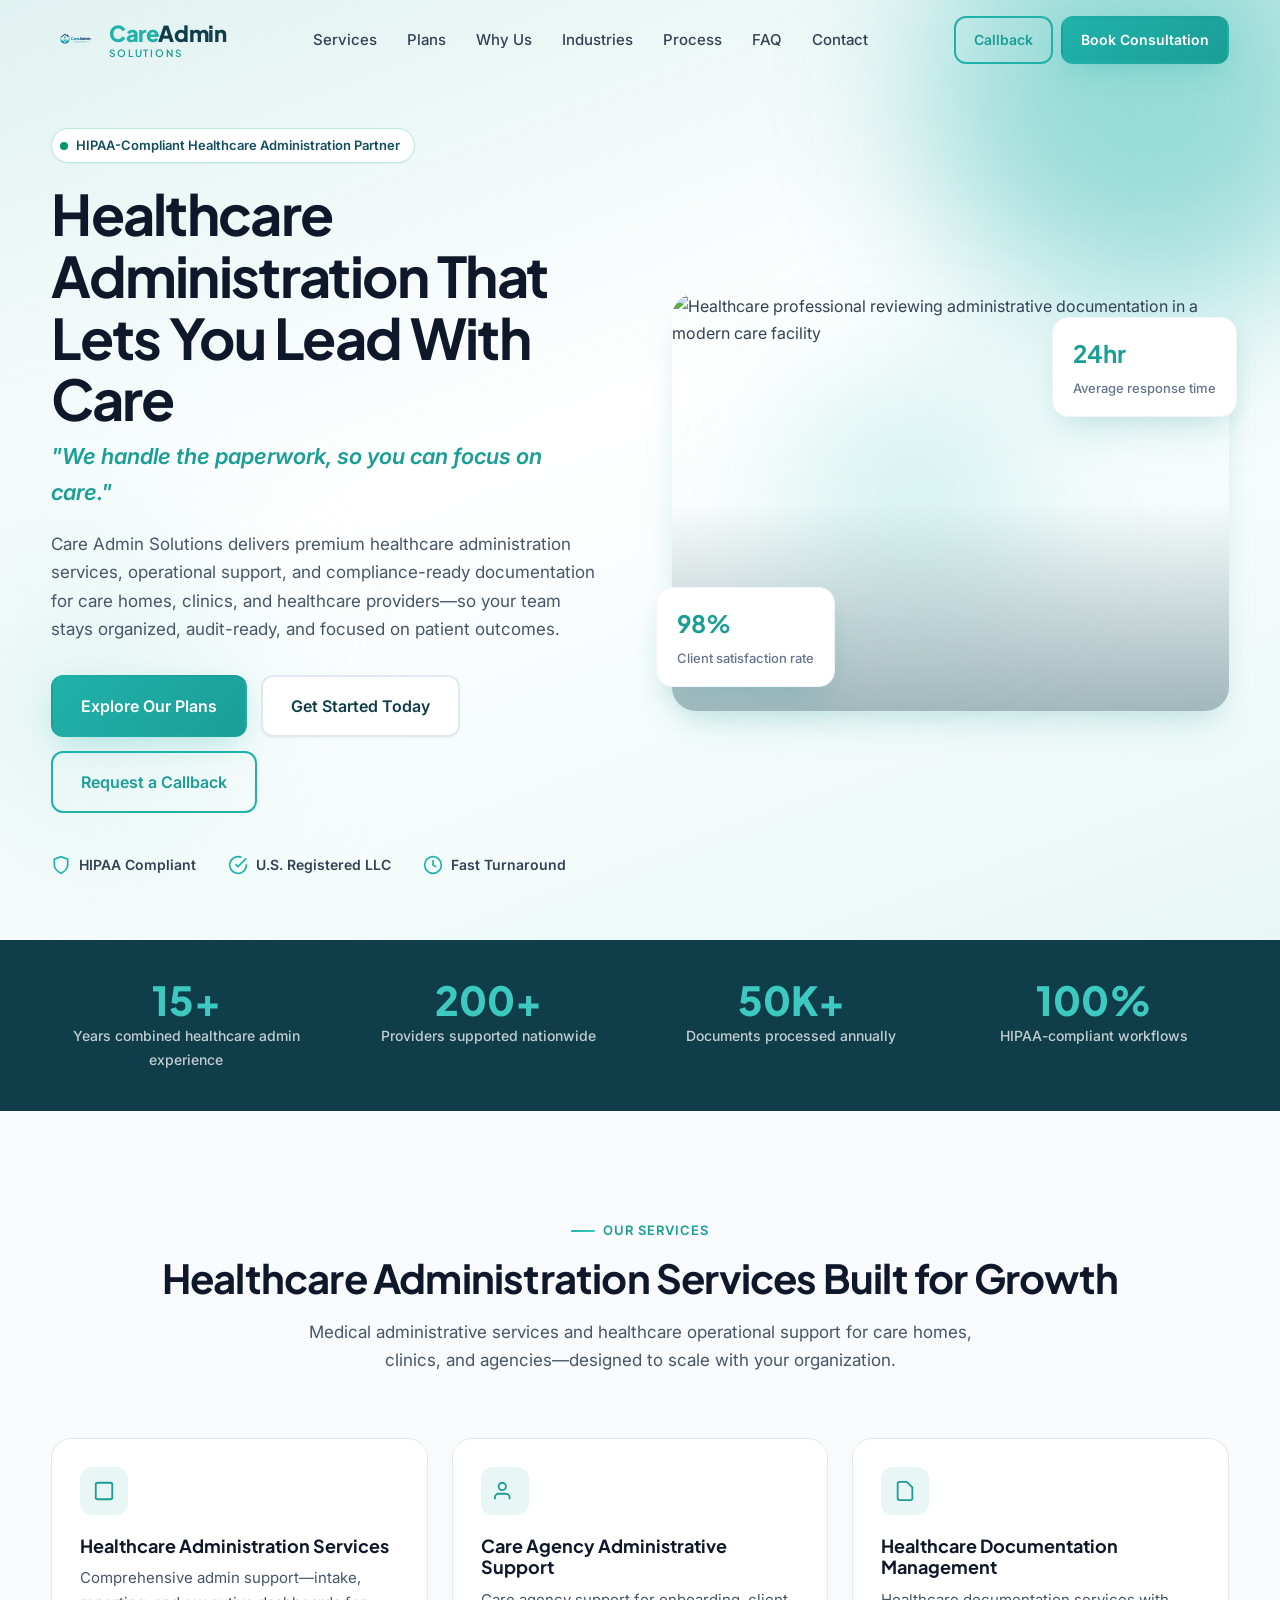
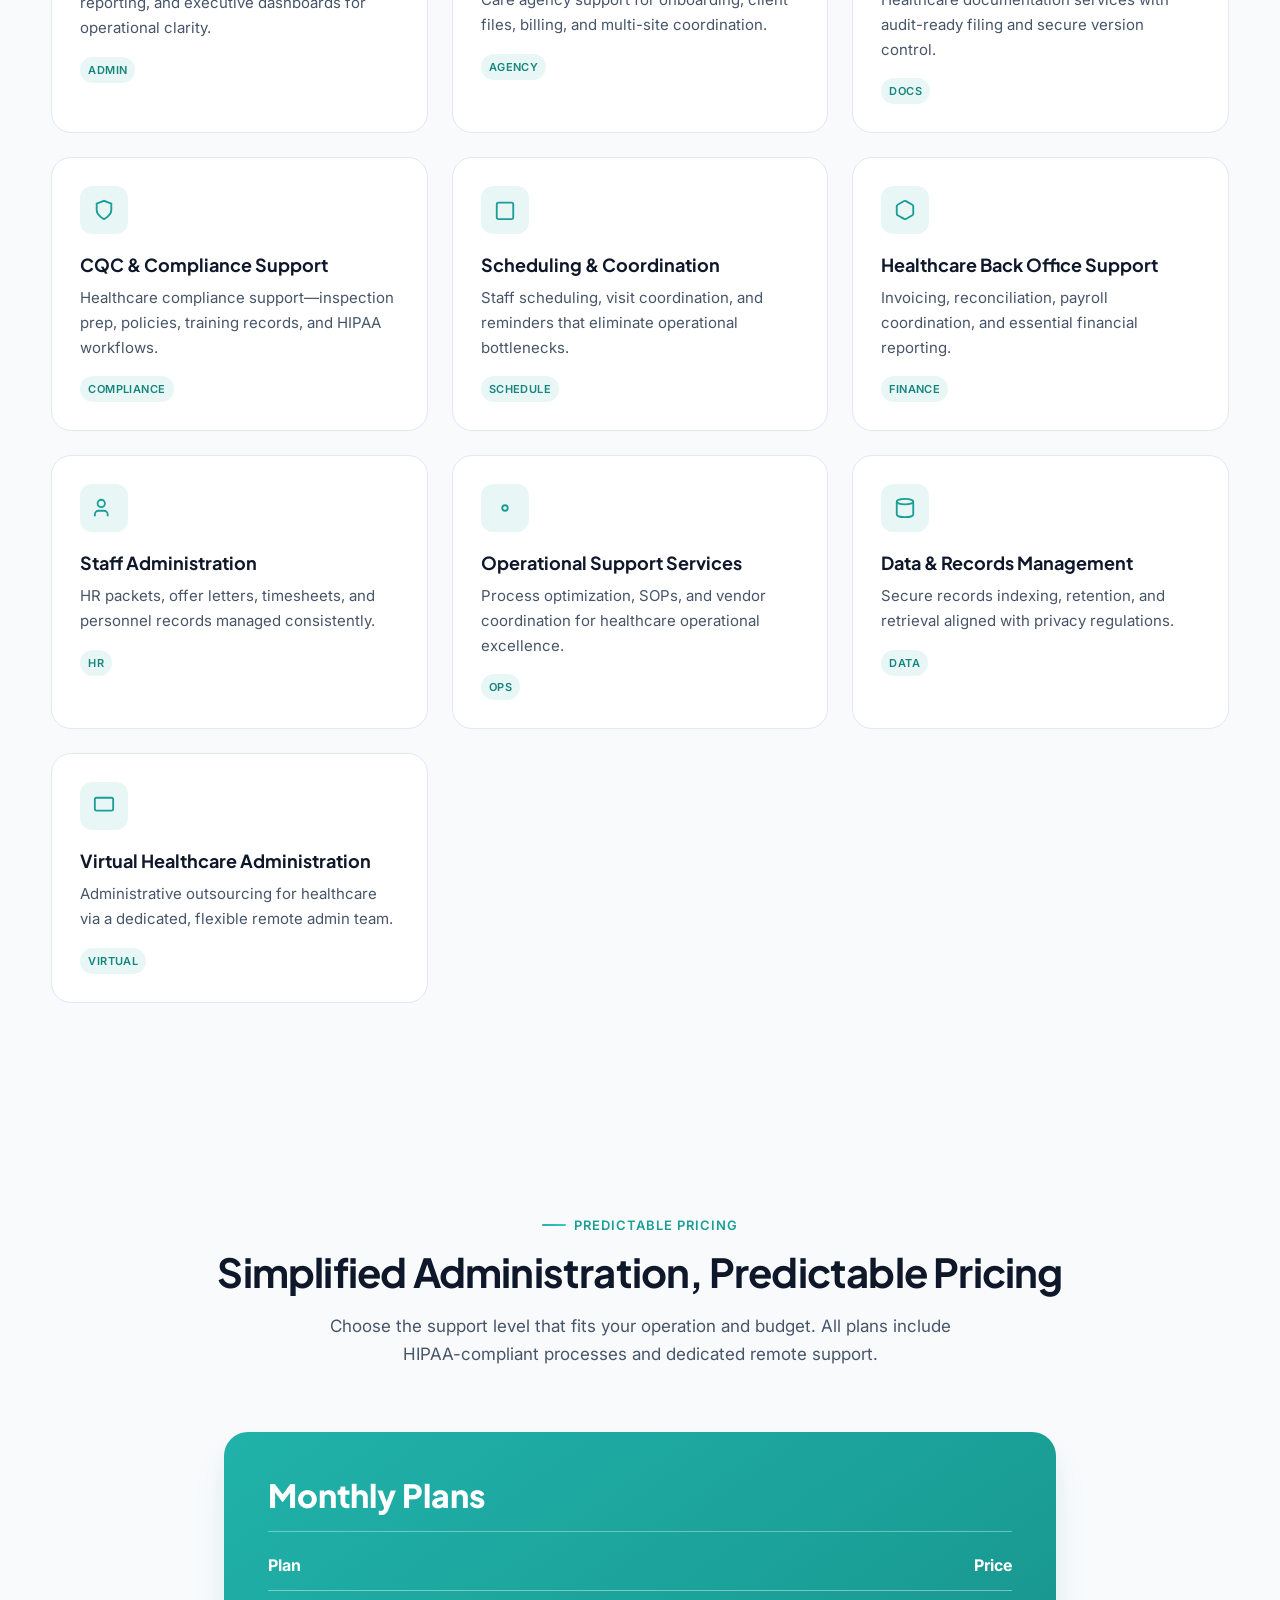
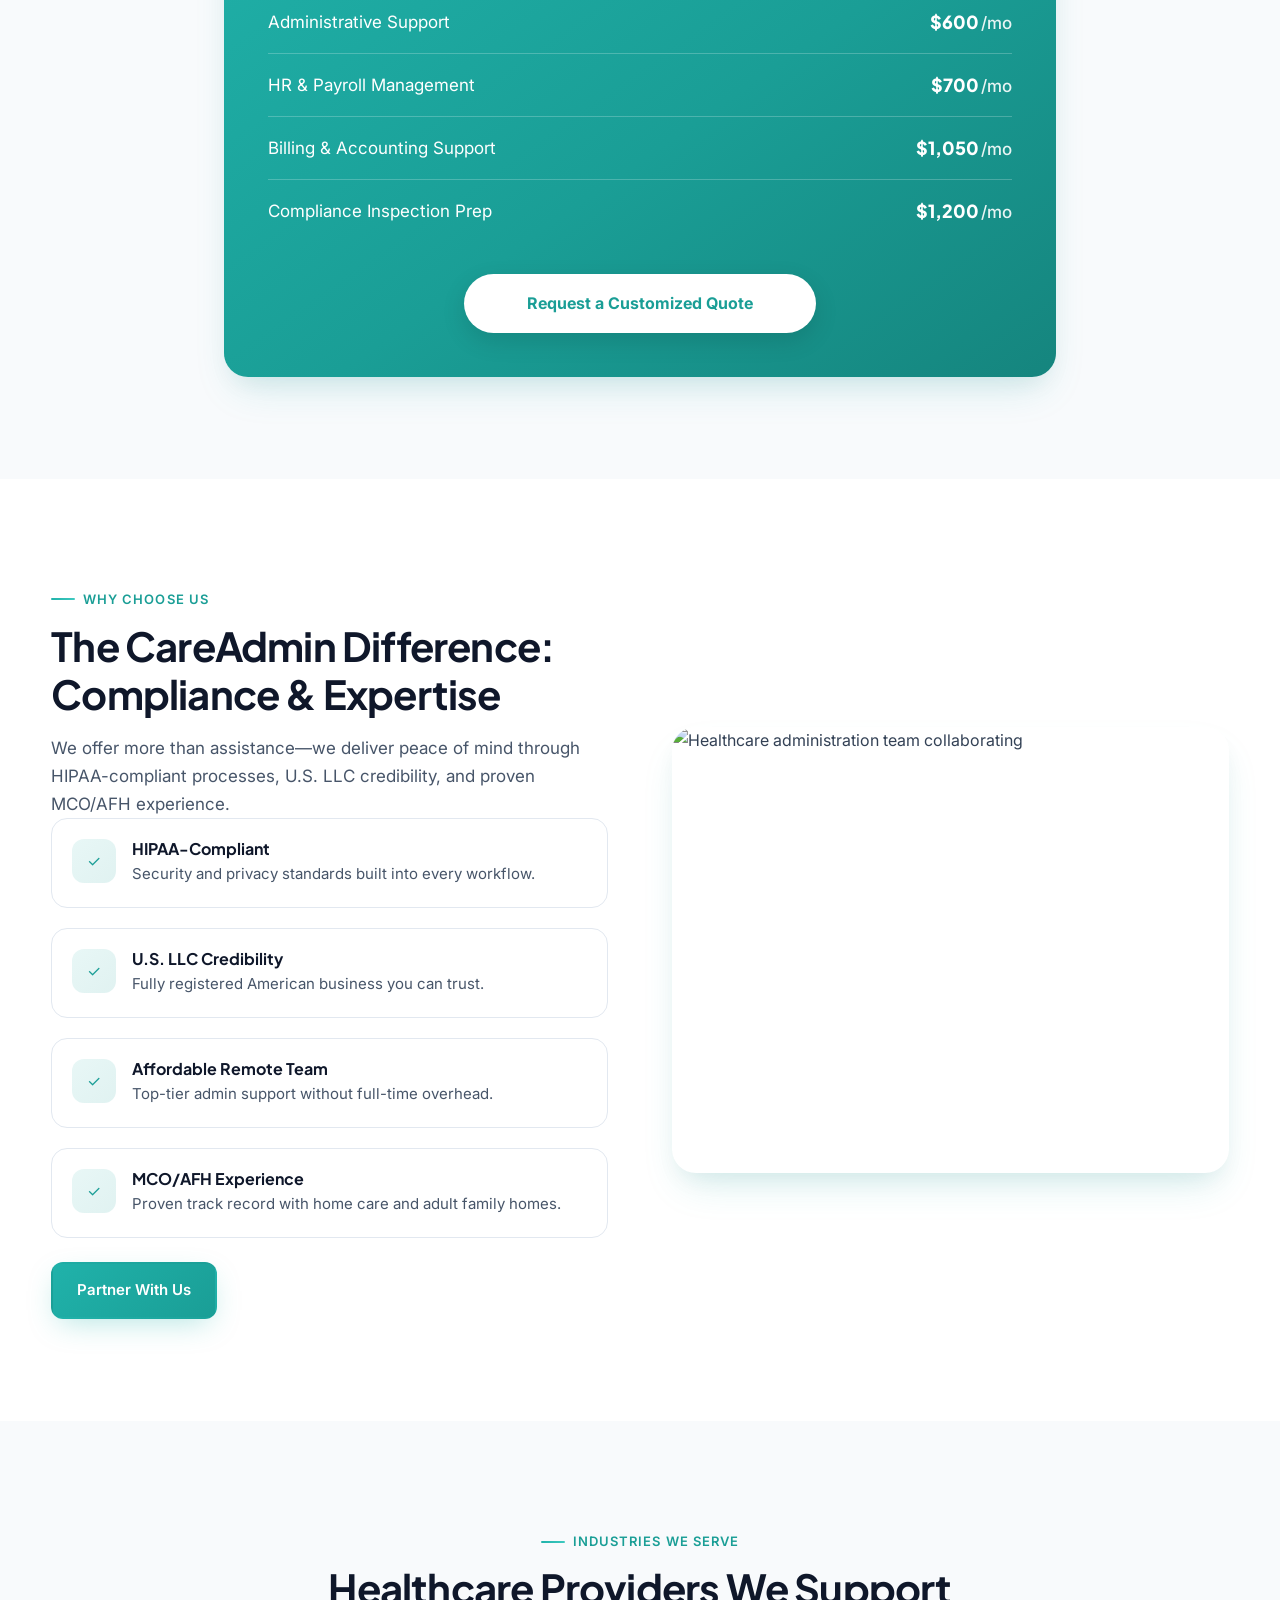
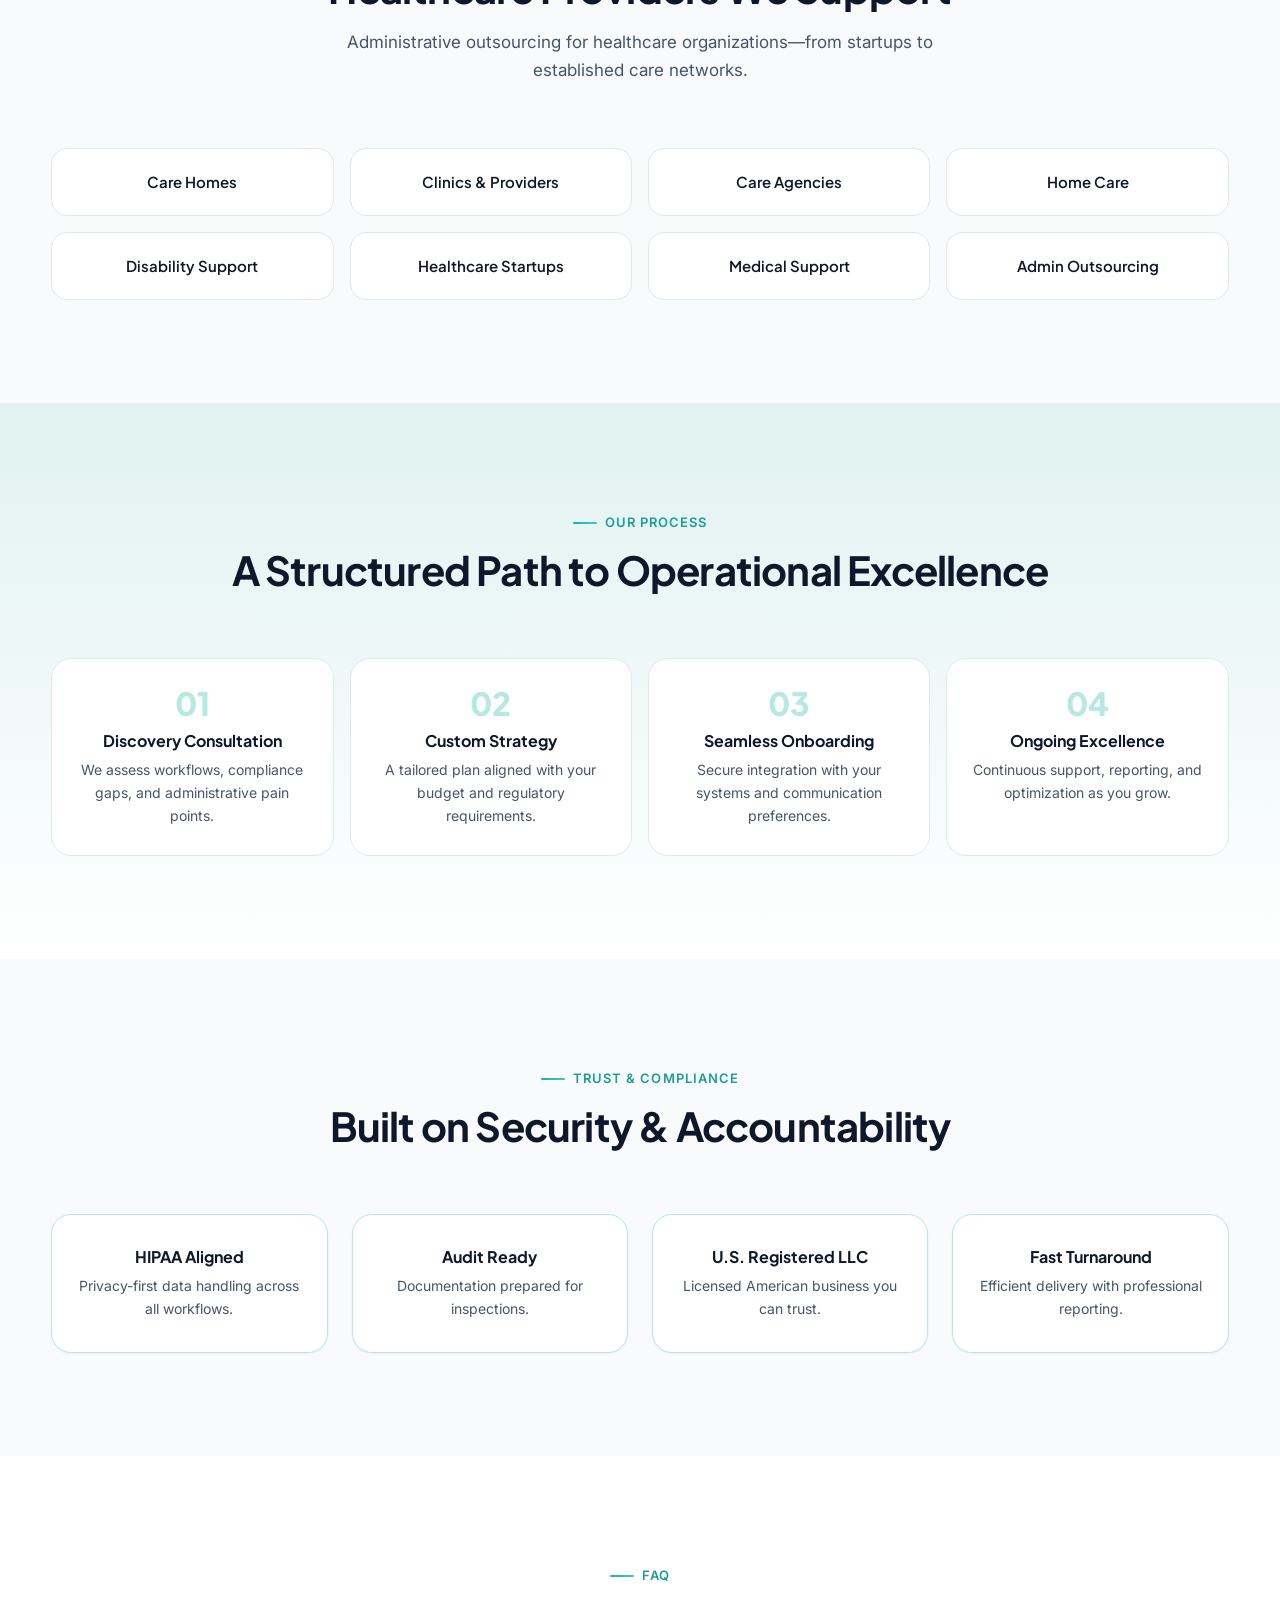
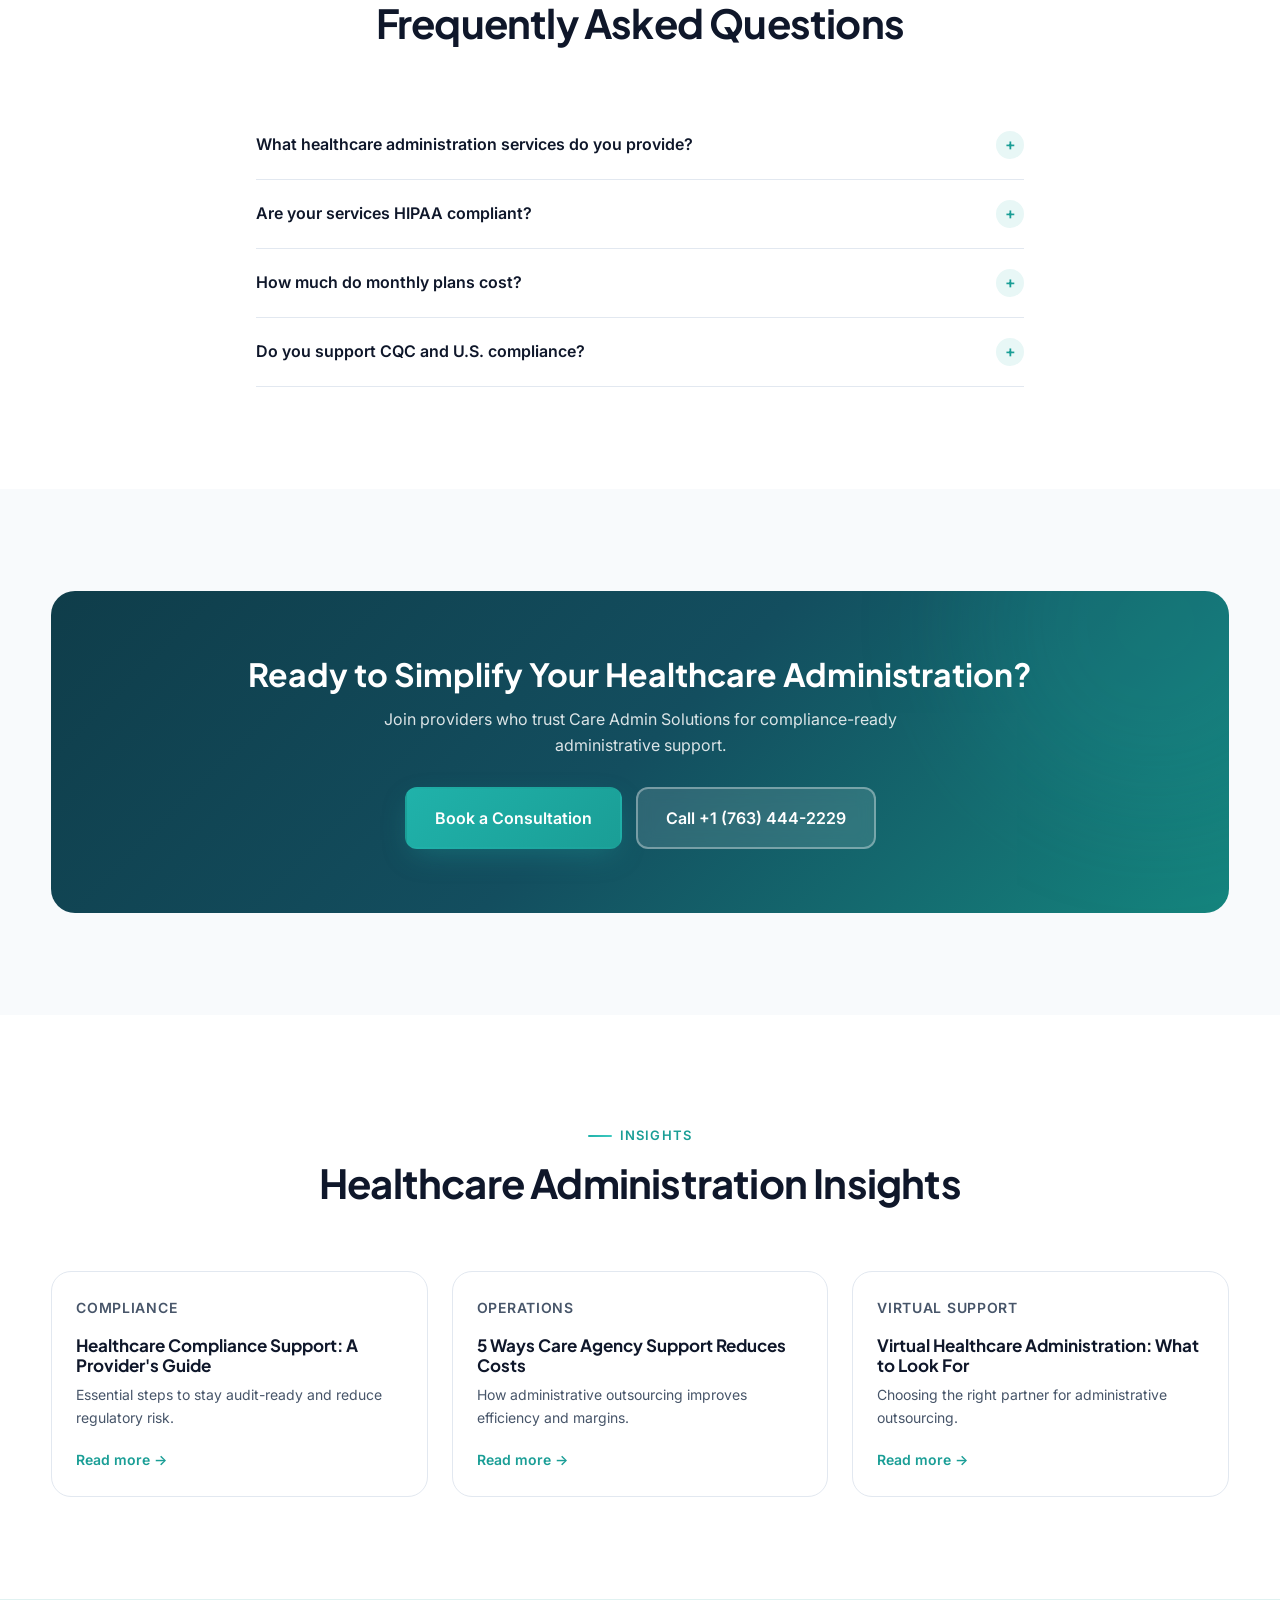
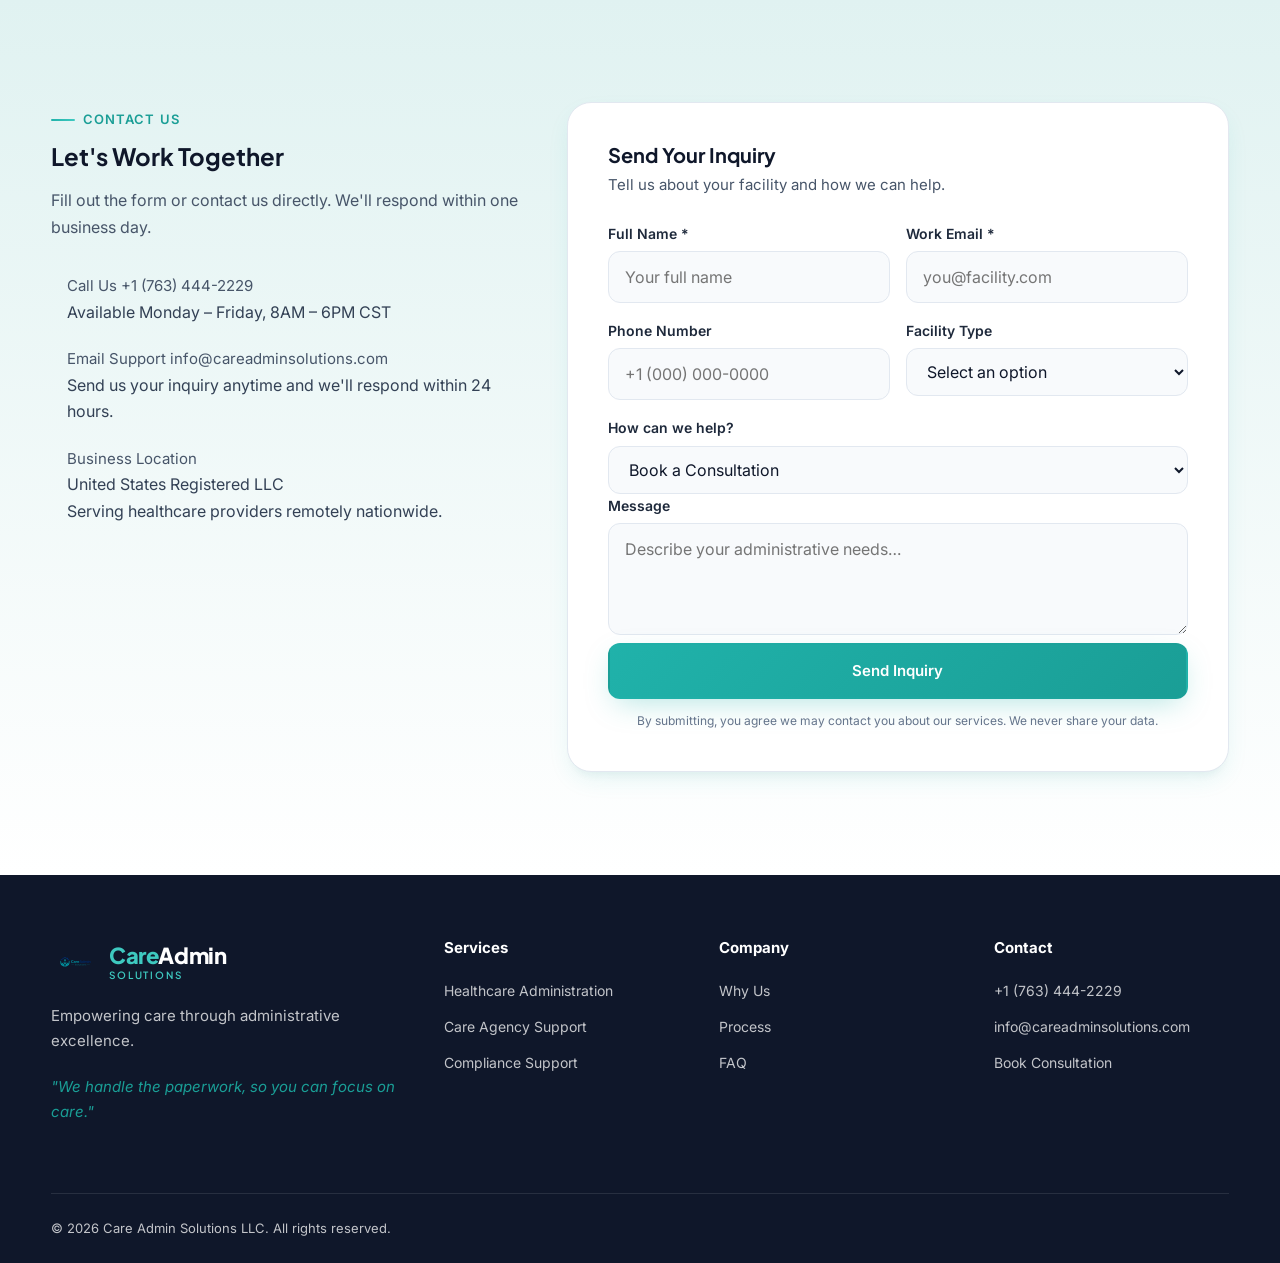
==== index.htm @ 6d2063ce "Updated Care Admin Solutions website" ====
<!doctype html>
<html lang="en">
  <head>
    <meta charset="UTF-8" />
    <meta name="viewport" content="width=device-width, initial-scale=1.0" />
    <title>
      Care Admin Solutions | Healthcare Administration & Operational Support
    </title>
    <meta
      name="description"
      content="Premium healthcare administration services for care homes, clinics, and providers. HIPAA-compliant support, compliance, documentation, and back office solutions. We handle the paperwork, so you can focus on care."
    />
    <meta
      name="keywords"
      content="healthcare administration services, care agency support, healthcare compliance support, healthcare operational support, medical administrative services, healthcare documentation services, healthcare back office support, care home administration, administrative outsourcing for healthcare, virtual healthcare administration support"
    />
    <meta name="robots" content="index, follow" />
    <link rel="canonical" href="https://careadminsolutions.com/" />
    <meta property="og:type" content="website" />
    <meta property="og:url" content="https://careadminsolutions.com/" />
    <meta
      property="og:title"
      content="Care Admin Solutions | Healthcare Administration Services"
    />
    <meta
      property="og:description"
      content="Trusted healthcare administration and operational support. HIPAA-compliant, professional, and conversion-focused partner for care providers."
    />
    <meta property="og:locale" content="en_US" />
    <meta name="twitter:card" content="summary_large_image" />
    <meta
      name="twitter:title"
      content="Care Admin Solutions | Healthcare Administration Services"
    />
    <meta
      name="twitter:description"
      content="We handle the paperwork, so you can focus on care. Premium healthcare admin support for care homes and providers."
    />
    <link rel="preconnect" href="https://fonts.googleapis.com" />
    <link rel="preconnect" href="https://fonts.gstatic.com" crossorigin />
    <link
      href="https://fonts.googleapis.com/css2?family=Inter:wght@400;500;600;700&family=Plus+Jakarta+Sans:wght@600;700;800&display=swap"
      rel="stylesheet"
    />
    <link rel="stylesheet" href="style.css" />
    <script type="application/ld+json">
      {
        "@context": "https://schema.org",
        "@type": "ProfessionalService",
        "name": "Care Admin Solutions LLC",
        "description": "Healthcare administration services, care agency support, compliance, documentation, and virtual healthcare administration for care providers.",
        "url": "https://careadminsolutions.com",
        "telephone": "+1-763-444-2229",
        "areaServed": "US",
        "serviceType": [
          "Healthcare Administration Services",
          "Healthcare Back Office Support",
          "Healthcare Compliance Support"
        ],
        "slogan": "We handle the paperwork, so you can focus on care.",
        "priceRange": "$$",
        "hasOfferCatalog": {
          "@type": "OfferCatalog",
          "name": "Monthly Plans",
          "itemListElement": [
            {
              "@type": "Offer",
              "name": "Administrative Support",
              "price": "600",
              "priceCurrency": "USD"
            },
            {
              "@type": "Offer",
              "name": "HR & Payroll Management",
              "price": "700",
              "priceCurrency": "USD"
            },
            {
              "@type": "Offer",
              "name": "Billing & Accounting Support",
              "price": "1050",
              "priceCurrency": "USD"
            },
            {
              "@type": "Offer",
              "name": "Compliance Inspection Prep",
              "price": "1200",
              "priceCurrency": "USD"
            }
          ]
        }
      }
    </script>
  </head>
  <body>
    <a href="#main" class="sr-only">Skip to main content</a>

    <header class="site-header" id="site-header">
      <div class="container header-inner">
        <a href="#" class="logo" aria-label="CareAdmin Solutions home">
          <span class="logo-graphic">
            <img
              src="assets/logo-icon.png"
              alt=""
              class="logo-img"
              width="48"
              height="50"
            />
          </span>
          <span class="logo-text">
            <span class="logo-name"
              ><span class="logo-care">Care</span
              ><span class="logo-admin">Admin</span></span
            >
            <span class="logo-tagline">Solutions</span>
          </span>
        </a>
        <nav class="nav-desktop" aria-label="Primary navigation">
          <a href="#services">Services</a>
          <a href="#pricing">Plans</a>
          <a href="#why-us">Why Us</a>
          <a href="#industries">Industries</a>
          <a href="#process">Process</a>
          <a href="#faq">FAQ</a>
          <a href="#contact">Contact</a>
        </nav>
        <div class="header-end">
          <div class="header-cta">
            <a href="#contact" class="btn btn-outline btn-sm" data-callback
              >Callback</a
            >
            <a href="#contact" class="btn btn-primary btn-sm"
              >Book Consultation</a
            >
          </div>
          <button
            class="menu-toggle"
            id="menu-toggle"
            aria-label="Open menu"
            aria-expanded="false"
            aria-controls="mobile-nav"
          >
            <span></span><span></span><span></span>
          </button>
        </div>
      </div>
    </header>

    <nav class="mobile-nav" id="mobile-nav" aria-label="Mobile navigation">
      <a href="#services">Services</a>
      <a href="#pricing">Plans</a>
      <a href="#why-us">Why Us</a>
      <a href="#industries">Industries</a>
      <a href="#process">Process</a>
      <a href="#faq">FAQ</a>
      <a href="#blog">Insights</a>
      <a href="#contact">Contact</a>
      <a href="#contact" class="btn btn-primary">Book a Consultation</a>
    </nav>

    <main id="main">
      <!-- Hero -->
      <section class="hero" id="hero" aria-labelledby="hero-heading">
        <div class="hero-bg-shapes" aria-hidden="true">
          <div class="hero-shape hero-shape-1"></div>
          <div class="hero-shape hero-shape-2"></div>
          <div class="hero-shape hero-shape-3"></div>
        </div>
        <div class="container hero-grid">
          <div class="hero-content reveal">
            <div class="hero-badge">
              <span class="hero-badge-dot" aria-hidden="true"></span>
              HIPAA-Compliant Healthcare Administration Partner
            </div>
            <h1 id="hero-heading">
              Healthcare Administration That Lets You Lead With Care
            </h1>
            <p class="hero-slogan">
              "We handle the paperwork, so you can focus on care."
            </p>
            <p class="hero-desc">
              Care Admin Solutions delivers premium healthcare administration
              services, operational support, and compliance-ready documentation
              for care homes, clinics, and healthcare providers—so your team
              stays organized, audit-ready, and focused on patient outcomes.
            </p>
            <div class="hero-ctas">
              <a href="#pricing" class="btn btn-primary btn-lg btn-icon"
                >Explore Our Plans</a
              >
              <a href="#contact" class="btn btn-secondary btn-lg"
                >Get Started Today</a
              >
              <button
                type="button"
                class="btn btn-outline btn-lg"
                data-callback
              >
                Request a Callback
              </button>
            </div>
            <div class="hero-trust">
              <div class="trust-item">
                <svg
                  xmlns="http://www.w3.org/2000/svg"
                  viewBox="0 0 24 24"
                  fill="none"
                  stroke="currentColor"
                  stroke-width="2"
                  aria-hidden="true"
                >
                  <path d="M12 22s8-4 8-10V5l-8-3-8 3v7c0 6 8 10 8 10z" />
                </svg>
                HIPAA Compliant
              </div>
              <div class="trust-item">
                <svg
                  xmlns="http://www.w3.org/2000/svg"
                  viewBox="0 0 24 24"
                  fill="none"
                  stroke="currentColor"
                  stroke-width="2"
                  aria-hidden="true"
                >
                  <path d="M22 11.08V12a10 10 0 1 1-5.93-9.14" />
                  <polyline points="22 4 12 14.01 9 11.01" />
                </svg>
                U.S. Registered LLC
              </div>
              <div class="trust-item">
                <svg
                  xmlns="http://www.w3.org/2000/svg"
                  viewBox="0 0 24 24"
                  fill="none"
                  stroke="currentColor"
                  stroke-width="2"
                  aria-hidden="true"
                >
                  <circle cx="12" cy="12" r="10" />
                  <polyline points="12 6 12 12 16 14" />
                </svg>
                Fast Turnaround
              </div>
            </div>
          </div>
          <div class="hero-visual reveal reveal-delay-1">
            <div class="hero-image-wrap">
              <img
                src="https://images.unsplash.com/photo-1576091160399-112ba8d25d1d?w=800&q=80"
                alt="Healthcare professional reviewing administrative documentation in a modern care facility"
                width="800"
                height="600"
                loading="eager"
              />
            </div>
            <div class="hero-stat-card hero-stat-card-1">
              <strong>98%</strong>
              <span>Client satisfaction rate</span>
            </div>
            <div class="hero-stat-card hero-stat-card-2">
              <strong>24hr</strong>
              <span>Average response time</span>
            </div>
          </div>
        </div>
      </section>

      <!-- Stats -->
      <section class="stats-bar" aria-label="Company highlights">
        <div class="container stats-grid">
          <div class="reveal">
            <p class="stat-number" data-count="15" data-suffix="+">0</p>
            <p class="stat-label">Years combined healthcare admin experience</p>
          </div>
          <div class="reveal reveal-delay-1">
            <p class="stat-number" data-count="200" data-suffix="+">0</p>
            <p class="stat-label">Providers supported nationwide</p>
          </div>
          <div class="reveal reveal-delay-2">
            <p class="stat-number" data-count="50" data-suffix="K+">0</p>
            <p class="stat-label">Documents processed annually</p>
          </div>
          <div class="reveal reveal-delay-3">
            <p class="stat-number" data-count="100" data-suffix="%">0</p>
            <p class="stat-label">HIPAA-compliant workflows</p>
          </div>
        </div>
      </section>

      <section
        id="services"
        class="section-alt"
        aria-labelledby="services-heading"
      >
        <div class="container">
          <header class="section-header reveal">
            <span class="section-label">Our Services</span>
            <h2 id="services-heading" class="section-title">
              Healthcare Administration Services Built for Growth
            </h2>
            <p class="section-desc">
              Medical administrative services and healthcare operational support
              for care homes, clinics, and agencies—designed to scale with your
              organization.
            </p>
          </header>
          <div class="services-grid">
            <article class="service-card reveal">
              <div class="service-icon" aria-hidden="true">
                <svg
                  viewBox="0 0 24 24"
                  fill="none"
                  stroke="currentColor"
                  stroke-width="2"
                >
                  <rect x="3" y="3" width="18" height="18" rx="2" />
                </svg>
              </div>
              <h3>Healthcare Administration Services</h3>
              <p>
                Comprehensive admin support—intake, reporting, and executive
                dashboards for operational clarity.
              </p>
              <div class="service-tags">
                <span class="service-tag">Admin</span>
              </div>
            </article>
            <article class="service-card reveal">
              <div class="service-icon" aria-hidden="true">
                <svg
                  viewBox="0 0 24 24"
                  fill="none"
                  stroke="currentColor"
                  stroke-width="2"
                >
                  <path d="M17 21v-2a4 4 0 0 0-4-4H5a4 4 0 0 0-4 4v2" />
                  <circle cx="9" cy="7" r="4" />
                </svg>
              </div>
              <h3>Care Agency Administrative Support</h3>
              <p>
                Care agency support for onboarding, client files, billing, and
                multi-site coordination.
              </p>
              <div class="service-tags">
                <span class="service-tag">Agency</span>
              </div>
            </article>
            <article class="service-card reveal">
              <div class="service-icon" aria-hidden="true">
                <svg
                  viewBox="0 0 24 24"
                  fill="none"
                  stroke="currentColor"
                  stroke-width="2"
                >
                  <path
                    d="M14 2H6a2 2 0 0 0-2 2v16a2 2 0 0 0 2 2h12a2 2 0 0 0 2-2V8z"
                  />
                </svg>
              </div>
              <h3>Healthcare Documentation Management</h3>
              <p>
                Healthcare documentation services with audit-ready filing and
                secure version control.
              </p>
              <div class="service-tags">
                <span class="service-tag">Docs</span>
              </div>
            </article>
            <article class="service-card reveal">
              <div class="service-icon" aria-hidden="true">
                <svg
                  viewBox="0 0 24 24"
                  fill="none"
                  stroke="currentColor"
                  stroke-width="2"
                >
                  <path d="M12 22s8-4 8-10V5l-8-3-8 3v7c0 6 8 10 8 10z" />
                </svg>
              </div>
              <h3>CQC &amp; Compliance Support</h3>
              <p>
                Healthcare compliance support—inspection prep, policies,
                training records, and HIPAA workflows.
              </p>
              <div class="service-tags">
                <span class="service-tag">Compliance</span>
              </div>
            </article>
            <article class="service-card reveal">
              <div class="service-icon" aria-hidden="true">
                <svg
                  viewBox="0 0 24 24"
                  fill="none"
                  stroke="currentColor"
                  stroke-width="2"
                >
                  <rect x="3" y="4" width="18" height="18" rx="2" />
                </svg>
              </div>
              <h3>Scheduling &amp; Coordination</h3>
              <p>
                Staff scheduling, visit coordination, and reminders that
                eliminate operational bottlenecks.
              </p>
              <div class="service-tags">
                <span class="service-tag">Schedule</span>
              </div>
            </article>
            <article class="service-card reveal">
              <div class="service-icon" aria-hidden="true">
                <svg
                  viewBox="0 0 24 24"
                  fill="none"
                  stroke="currentColor"
                  stroke-width="2"
                >
                  <path
                    d="M21 16V8a2 2 0 0 0-1-1.73l-7-4a2 2 0 0 0-2 0l-7 4A2 2 0 0 0 3 8v8a2 2 0 0 0 1 1.73l7 4a2 2 0 0 0 2 0l7-4A2 2 0 0 0 21 16z"
                  />
                </svg>
              </div>
              <h3>Healthcare Back Office Support</h3>
              <p>
                Invoicing, reconciliation, payroll coordination, and essential
                financial reporting.
              </p>
              <div class="service-tags">
                <span class="service-tag">Finance</span>
              </div>
            </article>
            <article class="service-card reveal">
              <div class="service-icon" aria-hidden="true">
                <svg
                  viewBox="0 0 24 24"
                  fill="none"
                  stroke="currentColor"
                  stroke-width="2"
                >
                  <path d="M16 21v-2a4 4 0 0 0-4-4H6a4 4 0 0 0-4 4v2" />
                  <circle cx="9" cy="7" r="4" />
                </svg>
              </div>
              <h3>Staff Administration</h3>
              <p>
                HR packets, offer letters, timesheets, and personnel records
                managed consistently.
              </p>
              <div class="service-tags">
                <span class="service-tag">HR</span>
              </div>
            </article>
            <article class="service-card reveal">
              <div class="service-icon" aria-hidden="true">
                <svg
                  viewBox="0 0 24 24"
                  fill="none"
                  stroke="currentColor"
                  stroke-width="2"
                >
                  <circle cx="12" cy="12" r="3" />
                </svg>
              </div>
              <h3>Operational Support Services</h3>
              <p>
                Process optimization, SOPs, and vendor coordination for
                healthcare operational excellence.
              </p>
              <div class="service-tags">
                <span class="service-tag">Ops</span>
              </div>
            </article>
            <article class="service-card reveal">
              <div class="service-icon" aria-hidden="true">
                <svg
                  viewBox="0 0 24 24"
                  fill="none"
                  stroke="currentColor"
                  stroke-width="2"
                >
                  <ellipse cx="12" cy="5" rx="9" ry="3" />
                  <path d="M3 5v14c0 1.66 4 3 9 3s9-1.34 9-3V5" />
                </svg>
              </div>
              <h3>Data &amp; Records Management</h3>
              <p>
                Secure records indexing, retention, and retrieval aligned with
                privacy regulations.
              </p>
              <div class="service-tags">
                <span class="service-tag">Data</span>
              </div>
            </article>
            <article class="service-card reveal">
              <div class="service-icon" aria-hidden="true">
                <svg
                  viewBox="0 0 24 24"
                  fill="none"
                  stroke="currentColor"
                  stroke-width="2"
                >
                  <rect x="2" y="3" width="20" height="14" rx="2" />
                </svg>
              </div>
              <h3>Virtual Healthcare Administration</h3>
              <p>
                Administrative outsourcing for healthcare via a dedicated,
                flexible remote admin team.
              </p>
              <div class="service-tags">
                <span class="service-tag">Virtual</span>
              </div>
            </article>
          </div>
        </div>
      </section>

      <section
        id="pricing"
        class="pricing-section section-alt"
        aria-labelledby="pricing-heading"
      >
        <div class="container">
          <header class="section-header reveal">
            <span class="section-label">Predictable Pricing</span>
            <h2 id="pricing-heading" class="section-title">
              Simplified Administration, Predictable Pricing
            </h2>
            <p class="section-desc">
              Choose the support level that fits your operation and budget. All
              plans include HIPAA-compliant processes and dedicated remote
              support.
            </p>
          </header>
          <div class="pricing-panel reveal">
            <h3 class="pricing-panel-title">Monthly Plans</h3>
            <div
              class="pricing-table"
              role="table"
              aria-label="Monthly service plans and prices"
            >
              <div class="pricing-row pricing-row-head" role="row">
                <span class="pricing-col-plan" role="columnheader">Plan</span>
                <span class="pricing-col-price" role="columnheader">Price</span>
              </div>
              <div class="pricing-row" role="row">
                <span class="pricing-col-plan" role="cell"
                  >Administrative Support</span
                >
                <span class="pricing-col-price" role="cell"
                  ><strong>$600</strong
                  ><span class="pricing-period">/mo</span></span
                >
              </div>
              <div class="pricing-row" role="row">
                <span class="pricing-col-plan" role="cell"
                  >HR &amp; Payroll Management</span
                >
                <span class="pricing-col-price" role="cell"
                  ><strong>$700</strong
                  ><span class="pricing-period">/mo</span></span
                >
              </div>
              <div class="pricing-row" role="row">
                <span class="pricing-col-plan" role="cell"
                  >Billing &amp; Accounting Support</span
                >
                <span class="pricing-col-price" role="cell"
                  ><strong>$1,050</strong
                  ><span class="pricing-period">/mo</span></span
                >
              </div>
              <div class="pricing-row" role="row">
                <span class="pricing-col-plan" role="cell"
                  >Compliance Inspection Prep</span
                >
                <span class="pricing-col-price" role="cell"
                  ><strong>$1,200</strong
                  ><span class="pricing-period">/mo</span></span
                >
              </div>
            </div>
            <a href="#contact" class="btn btn-pricing-cta"
              >Request a Customized Quote</a
            >
          </div>
          <div class="pricing-cards reveal">
            <article class="pricing-card">
              <h3>Administrative Support</h3>
              <p class="pricing-card-price"><strong>$600</strong>/mo</p>
              <p class="pricing-card-desc">
                NCO &amp; EHA document preparation, emails, and scheduling.
              </p>
            </article>
            <article class="pricing-card">
              <h3>HR &amp; Payroll Management</h3>
              <p class="pricing-card-price"><strong>$700</strong>/mo</p>
              <p class="pricing-card-desc">
                Offer letters, time sheets, payroll integration, and billing
                support.
              </p>
            </article>
            <article class="pricing-card">
              <h3>Billing &amp; Accounting Support</h3>
              <p class="pricing-card-price"><strong>$1,050</strong>/mo</p>
              <p class="pricing-card-desc">
                Invoices, account reconciliation, and essential reporting.
              </p>
            </article>
            <article class="pricing-card pricing-card-featured">
              <span class="pricing-card-badge">Most comprehensive</span>
              <h3>Compliance Inspection Prep</h3>
              <p class="pricing-card-price"><strong>$1,200</strong>/mo</p>
              <p class="pricing-card-desc">
                Training lines, audit files, and policy checklists for peace of
                mind.
              </p>
            </article>
          </div>
        </div>
      </section>

      <section id="why-us" aria-labelledby="why-heading">
        <div class="container">
          <div class="why-grid">
            <div class="reveal">
              <span class="section-label">Why Choose Us</span>
              <h2 id="why-heading" class="section-title">
                The CareAdmin Difference: Compliance &amp; Expertise
              </h2>
              <p class="section-desc">
                We offer more than assistance—we deliver peace of mind through
                HIPAA-compliant processes, U.S. LLC credibility, and proven
                MCO/AFH experience.
              </p>
              <div class="why-features">
                <div class="why-feature">
                  <div class="why-feature-icon" aria-hidden="true">
                    &#10003;
                  </div>
                  <div>
                    <h3>HIPAA-Compliant</h3>
                    <p>
                      Security and privacy standards built into every workflow.
                    </p>
                  </div>
                </div>
                <div class="why-feature">
                  <div class="why-feature-icon" aria-hidden="true">
                    &#10003;
                  </div>
                  <div>
                    <h3>U.S. LLC Credibility</h3>
                    <p>Fully registered American business you can trust.</p>
                  </div>
                </div>
                <div class="why-feature">
                  <div class="why-feature-icon" aria-hidden="true">
                    &#10003;
                  </div>
                  <div>
                    <h3>Affordable Remote Team</h3>
                    <p>Top-tier admin support without full-time overhead.</p>
                  </div>
                </div>
                <div class="why-feature">
                  <div class="why-feature-icon" aria-hidden="true">
                    &#10003;
                  </div>
                  <div>
                    <h3>MCO/AFH Experience</h3>
                    <p>
                      Proven track record with home care and adult family homes.
                    </p>
                  </div>
                </div>
              </div>
              <a
                href="#contact"
                class="btn btn-primary"
                style="margin-top: 1.5rem"
                >Partner With Us</a
              >
            </div>
            <div class="why-image reveal reveal-delay-1">
              <img
                src="https://images.unsplash.com/photo-1559839734-2b71ea197ec2?w=700&amp;q=80"
                alt="Healthcare administration team collaborating"
                width="700"
                height="560"
                loading="lazy"
              />
            </div>
          </div>
        </div>
      </section>

      <section
        id="industries"
        class="section-alt"
        aria-labelledby="industries-heading"
      >
        <div class="container">
          <header class="section-header reveal">
            <span class="section-label">Industries We Serve</span>
            <h2 id="industries-heading" class="section-title">
              Healthcare Providers We Support
            </h2>
            <p class="section-desc">
              Administrative outsourcing for healthcare organizations—from
              startups to established care networks.
            </p>
          </header>
          <div class="industries-grid reveal">
            <div class="industry-card"><h3>Care Homes</h3></div>
            <div class="industry-card"><h3>Clinics &amp; Providers</h3></div>
            <div class="industry-card"><h3>Care Agencies</h3></div>
            <div class="industry-card"><h3>Home Care</h3></div>
            <div class="industry-card"><h3>Disability Support</h3></div>
            <div class="industry-card"><h3>Healthcare Startups</h3></div>
            <div class="industry-card"><h3>Medical Support</h3></div>
            <div class="industry-card"><h3>Admin Outsourcing</h3></div>
          </div>
        </div>
      </section>

      <section
        id="process"
        class="section-mint"
        aria-labelledby="process-heading"
      >
        <div class="container">
          <header class="section-header reveal">
            <span class="section-label">Our Process</span>
            <h2 id="process-heading" class="section-title">
              A Structured Path to Operational Excellence
            </h2>
          </header>
          <div class="process-steps">
            <div class="process-step reveal">
              <h3>Discovery Consultation</h3>
              <p>
                We assess workflows, compliance gaps, and administrative pain
                points.
              </p>
            </div>
            <div class="process-step reveal reveal-delay-1">
              <h3>Custom Strategy</h3>
              <p>
                A tailored plan aligned with your budget and regulatory
                requirements.
              </p>
            </div>
            <div class="process-step reveal reveal-delay-2">
              <h3>Seamless Onboarding</h3>
              <p>
                Secure integration with your systems and communication
                preferences.
              </p>
            </div>
            <div class="process-step reveal reveal-delay-3">
              <h3>Ongoing Excellence</h3>
              <p>
                Continuous support, reporting, and optimization as you grow.
              </p>
            </div>
          </div>
        </div>
      </section>

      <section id="testimonials" hidden style="display:none !important" aria-hidden="true">
        <div class="container">
          <header class="section-header reveal">
            <span class="section-label">Client Success</span>
            <h2 id="testimonials-heading" class="section-title">
              Trusted by Healthcare Leaders
            </h2>
          </header>
          <div class="testimonials-slider">
            <blockquote class="testimonial-card reveal">
              <p class="testimonial-quote">
                "Care Admin Solutions transformed our back office. We're
                audit-ready and our team has time for residents."
              </p>
              <footer class="testimonial-author">
                <div class="testimonial-avatar">JM</div>
                <div><strong>James M.</strong><span>AFH Director</span></div>
              </footer>
            </blockquote>
            <blockquote class="testimonial-card reveal reveal-delay-1">
              <p class="testimonial-quote">
                "HIPAA-compliant, responsive, and professional. Our
                documentation processing time was cut in half."
              </p>
              <footer class="testimonial-author">
                <div class="testimonial-avatar">SR</div>
                <div><strong>Sarah R.</strong><span>Home Care Owner</span></div>
              </footer>
            </blockquote>
            <blockquote class="testimonial-card reveal reveal-delay-2">
              <p class="testimonial-quote">
                "Predictable pricing, clear reporting, and true healthcare
                operational support."
              </p>
              <footer class="testimonial-author">
                <div class="testimonial-avatar">DK</div>
                <div>
                  <strong>David K.</strong><span>Operations Manager</span>
                </div>
              </footer>
            </blockquote>
          </div>
        </div>
      </section>

      <section
        id="compliance"
        class="section-alt"
        aria-labelledby="compliance-heading"
      >
        <div class="container">
          <header class="section-header reveal">
            <span class="section-label">Trust &amp; Compliance</span>
            <h2 id="compliance-heading" class="section-title">
              Built on Security &amp; Accountability
            </h2>
          </header>
          <div class="compliance-grid reveal">
            <div class="compliance-card">
              <h3>HIPAA Aligned</h3>
              <p>Privacy-first data handling across all workflows.</p>
            </div>
            <div class="compliance-card">
              <h3>Audit Ready</h3>
              <p>Documentation prepared for inspections.</p>
            </div>
            <div class="compliance-card">
              <h3>U.S. Registered LLC</h3>
              <p>Licensed American business you can trust.</p>
            </div>
            <div class="compliance-card">
              <h3>Fast Turnaround</h3>
              <p>Efficient delivery with professional reporting.</p>
            </div>
          </div>
        </div>
      </section>

      <section id="faq" aria-labelledby="faq-heading">
        <div class="container">
          <header class="section-header reveal">
            <span class="section-label">FAQ</span>
            <h2 id="faq-heading" class="section-title">
              Frequently Asked Questions
            </h2>
          </header>
          <div class="faq-list reveal">
            <div class="faq-item">
              <button class="faq-question" aria-expanded="false">
                What healthcare administration services do you provide?<span
                  class="faq-icon"
                  aria-hidden="true"
                  >+</span
                >
              </button>
              <div class="faq-answer">
                <p>
                  Medical administrative services including documentation,
                  compliance prep, scheduling, HR, back office finance, and
                  virtual healthcare administration.
                </p>
              </div>
            </div>
            <div class="faq-item">
              <button class="faq-question" aria-expanded="false">
                Are your services HIPAA compliant?<span
                  class="faq-icon"
                  aria-hidden="true"
                  >+</span
                >
              </button>
              <div class="faq-answer">
                <p>
                  Yes. All workflows follow HIPAA security and privacy standards
                  with secure document handling.
                </p>
              </div>
            </div>
            <div class="faq-item">
              <button class="faq-question" aria-expanded="false">
                How much do monthly plans cost?<span
                  class="faq-icon"
                  aria-hidden="true"
                  >+</span
                >
              </button>
              <div class="faq-answer">
                <p>
                  Plans start at $600/mo for administrative support. Contact us
                  for a customized quote.
                </p>
              </div>
            </div>
            <div class="faq-item">
              <button class="faq-question" aria-expanded="false">
                Do you support CQC and U.S. compliance?<span
                  class="faq-icon"
                  aria-hidden="true"
                  >+</span
                >
              </button>
              <div class="faq-answer">
                <p>
                  Yes. We provide healthcare compliance support including CQC
                  inspection prep and U.S. regulatory documentation.
                </p>
              </div>
            </div>
          </div>
        </div>
      </section>

      <section class="section-alt" aria-label="Consultation call to action">
        <div class="container reveal">
          <div class="cta-banner">
            <h2>Ready to Simplify Your Healthcare Administration?</h2>
            <p>
              Join providers who trust Care Admin Solutions for compliance-ready
              administrative support.
            </p>
            <div class="btn-group">
              <a href="#contact" class="btn btn-primary btn-lg"
                >Book a Consultation</a
              >
              <a href="tel:+17634442229" class="btn btn-ghost btn-lg"
                >Call +1 (763) 444-2229</a
              >
            </div>
          </div>
        </div>
      </section>

      <section id="blog" aria-labelledby="blog-heading">
        <div class="container">
          <header class="section-header reveal">
            <span class="section-label">Insights</span>
            <h2 id="blog-heading" class="section-title">
              Healthcare Administration Insights
            </h2>
          </header>
          <div class="blog-grid">
            <article class="blog-card reveal">
              <div class="blog-content">
                <p class="blog-meta">Compliance</p>
                <h3>
                  <a href="#contact"
                    >Healthcare Compliance Support: A Provider's Guide</a
                  >
                </h3>
                <p>
                  Essential steps to stay audit-ready and reduce regulatory
                  risk.
                </p>
                <a href="#contact" class="blog-link">Read more &rarr;</a>
              </div>
            </article>
            <article class="blog-card reveal reveal-delay-1">
              <div class="blog-content">
                <p class="blog-meta">Operations</p>
                <h3>
                  <a href="#contact"
                    >5 Ways Care Agency Support Reduces Costs</a
                  >
                </h3>
                <p>
                  How administrative outsourcing improves efficiency and
                  margins.
                </p>
                <a href="#contact" class="blog-link">Read more &rarr;</a>
              </div>
            </article>
            <article class="blog-card reveal reveal-delay-2">
              <div class="blog-content">
                <p class="blog-meta">Virtual Support</p>
                <h3>
                  <a href="#contact"
                    >Virtual Healthcare Administration: What to Look For</a
                  >
                </h3>
                <p>
                  Choosing the right partner for administrative outsourcing.
                </p>
                <a href="#contact" class="blog-link">Read more &rarr;</a>
              </div>
            </article>
          </div>
        </div>
      </section>

      <section
        id="contact"
        class="section-mint"
        aria-labelledby="contact-heading"
      >
        <div class="container">
          <div class="contact-grid">
            <div class="contact-info reveal">
              <span class="section-label">Contact Us</span>
              <h2 id="contact-heading">Let's Work Together</h2>
              <p>
                Fill out the form or contact us directly. We'll respond within
                one business day.
              </p>
            <div class="contact-details">
  <div class="contact-detail">
    <div class="contact-icon">
      <svg
        xmlns="http://www.w3.org/2000/svg"
        viewBox="0 0 24 24"
        fill="none"
        stroke="currentColor"
        stroke-width="2"
      >
        <path
          d="M22 16.92v3a2 2 0 0 1-2.18 2
          19.79 19.79 0 0 1-8.63-3.07
          19.5 19.5 0 0 1-6-6
          19.79 19.79 0 0 1-3.07-8.67A2
          2 0 0 1 4.11 2h3a2 2 0 0 1
          2 1.72c.12.89.33 1.76.63 2.6a2
          2 0 0 1-.45 2.11L8.09 9.91a16
          16 0 0 0 6 6l1.48-1.2a2 2 0 0
          1 2.11-.45c.84.3 1.71.51 2.6.63A2
          2 0 0 1 22 16.92z"
        />
      </svg>
    </div>

    <div class="contact-detail-content">
      <span class="contact-label">Call Us</span>
      <a href="tel:+17634442229" class="contact-link">
        +1 (763) 444-2229
      </a>
      <p>Available Monday – Friday, 8AM – 6PM CST</p>
    </div>
  </div>

  <div class="contact-detail">
    <div class="contact-icon">
      <svg
        xmlns="http://www.w3.org/2000/svg"
        viewBox="0 0 24 24"
        fill="none"
        stroke="currentColor"
        stroke-width="2"
      >
        <path
          d="M4 4h16c1.1 0 2 .9 2 2v12c0
          1.1-.9 2-2 2H4c-1.1 0-2-.9-2-2V6c0-1.1.9-2
          2-2z"
        />
        <polyline points="22,6 12,13 2,6" />
      </svg>
    </div>

    <div class="contact-detail-content">
      <span class="contact-label">Email Support</span>
      <a
        href="mailto:info@careadminsolutions.com"
        class="contact-link"
      >
        info@careadminsolutions.com
      </a>
      <p>Send us your inquiry anytime and we'll respond within 24 hours.</p>
    </div>
  </div>

  <div class="contact-detail">
    <div class="contact-icon">
      <svg
        xmlns="http://www.w3.org/2000/svg"
        viewBox="0 0 24 24"
        fill="none"
        stroke="currentColor"
        stroke-width="2"
      >
        <path d="M21 10c0 7-9 13-9 13s-9-6-9-13a9 9 0 0 1 18 0z" />
        <circle cx="12" cy="10" r="3" />
      </svg>
    </div>

    <div class="contact-detail-content">
      <span class="contact-label">Business Location</span>
      <p class="contact-link">United States Registered LLC</p>
      <p>Serving healthcare providers remotely nationwide.</p>
    </div>
  </div>
</div>
            </div>
            <div class="contact-form-wrap reveal reveal-delay-1">
              <h3>Send Your Inquiry</h3>
              <p>Tell us about your facility and how we can help.</p>
              <form id="contact-form" action="#" method="post" novalidate>
                <div class="form-row two-col">
                  <div class="form-group">
                    <label for="name">Full Name *</label
                    ><input
                      type="text"
                      id="name"
                      name="name"
                      required
                      autocomplete="name"
                      placeholder="Your full name"
                    />
                  </div>
                  <div class="form-group">
                    <label for="email">Work Email *</label
                    ><input
                      type="email"
                      id="email"
                      name="email"
                      required
                      autocomplete="email"
                      placeholder="you@facility.com"
                    />
                  </div>
                </div>
                <div class="form-row two-col">
                  <div class="form-group">
                    <label for="phone">Phone Number</label
                    ><input
                      type="tel"
                      id="phone"
                      name="phone"
                      autocomplete="tel"
                      placeholder="+1 (000) 000-0000"
                    />
                  </div>
                  <div class="form-group">
                    <label for="facility">Facility Type</label>
                    <select id="facility" name="facility">
                      <option value="">Select an option</option>
                      <option value="home-care">Home Care Provider</option>
                      <option value="afh">Adult Family Home (AFH)</option>
                      <option value="care-home">Care Home</option>
                      <option value="other">Other Healthcare</option>
                    </select>
                  </div>
                </div>
                <div class="form-group">
                  <label for="inquiry-type">How can we help?</label>
                  <select id="inquiry-type" name="inquiry_type">
                    <option value="consultation">Book a Consultation</option>
                    <option value="callback">Request a Callback</option>
                    <option value="quote">Request a Quote</option>
                  </select>
                </div>
                <div class="form-group">
                  <label for="message">Message</label
                  ><textarea
                    id="message"
                    name="message"
                    placeholder="Describe your administrative needs…"
                  ></textarea>
                </div>
                <button type="submit" class="btn btn-primary form-submit">
                  Send Inquiry
                </button>
                <p class="form-note">
                  By submitting, you agree we may contact you about our
                  services. We never share your data.
                </p>
              </form>
              <div id="form-success" class="form-success" role="status">
                <h4>Thank you!</h4>
                <p>
                  We've received your inquiry and will be in touch within one
                  business day.
                </p>
              </div>
            </div>
          </div>
        </div>
      </section>
    </main>

    <footer class="site-footer">
      <div class="container">
        <div class="footer-grid">
          <div class="footer-brand">
            <a href="#" class="logo logo-footer">
              <span class="logo-graphic">
                <picture>
                  <source srcset="assets/logo-icon.png" type="image/png" />
                  <img
                    src="assets/logo-icon.png"
                    alt=""
                    class="logo-img"
                    width="48"
                    height="50"
                    loading="lazy"
                  />
                </picture>
              </span>
              <span class="logo-text">
                <span class="logo-name"
                  ><span class="logo-care">Care</span
                  ><span class="logo-admin">Admin</span></span
                >
                <span class="logo-tagline">Solutions</span>
              </span>
            </a>
            <p>Empowering care through administrative excellence.</p>
            <p
              style="
                font-style: italic;
                color: var(--primary-dark);
                margin-top: 0.5rem;
              "
            >
              "We handle the paperwork, so you can focus on care."
            </p>
          </div>
          <div class="footer-col">
            <h4>Services</h4>
            <ul>
              <li><a href="#services">Healthcare Administration</a></li>
              <li><a href="#services">Care Agency Support</a></li>
              <li><a href="#services">Compliance Support</a></li>
            </ul>
          </div>
          <div class="footer-col">
            <h4>Company</h4>
            <ul>
              <li><a href="#why-us">Why Us</a></li>
              <li><a href="#process">Process</a></li>
              <li><a href="#faq">FAQ</a></li>
            </ul>
          </div>
          <div class="footer-col">
            <h4>Contact</h4>
            <ul>
              <li><a href="tel:+17634442229">+1 (763) 444-2229</a></li>
              <li>
                <a href="mailto:info@careadminsolutions.com"
                  >info@careadminsolutions.com</a
                >
              </li>
              <li><a href="#contact">Book Consultation</a></li>
            </ul>
          </div>
        </div>
        <div class="footer-bottom">
          <p>
            &copy; <span id="current-year"></span> Care Admin Solutions LLC. All
            rights reserved.
          </p>
        </div>
      </div>
    </footer>

    <div class="sticky-cta" id="sticky-cta" aria-label="Quick actions">
      <a href="tel:+17634442229" class="sticky-cta-phone">Call Now</a>
      <button type="button" class="sticky-cta-main" data-scroll-contact>
        Book Consultation
      </button>
    </div>

    <script src="main.js" defer></script>
  </body>
</html>
---- style.css ----
/* ==========================================================================
   Care Admin Solutions — Premium Healthcare Admin Brand System
   Brand primary: #20b2aa (maintained from existing identity)
   ========================================================================== */

:root {
  --primary: #20b2aa;
  --primary-dark: #1a9e96;
  --primary-darker: #15857e;
  --primary-light: #3ec9c0;
  --primary-50: #e8f7f6;
  --primary-100: #d4f0ee;
  --primary-200: #b8e8e4;
  --mint: #e0f2f1;
  --mint-deep: #c8ebe8;
  --navy: #0f3d4a;
  --navy-soft: #134e5f;
  --slate-900: #0f172a;
  --slate-800: #1e293b;
  --slate-700: #334155;
  --slate-600: #475569;
  --slate-500: #64748b;
  --slate-400: #94a3b8;
  --slate-200: #e2e8f0;
  --slate-100: #f1f5f9;
  --slate-50: #f8fafc;
  --white: #ffffff;
  --success: #059669;
  --warning: #d97706;
  --radius-sm: 0.5rem;
  --radius: 0.75rem;
  --radius-lg: 1rem;
  --radius-xl: 1.25rem;
  --radius-2xl: 1.5rem;
  --shadow-sm: 0 1px 2px rgba(15, 61, 74, 0.05);
  --shadow: 0 4px 6px -1px rgba(15, 61, 74, 0.08), 0 2px 4px -2px rgba(15, 61, 74, 0.06);
  --shadow-md: 0 10px 25px -5px rgba(32, 178, 170, 0.12), 0 8px 10px -6px rgba(15, 61, 74, 0.06);
  --shadow-lg: 0 20px 40px -12px rgba(32, 178, 170, 0.18), 0 12px 24px -8px rgba(15, 61, 74, 0.08);
  --shadow-primary: 0 10px 30px -8px rgba(32, 178, 170, 0.35);
  --font: "Inter", system-ui, -apple-system, BlinkMacSystemFont, "Segoe UI", sans-serif;
  --font-display: "Plus Jakarta Sans", var(--font);
  --header-h: 5rem;
  --container: min(1200px, 92vw);
  --transition: 0.25s cubic-bezier(0.4, 0, 0.2, 1);
  --transition-slow: 0.5s cubic-bezier(0.4, 0, 0.2, 1);
}

*, *::before, *::after { box-sizing: border-box; margin: 0; padding: 0; }

html {
  scroll-behavior: smooth;
  font-size: 100%;
  -webkit-font-smoothing: antialiased;
}

body {
  font-family: var(--font);
  color: var(--slate-700);
  background: var(--white);
  line-height: 1.65;
  overflow-x: hidden;
}

img { max-width: 100%; height: auto; display: block; }
a { color: inherit; text-decoration: none; }
ul { list-style: none; }
button, input, select, textarea { font: inherit; }

.container { width: var(--container); margin-inline: auto; }

.sr-only {
  position: absolute;
  width: 1px; height: 1px;
  padding: 0; margin: -1px;
  overflow: hidden;
  clip: rect(0,0,0,0);
  white-space: nowrap;
  border: 0;
}

/* Typography */
h1, h2, h3, h4, h5 {
  font-family: var(--font-display);
  color: var(--slate-900);
  line-height: 1.2;
  font-weight: 700;
}

.text-primary { color: var(--primary); }
.text-navy { color: var(--navy); }

.section-label {
  display: inline-flex;
  align-items: center;
  gap: 0.5rem;
  font-size: 0.8125rem;
  font-weight: 600;
  letter-spacing: 0.08em;
  text-transform: uppercase;
  color: var(--primary-dark);
  margin-bottom: 0.75rem;
}

.section-label::before {
  content: "";
  width: 1.5rem;
  height: 2px;
  background: linear-gradient(90deg, var(--primary), var(--primary-light));
  border-radius: 2px;
}

.section-title {
  font-size: clamp(1.75rem, 4vw, 2.5rem);
  margin-bottom: 1rem;
  letter-spacing: -0.02em;
}

.section-desc {
  font-size: 1.0625rem;
  color: var(--slate-600);
  max-width: 42rem;
}

.section-header {
  text-align: center;
  margin-bottom: clamp(2.5rem, 5vw, 4rem);
}

.section-header .section-desc { margin-inline: auto; }

/* Buttons */
.btn {
  display: inline-flex;
  align-items: center;
  justify-content: center;
  gap: 0.5rem;
  padding: 0.875rem 1.5rem;
  font-weight: 600;
  font-size: 0.9375rem;
  border-radius: var(--radius);
  border: 2px solid transparent;
  cursor: pointer;
  transition: transform var(--transition), box-shadow var(--transition), background var(--transition), color var(--transition), border-color var(--transition);
  white-space: nowrap;
}

.btn:focus-visible {
  outline: 2px solid var(--primary);
  outline-offset: 3px;
}

.btn-primary {
  background: linear-gradient(135deg, var(--primary) 0%, var(--primary-dark) 100%);
  color: var(--white);
  box-shadow: var(--shadow-primary);
}

.btn-primary:hover {
  transform: translateY(-2px);
  box-shadow: 0 14px 36px -8px rgba(32, 178, 170, 0.45);
  background: linear-gradient(135deg, var(--primary-light) 0%, var(--primary) 100%);
}

.btn-secondary {
  background: var(--white);
  color: var(--navy);
  border-color: var(--slate-200);
  box-shadow: var(--shadow-sm);
}

.btn-secondary:hover {
  border-color: var(--primary);
  color: var(--primary-dark);
  transform: translateY(-2px);
  box-shadow: var(--shadow);
}

.btn-outline {
  background: transparent;
  color: var(--primary-dark);
  border-color: var(--primary);
}

.btn-outline:hover {
  background: var(--primary-50);
  transform: translateY(-2px);
}

.btn-ghost {
  background: rgba(255,255,255,0.12);
  color: var(--white);
  border-color: rgba(255,255,255,0.35);
  backdrop-filter: blur(8px);
}

.btn-ghost:hover {
  background: rgba(255,255,255,0.22);
  transform: translateY(-2px);
}

.btn-sm { padding: 0.625rem 1.125rem; font-size: 0.875rem; }
.btn-lg { padding: 1rem 1.75rem; font-size: 1rem; }

.btn-icon svg { width: 1.125rem; height: 1.125rem; flex-shrink: 0; }

/* Header */
.site-header {
  position: fixed;
  top: 0; left: 0; right: 0;
  z-index: 1000;
  height: var(--header-h);
  transition: background var(--transition), box-shadow var(--transition), backdrop-filter var(--transition);
}

.site-header.scrolled {
  background: rgba(255, 255, 255, 0.92);
  backdrop-filter: blur(16px);
  box-shadow: 0 1px 0 rgba(15, 61, 74, 0.06), var(--shadow-sm);
}

.header-inner {
  display: grid;
  grid-template-columns: auto minmax(0, 1fr) auto;
  align-items: center;
  height: 100%;
  gap: 0.75rem 1.25rem;
}

.header-end {
  display: flex;
  align-items: center;
  gap: 0.5rem;
  flex-shrink: 0;
}

.logo {
  display: flex;
  align-items: center;
  gap: 0.625rem;
  flex: 0 0 auto;
  max-width: 11.5rem;
  text-decoration: none;
  z-index: 1;
}

.logo-graphic {
  flex-shrink: 0;
  display: block;
  line-height: 0;
}

.logo-graphic .logo-img {
  width: auto;
  height: 2.75rem;
  max-width: 2.75rem;
  object-fit: contain;
  display: block;
}

.logo-text {
  display: flex;
  flex-direction: column;
  justify-content: center;
  gap: 0.125rem;
  min-width: 0;
  line-height: 1.15;
}

.logo-name {
  font-family: var(--font-display);
  font-size: 1.125rem;
  font-weight: 800;
  letter-spacing: -0.02em;
  white-space: nowrap;
}

.logo-care {
  color: var(--primary);
}

.logo-admin {
  color: var(--navy);
}

.logo-tagline {
  font-family: var(--font-display);
  font-size: 0.625rem;
  font-weight: 600;
  letter-spacing: 0.18em;
  text-transform: uppercase;
  color: var(--primary-dark);
}

.logo-tagline::before,
.logo-tagline::after {
  display: none;
}

.logo-footer {
  max-width: 100%;
  margin-bottom: 1rem;
}

.logo-footer .logo-care,
.logo-footer .logo-tagline {
  color: var(--primary-light);
}

.logo-footer .logo-admin {
  color: var(--white);
}

.logo-footer .logo-tagline::before,
.logo-footer .logo-tagline::after {
  background: var(--primary-light);
}

.nav-desktop {
  display: none;
  align-items: center;
  justify-content: center;
  flex-wrap: nowrap;
  gap: 0.125rem;
  min-width: 0;
  overflow: hidden;
}

.nav-desktop a {
  padding: 0.4rem 0.55rem;
  font-size: 0.8125rem;
  font-weight: 500;
  color: var(--slate-700);
  border-radius: var(--radius-sm);
  white-space: nowrap;
  transition: color var(--transition), background var(--transition);
}

.nav-desktop a:hover {
  color: var(--primary-dark);
  background: var(--primary-50);
}

.header-cta {
  display: none;
  align-items: center;
  gap: 0.5rem;
  flex-shrink: 0;
}

.header-cta .btn-sm {
  padding: 0.5rem 0.875rem;
  font-size: 0.8125rem;
}

.menu-toggle {
  display: flex;
  flex-direction: column;
  justify-content: center;
  gap: 5px;
  width: 2.5rem;
  height: 2.5rem;
  background: var(--primary-50);
  border: none;
  border-radius: var(--radius-sm);
  cursor: pointer;
  padding: 0.5rem;
}

.menu-toggle span {
  display: block;
  height: 2px;
  background: var(--navy);
  border-radius: 2px;
  transition: transform var(--transition), opacity var(--transition);
}

.menu-toggle.active span:nth-child(1) { transform: translateY(7px) rotate(45deg); }
.menu-toggle.active span:nth-child(2) { opacity: 0; }
.menu-toggle.active span:nth-child(3) { transform: translateY(-7px) rotate(-45deg); }

.mobile-nav {
  position: fixed;
  inset: var(--header-h) 0 0 0;
  background: var(--white);
  padding: 1.5rem;
  transform: translateX(100%);
  transition: transform var(--transition-slow);
  z-index: 999;
  overflow-y: auto;
}

.mobile-nav.open { transform: translateX(0); }

.mobile-nav a {
  display: block;
  padding: 1rem 0;
  font-size: 1.0625rem;
  font-weight: 600;
  color: var(--slate-800);
  border-bottom: 1px solid var(--slate-100);
}

.mobile-nav .btn { width: 100%; margin-top: 1rem; }

@media (min-width: 1100px) {
  .nav-desktop {
    display: flex;
  }

  .nav-desktop a {
    padding: 0.45rem 0.65rem;
    font-size: 0.875rem;
  }
}

@media (min-width: 1200px) {
  .header-cta {
    display: flex;
  }

  .menu-toggle,
  .mobile-nav {
    display: none;
  }

  .logo {
    max-width: 13rem;
  }

  .logo-name {
    font-size: 1.25rem;
  }

  .logo-graphic .logo-img {
    height: 3rem;
    max-width: 3rem;
  }

  .nav-desktop a {
    padding: 0.5rem 0.75rem;
  }
}

@media (min-width: 1280px) {
  .header-inner {
    gap: 1rem 2rem;
  }

  .logo {
    max-width: 15rem;
  }

  .logo-name {
    font-size: 1.375rem;
  }

  .nav-desktop a {
    font-size: 0.9375rem;
    padding: 0.5rem 0.875rem;
  }

  .header-cta .btn-sm {
    font-size: 0.875rem;
    padding: 0.625rem 1.125rem;
  }
}

/* Hero */
.hero {
  position: relative;
  min-height: 100vh;
  min-height: 100dvh;
  padding-top: calc(var(--header-h) + 2rem);
  padding-bottom: 4rem;
  background: linear-gradient(160deg, var(--mint) 0%, var(--white) 45%, var(--primary-50) 100%);
  overflow: hidden;
}

.hero-bg-shapes {
  position: absolute;
  inset: 0;
  pointer-events: none;
  overflow: hidden;
}

.hero-shape {
  position: absolute;
  border-radius: 50%;
  filter: blur(80px);
  opacity: 0.45;
  animation: float 12s ease-in-out infinite;
}

.hero-shape-1 {
  width: 28rem; height: 28rem;
  background: var(--primary);
  top: -8rem; right: -6rem;
}

.hero-shape-2 {
  width: 20rem; height: 20rem;
  background: var(--mint-deep);
  bottom: 10%; left: -5rem;
  animation-delay: -4s;
}

.hero-shape-3 {
  width: 14rem; height: 14rem;
  background: var(--primary-light);
  top: 40%; right: 20%;
  opacity: 0.25;
  animation-delay: -8s;
}

@keyframes float {
  0%, 100% { transform: translate(0, 0) scale(1); }
  50% { transform: translate(20px, -20px) scale(1.05); }
}

.hero-grid {
  display: grid;
  gap: 3rem;
  align-items: center;
  position: relative;
  z-index: 1;
}

.hero-badge {
  display: inline-flex;
  align-items: center;
  gap: 0.5rem;
  padding: 0.375rem 0.875rem 0.375rem 0.5rem;
  background: var(--white);
  border: 1px solid var(--primary-200);
  border-radius: 999px;
  font-size: 0.8125rem;
  font-weight: 600;
  color: var(--navy-soft);
  box-shadow: var(--shadow-sm);
  margin-bottom: 1.25rem;
}

.hero-badge-dot {
  width: 0.5rem; height: 0.5rem;
  background: var(--success);
  border-radius: 50%;
  animation: pulse 2s infinite;
}

@keyframes pulse {
  0%, 100% { opacity: 1; }
  50% { opacity: 0.5; }
}

.hero h1 {
  font-size: clamp(2.25rem, 5.5vw, 3.5rem);
  letter-spacing: -0.03em;
  margin-bottom: 0.5rem;
  line-height: 1.1;
}

.hero-slogan {
  font-size: clamp(1.125rem, 2.5vw, 1.375rem);
  font-weight: 600;
  color: var(--primary-dark);
  margin-bottom: 1.25rem;
  font-style: italic;
}

.hero-desc {
  font-size: 1.0625rem;
  color: var(--slate-600);
  max-width: 34rem;
  margin-bottom: 2rem;
}

.hero-ctas {
  display: flex;
  flex-wrap: wrap;
  gap: 0.875rem;
  margin-bottom: 2.5rem;
}

.hero-trust {
  display: flex;
  flex-wrap: wrap;
  gap: 1.5rem 2rem;
}

.trust-item {
  display: flex;
  align-items: center;
  gap: 0.5rem;
  font-size: 0.875rem;
  font-weight: 600;
  color: var(--slate-700);
}

.trust-item svg {
  width: 1.25rem;
  height: 1.25rem;
  color: var(--primary);
  flex-shrink: 0;
}

.hero-visual {
  position: relative;
}

.hero-image-wrap {
  position: relative;
  border-radius: var(--radius-2xl);
  overflow: hidden;
  box-shadow: var(--shadow-lg);
  aspect-ratio: 4/3;
}

.hero-image-wrap img {
  width: 100%;
  height: 100%;
  object-fit: cover;
}

.hero-image-wrap::after {
  content: "";
  position: absolute;
  inset: 0;
  background: linear-gradient(180deg, transparent 50%, rgba(15, 61, 74, 0.35) 100%);
}

.hero-stat-card {
  position: absolute;
  background: var(--white);
  border-radius: var(--radius-lg);
  padding: 1rem 1.25rem;
  box-shadow: var(--shadow-lg);
  border: 1px solid var(--slate-100);
  animation: float 8s ease-in-out infinite;
}

.hero-stat-card-1 { bottom: 1.5rem; left: -1rem; animation-delay: -2s; }
.hero-stat-card-2 { top: 1.5rem; right: -0.5rem; animation-delay: -5s; }

.hero-stat-card strong {
  display: block;
  font-size: 1.5rem;
  color: var(--primary-dark);
  font-family: var(--font-display);
}

.hero-stat-card span {
  font-size: 0.8125rem;
  color: var(--slate-500);
  font-weight: 500;
}

@media (min-width: 1024px) {
  .hero-grid { grid-template-columns: 1fr 1fr; gap: 4rem; }
  .hero { padding-top: calc(var(--header-h) + 3rem); }
}

/* Stats bar */
.stats-bar {
  background: var(--navy);
  color: var(--white);
  padding: 2.5rem 0;
}

.stats-grid {
  display: grid;
  grid-template-columns: repeat(2, 1fr);
  gap: 2rem;
  text-align: center;
}

.stat-number {
  font-family: var(--font-display);
  font-size: clamp(1.75rem, 4vw, 2.5rem);
  font-weight: 800;
  color: var(--primary-light);
  line-height: 1;
  margin-bottom: 0.25rem;
}

.stat-label {
  font-size: 0.875rem;
  color: rgba(255,255,255,0.75);
  font-weight: 500;
}

@media (min-width: 768px) {
  .stats-grid { grid-template-columns: repeat(4, 1fr); }
}

/* Sections */
section { padding: clamp(4rem, 8vw, 6.5rem) 0; }

.section-alt { background: var(--slate-50); }
.section-mint { background: linear-gradient(180deg, var(--mint) 0%, var(--white) 100%); }

/* Services */
.services-grid {
  display: grid;
  gap: 1.5rem;
  grid-template-columns: 1fr;
}

@media (min-width: 640px) { .services-grid { grid-template-columns: repeat(2, 1fr); } }
@media (min-width: 1024px) { .services-grid { grid-template-columns: repeat(3, 1fr); } }

.service-card {
  background: var(--white);
  border: 1px solid var(--slate-200);
  border-radius: var(--radius-xl);
  padding: 1.75rem;
  transition: transform var(--transition), box-shadow var(--transition), border-color var(--transition);
  position: relative;
  overflow: hidden;
}

.service-card::before {
  content: "";
  position: absolute;
  top: 0; left: 0; right: 0;
  height: 3px;
  background: linear-gradient(90deg, var(--primary), var(--primary-light));
  transform: scaleX(0);
  transform-origin: left;
  transition: transform var(--transition);
}

.service-card:hover {
  transform: translateY(-6px);
  box-shadow: var(--shadow-md);
  border-color: var(--primary-200);
}

.service-card:hover::before { transform: scaleX(1); }

.service-icon {
  width: 3rem;
  height: 3rem;
  border-radius: var(--radius);
  background: var(--primary-50);
  display: grid;
  place-items: center;
  margin-bottom: 1.25rem;
  color: var(--primary-dark);
  transition: background var(--transition), color var(--transition);
}

.service-card:hover .service-icon {
  background: var(--primary);
  color: var(--white);
}

.service-icon svg { width: 1.375rem; height: 1.375rem; }

.service-card h3 {
  font-size: 1.125rem;
  margin-bottom: 0.625rem;
}

.service-card p {
  font-size: 0.9375rem;
  color: var(--slate-600);
  margin-bottom: 1rem;
}

.service-tags {
  display: flex;
  flex-wrap: wrap;
  gap: 0.375rem;
}

.service-tag {
  font-size: 0.6875rem;
  font-weight: 600;
  text-transform: uppercase;
  letter-spacing: 0.04em;
  padding: 0.25rem 0.5rem;
  background: var(--primary-50);
  color: var(--primary-darker);
  border-radius: 999px;
}

/* Why us */
.why-grid {
  display: grid;
  gap: 2rem;
  align-items: center;
}

.why-features {
  display: grid;
  gap: 1.25rem;
}

.why-feature {
  display: flex;
  gap: 1rem;
  padding: 1.25rem;
  background: var(--white);
  border-radius: var(--radius-lg);
  border: 1px solid var(--slate-200);
  transition: box-shadow var(--transition), border-color var(--transition);
}

.why-feature:hover {
  box-shadow: var(--shadow);
  border-color: var(--primary-200);
}

.why-feature-icon {
  flex-shrink: 0;
  width: 2.75rem;
  height: 2.75rem;
  border-radius: var(--radius);
  background: linear-gradient(135deg, var(--primary-50), var(--mint));
  display: grid;
  place-items: center;
  color: var(--primary-dark);
}

.why-feature-icon svg { width: 1.25rem; height: 1.25rem; }

.why-feature h3 { font-size: 1rem; margin-bottom: 0.25rem; }
.why-feature p { font-size: 0.9375rem; color: var(--slate-600); }

.why-image {
  border-radius: var(--radius-2xl);
  overflow: hidden;
  box-shadow: var(--shadow-lg);
  aspect-ratio: 5/4;
}

.why-image img { width: 100%; height: 100%; object-fit: cover; }

@media (min-width: 1024px) {
  .why-grid { grid-template-columns: 1fr 1fr; gap: 4rem; }
}

/* Industries */
.industries-grid {
  display: grid;
  grid-template-columns: repeat(2, 1fr);
  gap: 1rem;
}

@media (min-width: 768px) { .industries-grid { grid-template-columns: repeat(4, 1fr); } }

.industry-card {
  text-align: center;
  padding: 1.5rem 1rem;
  background: var(--white);
  border: 1px solid var(--slate-200);
  border-radius: var(--radius-lg);
  transition: transform var(--transition), box-shadow var(--transition), border-color var(--transition);
}

.industry-card:hover {
  transform: translateY(-4px);
  box-shadow: var(--shadow-md);
  border-color: var(--primary);
}

.industry-icon {
  width: 3rem;
  height: 3rem;
  margin: 0 auto 0.875rem;
  border-radius: 50%;
  background: var(--primary-50);
  display: grid;
  place-items: center;
  color: var(--primary-dark);
}

.industry-icon svg { width: 1.25rem; height: 1.25rem; }

.industry-card h3 { font-size: 0.9375rem; font-weight: 600; }

/* Process */
.process-steps {
  display: grid;
  gap: 1.5rem;
  counter-reset: step;
}

@media (min-width: 768px) {
  .process-steps { grid-template-columns: repeat(4, 1fr); gap: 1rem; }
}

.process-step {
  position: relative;
  padding: 1.75rem 1.5rem;
  background: var(--white);
  border-radius: var(--radius-xl);
  border: 1px solid var(--slate-200);
  text-align: center;
  counter-increment: step;
}

.process-step::before {
  content: counter(step, decimal-leading-zero);
  display: block;
  font-family: var(--font-display);
  font-size: 2rem;
  font-weight: 800;
  color: var(--primary-200);
  margin-bottom: 0.75rem;
  line-height: 1;
}

.process-step h3 { font-size: 1rem; margin-bottom: 0.5rem; }
.process-step p { font-size: 0.875rem; color: var(--slate-600); }

#testimonials {
  display: none !important;
}

/* Testimonials */
.testimonials-slider {
  display: grid;
  gap: 1.5rem;
}

@media (min-width: 768px) {
  .testimonials-slider { grid-template-columns: repeat(3, 1fr); }
}

.testimonial-card {
  background: var(--white);
  border: 1px solid var(--slate-200);
  border-radius: var(--radius-xl);
  padding: 1.75rem;
  display: flex;
  flex-direction: column;
  transition: box-shadow var(--transition);
}

.testimonial-card:hover { box-shadow: var(--shadow-md); }

.testimonial-stars {
  display: flex;
  gap: 0.125rem;
  color: #f59e0b;
  margin-bottom: 1rem;
}

.testimonial-stars svg { width: 1rem; height: 1rem; fill: currentColor; }

.testimonial-quote {
  font-size: 0.9375rem;
  color: var(--slate-700);
  flex: 1;
  margin-bottom: 1.5rem;
  font-style: italic;
}

.testimonial-author {
  display: flex;
  align-items: center;
  gap: 0.875rem;
  padding-top: 1rem;
  border-top: 1px solid var(--slate-100);
}

.testimonial-avatar {
  width: 2.75rem;
  height: 2.75rem;
  border-radius: 50%;
  background: linear-gradient(135deg, var(--primary), var(--primary-dark));
  display: grid;
  place-items: center;
  color: var(--white);
  font-weight: 700;
  font-size: 0.875rem;
}

.testimonial-author strong { display: block; font-size: 0.9375rem; color: var(--slate-900); }
.testimonial-author span { font-size: 0.8125rem; color: var(--slate-500); }

/* Compliance */
.compliance-grid {
  display: grid;
  gap: 1.5rem;
}

@media (min-width: 768px) { .compliance-grid { grid-template-columns: repeat(2, 1fr); } }
@media (min-width: 1024px) { .compliance-grid { grid-template-columns: repeat(4, 1fr); } }

.compliance-card {
  text-align: center;
  padding: 2rem 1.5rem;
  background: var(--white);
  border-radius: var(--radius-xl);
  border: 1px solid var(--primary-200);
  box-shadow: var(--shadow-sm);
}

.compliance-card svg {
  width: 2.5rem;
  height: 2.5rem;
  color: var(--primary);
  margin: 0 auto 1rem;
}

.compliance-card h3 { font-size: 1rem; margin-bottom: 0.5rem; }
.compliance-card p { font-size: 0.875rem; color: var(--slate-600); }

/* FAQ */
.faq-list { max-width: 48rem; margin-inline: auto; }

.faq-item {
  border-bottom: 1px solid var(--slate-200);
}

.faq-question {
  width: 100%;
  display: flex;
  align-items: center;
  justify-content: space-between;
  gap: 1rem;
  padding: 1.25rem 0;
  background: none;
  border: none;
  text-align: left;
  font-weight: 600;
  font-size: 1rem;
  color: var(--slate-900);
  cursor: pointer;
  transition: color var(--transition);
}

.faq-question:hover { color: var(--primary-dark); }

.faq-icon {
  flex-shrink: 0;
  width: 1.75rem;
  height: 1.75rem;
  border-radius: 50%;
  background: var(--primary-50);
  display: grid;
  place-items: center;
  color: var(--primary-dark);
  transition: transform var(--transition), background var(--transition);
}

.faq-item.active .faq-icon {
  transform: rotate(45deg);
  background: var(--primary);
  color: var(--white);
}

.faq-icon svg { width: 0.875rem; height: 0.875rem; }

.faq-answer {
  max-height: 0;
  overflow: hidden;
  transition: max-height var(--transition-slow), padding var(--transition);
}

.faq-item.active .faq-answer {
  max-height: 20rem;
  padding-bottom: 1.25rem;
}

.faq-answer p {
  font-size: 0.9375rem;
  color: var(--slate-600);
  padding-right: 2.5rem;
}

/* CTA Banner */
.cta-banner {
  background: linear-gradient(135deg, var(--navy) 0%, var(--navy-soft) 50%, var(--primary-darker) 100%);
  color: var(--white);
  border-radius: var(--radius-2xl);
  padding: clamp(2.5rem, 5vw, 4rem);
  text-align: center;
  position: relative;
  overflow: hidden;
}

.cta-banner::before {
  content: "";
  position: absolute;
  width: 24rem; height: 24rem;
  background: var(--primary);
  opacity: 0.15;
  border-radius: 50%;
  top: -50%; right: -10%;
  filter: blur(60px);
}

.cta-banner h2 {
  color: var(--white);
  font-size: clamp(1.5rem, 3vw, 2rem);
  margin-bottom: 0.75rem;
  position: relative;
}

.cta-banner p {
  color: rgba(255,255,255,0.85);
  max-width: 36rem;
  margin: 0 auto 1.75rem;
  position: relative;
}

.cta-banner .btn-group {
  display: flex;
  flex-wrap: wrap;
  gap: 0.875rem;
  justify-content: center;
  position: relative;
}

/* Blog */
.blog-grid {
  display: grid;
  gap: 1.5rem;
}

@media (min-width: 768px) { .blog-grid { grid-template-columns: repeat(3, 1fr); } }

.blog-card {
  background: var(--white);
  border: 1px solid var(--slate-200);
  border-radius: var(--radius-xl);
  overflow: hidden;
  transition: transform var(--transition), box-shadow var(--transition);
}

.blog-card:hover {
  transform: translateY(-4px);
  box-shadow: var(--shadow-md);
}

.blog-image {
  aspect-ratio: 16/10;
  overflow: hidden;
}

.blog-image img {
  width: 100%;
  height: 100%;
  object-fit: cover;
  transition: transform var(--transition-slow);
}

.blog-card:hover .blog-image img { transform: scale(1.05); }

.blog-content { padding: 1.5rem; }

.blog-meta {
  font-size: 0.75rem;
  font-weight: 600;
  color: var(--primary-dark);
  text-transform: uppercase;
  letter-spacing: 0.05em;
  margin-bottom: 0.5rem;
}

.blog-card h3 {
  font-size: 1.0625rem;
  margin-bottom: 0.5rem;
  transition: color var(--transition);
}

.blog-card:hover h3 { color: var(--primary-dark); }

.blog-card p {
  font-size: 0.875rem;
  color: var(--slate-600);
  margin-bottom: 1rem;
}

.blog-link {
  font-size: 0.875rem;
  font-weight: 600;
  color: var(--primary-dark);
  display: inline-flex;
  align-items: center;
  gap: 0.375rem;
}

.blog-link svg { width: 1rem; height: 1rem; transition: transform var(--transition); }
.blog-card:hover .blog-link svg { transform: translateX(4px); }

/* Contact */
.contact-grid {
  display: grid;
  gap: 3rem;
}

@media (min-width: 1024px) {
  .contact-grid { grid-template-columns: 1fr 1.1fr; align-items: start; }
}

.contact-info h2 { margin-bottom: 1rem; }
.contact-info > p { margin-bottom: 2rem; color: var(--slate-600); }

.contact-details { display: grid; gap: 1.25rem; margin-bottom: 2rem; }

.contact-detail {
  display: flex;
  gap: 1rem;
  align-items: flex-start;
}

.contact-detail-icon {
  width: 2.75rem;
  height: 2.75rem;
  border-radius: var(--radius);
  background: var(--primary-50);
  display: grid;
  place-items: center;
  color: var(--primary-dark);
  flex-shrink: 0;
}

.contact-detail-icon svg { width: 1.125rem; height: 1.125rem; }

.contact-detail strong { display: block; font-size: 0.9375rem; color: var(--slate-900); margin-bottom: 0.125rem; }
.contact-detail a, .contact-detail span { font-size: 0.9375rem; color: var(--slate-600); }
.contact-detail a:hover { color: var(--primary-dark); }

.contact-form-wrap {
  background: var(--white);
  border: 1px solid var(--slate-200);
  border-radius: var(--radius-2xl);
  padding: clamp(1.5rem, 4vw, 2.5rem);
  box-shadow: var(--shadow-md);
}

.contact-form-wrap h3 {
  font-size: 1.25rem;
  margin-bottom: 0.375rem;
}

.contact-form-wrap > p {
  font-size: 0.9375rem;
  color: var(--slate-600);
  margin-bottom: 1.5rem;
}

.form-row {
  display: grid;
  gap: 1rem;
  margin-bottom: 1rem;
}

@media (min-width: 640px) { .form-row.two-col { grid-template-columns: 1fr 1fr; } }

.form-group { display: flex; flex-direction: column; gap: 0.375rem; }

.form-group label {
  font-size: 0.875rem;
  font-weight: 600;
  color: var(--slate-800);
}

.form-group input,
.form-group select,
.form-group textarea {
  padding: 0.75rem 1rem;
  border: 1px solid var(--slate-200);
  border-radius: var(--radius);
  background: var(--slate-50);
  color: var(--slate-900);
  transition: border-color var(--transition), box-shadow var(--transition), background var(--transition);
}

.form-group input:focus,
.form-group select:focus,
.form-group textarea:focus {
  outline: none;
  border-color: var(--primary);
  background: var(--white);
  box-shadow: 0 0 0 3px rgba(32, 178, 170, 0.15);
}

.form-group textarea { min-height: 7rem; resize: vertical; }

.form-submit { width: 100%; margin-top: 0.5rem; }

.form-note {
  font-size: 0.75rem;
  color: var(--slate-500);
  margin-top: 0.75rem;
  text-align: center;
}

.form-success {
  display: none;
  text-align: center;
  padding: 2rem;
}

.form-success.show { display: block; }
.form-success svg { width: 3rem; height: 3rem; color: var(--success); margin: 0 auto 1rem; }
.form-success h4 { margin-bottom: 0.5rem; }

/* Footer */
.site-footer {
  background: var(--slate-900);
  color: rgba(255,255,255,0.75);
  padding-top: 4rem;
}

.footer-grid {
  display: grid;
  gap: 2.5rem;
  padding-bottom: 3rem;
  border-bottom: 1px solid rgba(255,255,255,0.1);
}

@media (min-width: 768px) {
  .footer-grid { grid-template-columns: 1.5fr repeat(3, 1fr); }
}

.footer-brand .logo { margin-bottom: 1rem; }
.footer-brand p { font-size: 0.9375rem; line-height: 1.7; margin-bottom: 1.25rem; }

.footer-social { display: flex; gap: 0.75rem; }

.footer-social a {
  width: 2.25rem;
  height: 2.25rem;
  border-radius: var(--radius-sm);
  background: rgba(255,255,255,0.08);
  display: grid;
  place-items: center;
  color: var(--white);
  transition: background var(--transition), color var(--transition);
}

.footer-social a:hover {
  background: var(--primary);
  color: var(--white);
}

.footer-social svg { width: 1rem; height: 1rem; }

.footer-col h4 {
  color: var(--white);
  font-size: 0.9375rem;
  margin-bottom: 1.25rem;
  font-family: var(--font);
}

.footer-col ul { display: grid; gap: 0.625rem; }

.footer-col a {
  font-size: 0.875rem;
  transition: color var(--transition);
}

.footer-col a:hover { color: var(--primary-light); }

.footer-bottom {
  display: flex;
  flex-wrap: wrap;
  gap: 1rem;
  justify-content: space-between;
  align-items: center;
  padding: 1.5rem 0;
  font-size: 0.8125rem;
}

.footer-bottom a:hover { color: var(--primary-light); }

/* Sticky CTA */
.sticky-cta {
  position: fixed;
  bottom: 1.25rem;
  right: 1.25rem;
  z-index: 900;
  display: flex;
  flex-direction: column;
  align-items: flex-end;
  gap: 0.625rem;
  opacity: 0;
  transform: translateY(1rem);
  pointer-events: none;
  transition: opacity var(--transition), transform var(--transition);
}

.sticky-cta.visible {
  opacity: 1;
  transform: translateY(0);
  pointer-events: auto;
}

.sticky-cta-phone {
  display: flex;
  align-items: center;
  gap: 0.5rem;
  padding: 0.75rem 1.125rem;
  background: var(--white);
  color: var(--navy);
  border-radius: 999px;
  font-weight: 600;
  font-size: 0.875rem;
  box-shadow: var(--shadow-lg);
  border: 1px solid var(--slate-200);
  transition: transform var(--transition), box-shadow var(--transition);
}

.sticky-cta-phone:hover {
  transform: translateY(-2px);
  box-shadow: var(--shadow-lg);
  color: var(--primary-dark);
}

.sticky-cta-phone svg { width: 1rem; height: 1rem; color: var(--primary); }

.sticky-cta-main {
  padding: 0.875rem 1.25rem;
  border-radius: 999px;
  font-weight: 700;
  font-size: 0.875rem;
  background: linear-gradient(135deg, var(--primary), var(--primary-dark));
  color: var(--white);
  box-shadow: var(--shadow-primary);
  border: none;
  cursor: pointer;
  transition: transform var(--transition);
}

.sticky-cta-main:hover { transform: scale(1.04); }

/* Animations */
.reveal {
  opacity: 0;
  transform: translateY(24px);
  transition: opacity 0.7s ease, transform 0.7s ease;
}

.reveal.visible {
  opacity: 1;
  transform: translateY(0);
}

.reveal-delay-1 { transition-delay: 0.1s; }
.reveal-delay-2 { transition-delay: 0.2s; }
.reveal-delay-3 { transition-delay: 0.3s; }

/* Monthly Plans */
.pricing-section {
  padding: clamp(4rem, 8vw, 6.5rem) 0;
}

.pricing-panel {
  background: linear-gradient(145deg, var(--primary) 0%, var(--primary-dark) 55%, var(--primary-darker) 100%);
  border-radius: var(--radius-2xl);
  padding: clamp(1.75rem, 4vw, 2.75rem);
  color: var(--white);
  box-shadow: var(--shadow-lg);
  max-width: 52rem;
  margin-inline: auto;
}

.pricing-panel-title {
  font-family: var(--font-display);
  font-size: clamp(1.5rem, 3.5vw, 2rem);
  font-weight: 800;
  color: var(--white);
  margin-bottom: 1.25rem;
  padding-bottom: 1rem;
  border-bottom: 1px solid rgba(255, 255, 255, 0.35);
}

.pricing-table {
  display: flex;
  flex-direction: column;
  gap: 0;
  margin-bottom: 2rem;
}

.pricing-row {
  display: grid;
  grid-template-columns: 1fr auto;
  align-items: center;
  gap: 1rem 1.5rem;
  padding: 1rem 0;
  border-bottom: 1px solid rgba(255, 255, 255, 0.22);
  font-size: clamp(0.9375rem, 2vw, 1.0625rem);
}

.pricing-row:last-of-type {
  border-bottom: none;
}

.pricing-row-head {
  font-weight: 700;
  font-size: 1rem;
  padding-top: 0;
  padding-bottom: 0.75rem;
  border-bottom: 1px solid rgba(255, 255, 255, 0.4);
}

.pricing-col-plan {
  text-align: left;
}

.pricing-col-price {
  text-align: right;
  white-space: nowrap;
}

.pricing-col-price strong {
  font-family: var(--font-display);
  font-size: 1.125rem;
  font-weight: 800;
}

.pricing-period {
  font-weight: 500;
  opacity: 0.9;
  margin-left: 0.125rem;
}

.btn-pricing-cta {
  display: flex;
  align-items: center;
  justify-content: center;
  width: 100%;
  max-width: 22rem;
  margin-inline: auto;
  padding: 1rem 2rem;
  background: var(--white);
  color: var(--primary-dark);
  font-weight: 700;
  font-size: 1rem;
  border-radius: 999px;
  border: none;
  box-shadow: 0 8px 24px rgba(0, 0, 0, 0.12);
  transition: transform var(--transition), box-shadow var(--transition), background var(--transition);
}

.btn-pricing-cta:hover {
  transform: translateY(-2px);
  box-shadow: 0 12px 32px rgba(0, 0, 0, 0.18);
  background: var(--mint);
  color: var(--navy);
}

.pricing-cards {
  display: none;
  grid-template-columns: 1fr;
  gap: 1rem;
  margin-top: 2rem;
}

.pricing-card {
  background: var(--white);
  border: 1px solid var(--slate-200);
  border-radius: var(--radius-xl);
  padding: 1.5rem;
  box-shadow: var(--shadow-sm);
}

.pricing-card-featured {
  border-color: var(--primary);
  box-shadow: var(--shadow-md);
  position: relative;
}

.pricing-card-badge {
  display: inline-block;
  font-size: 0.6875rem;
  font-weight: 700;
  text-transform: uppercase;
  letter-spacing: 0.06em;
  color: var(--primary-dark);
  background: var(--primary-50);
  padding: 0.25rem 0.625rem;
  border-radius: 999px;
  margin-bottom: 0.75rem;
}

.pricing-card h3 {
  font-size: 1.0625rem;
  margin-bottom: 0.5rem;
}

.pricing-card-price {
  font-size: 1.25rem;
  color: var(--primary-dark);
  margin-bottom: 0.625rem;
}

.pricing-card-price strong {
  font-family: var(--font-display);
  font-size: 1.75rem;
  font-weight: 800;
}

.pricing-card-desc {
  font-size: 0.875rem;
  color: var(--slate-600);
  line-height: 1.55;
}

@media (max-width: 767px) {
  .pricing-panel {
    padding: 1.5rem 1.25rem;
  }

  .pricing-row {
    grid-template-columns: 1fr;
    gap: 0.35rem;
    text-align: left;
    padding: 1.125rem 0;
  }

  .pricing-col-price {
    text-align: left;
  }

  .pricing-row-head .pricing-col-price {
    display: none;
  }
}

@media (min-width: 768px) {
  .pricing-cards {
    display: none;
  }
}

@media (max-width: 1099px) {
  .header-inner {
    grid-template-columns: 1fr auto;
  }

  .nav-desktop {
    display: none !important;
  }

  .logo {
    max-width: 10.5rem;
  }
}

@media (max-width: 480px) {
  .logo {
    max-width: 9.5rem;
    gap: 0.5rem;
  }

  .logo-name {
    font-size: 1rem;
  }

  .logo-graphic .logo-img {
    height: 2.25rem;
    max-width: 2.25rem;
  }

  .header-cta {
    display: none !important;
  }
}

@media (min-width: 1024px) {
  .site-header .logo {
    max-width: 300px;
  }

  .site-header .logo-img {
    max-height: 3.75rem;
  }
}

/* Pricing highlight (retained from brand) */
.pricing-note {
  text-align: center;
  margin-top: 2rem;
  padding: 1.25rem 1.5rem;
  background: var(--primary-50);
  border: 1px dashed var(--primary-200);
  border-radius: var(--radius-lg);
  font-size: 0.9375rem;
  color: var(--slate-700);
}

.pricing-note a {
  color: var(--primary-dark);
  font-weight: 600;
  text-decoration: underline;
  text-underline-offset: 3px;
}

/* Reduced motion */
@media (prefers-reduced-motion: reduce) {
  *, *::before, *::after {
    animation-duration: 0.01ms !important;
    animation-iteration-count: 1 !important;
    transition-duration: 0.01ms !important;
  }
  html { scroll-behavior: auto; }
  .reveal { opacity: 1; transform: none; }
}
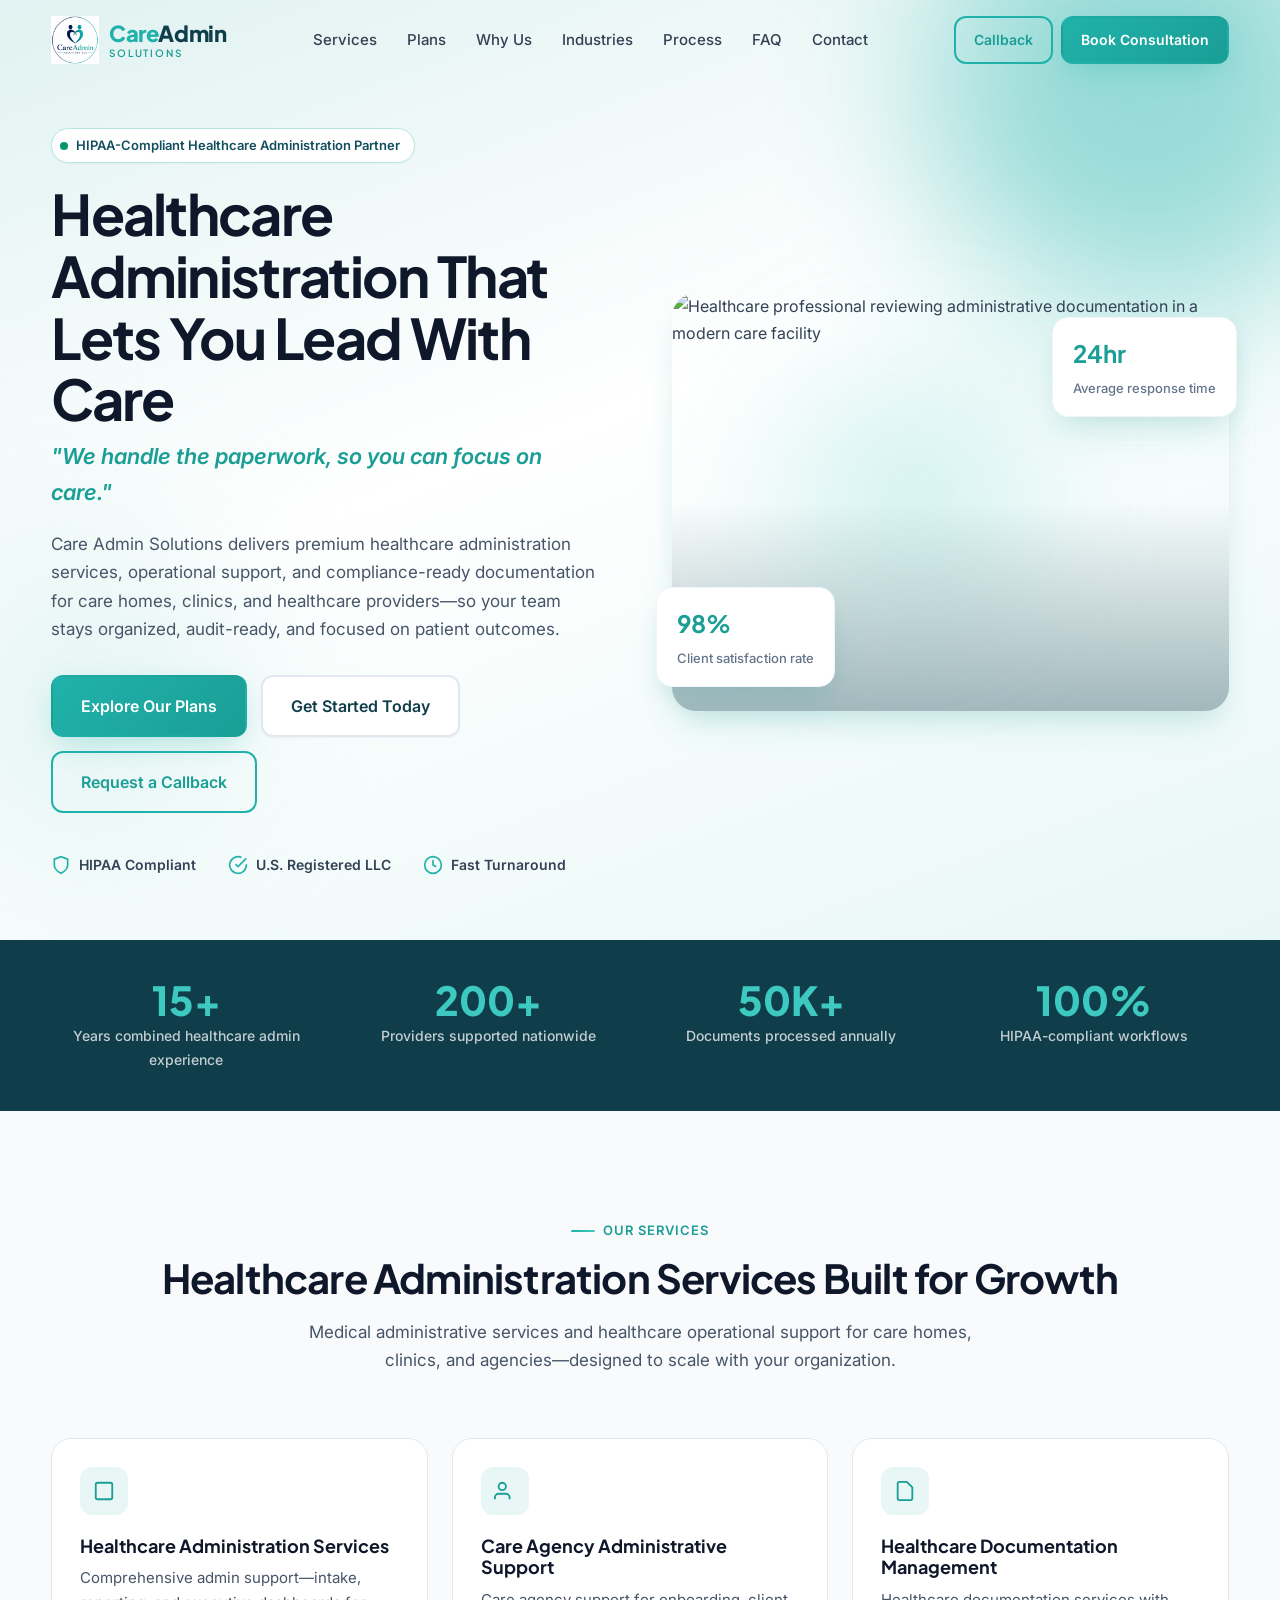
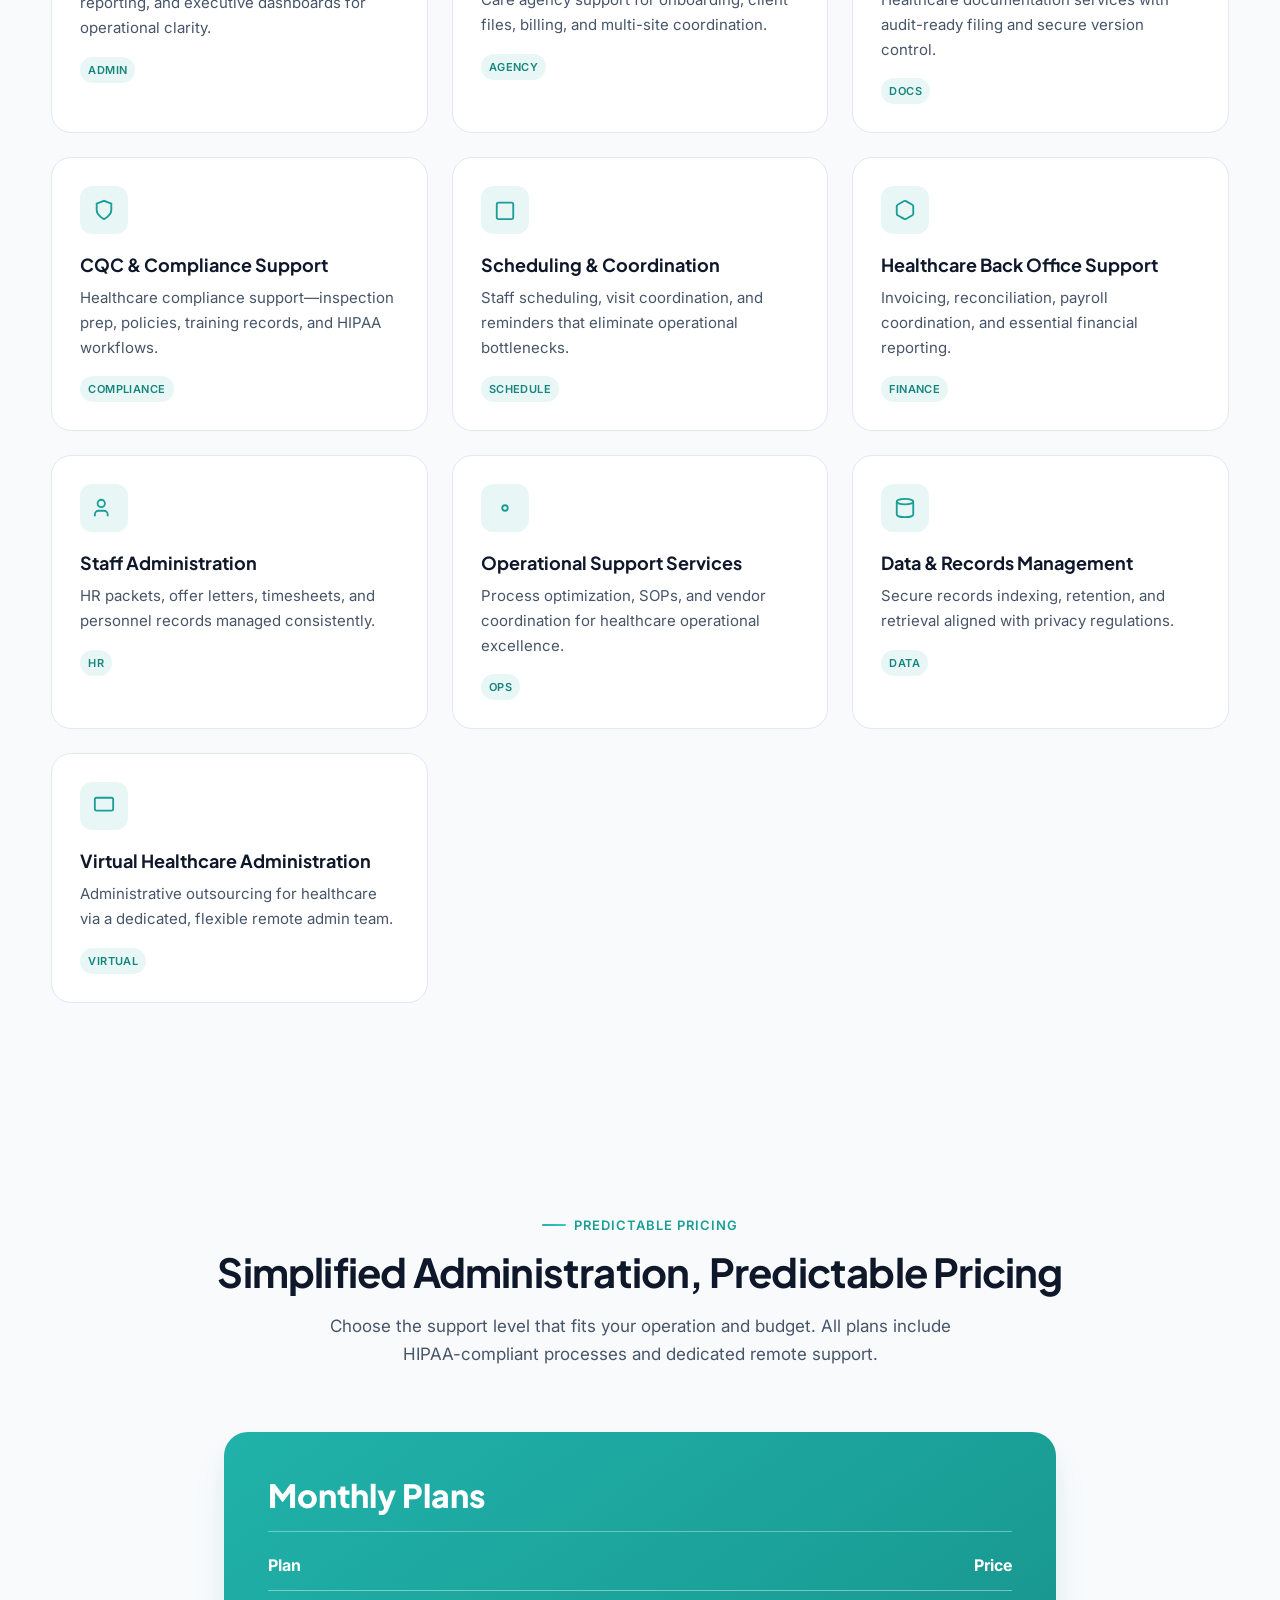
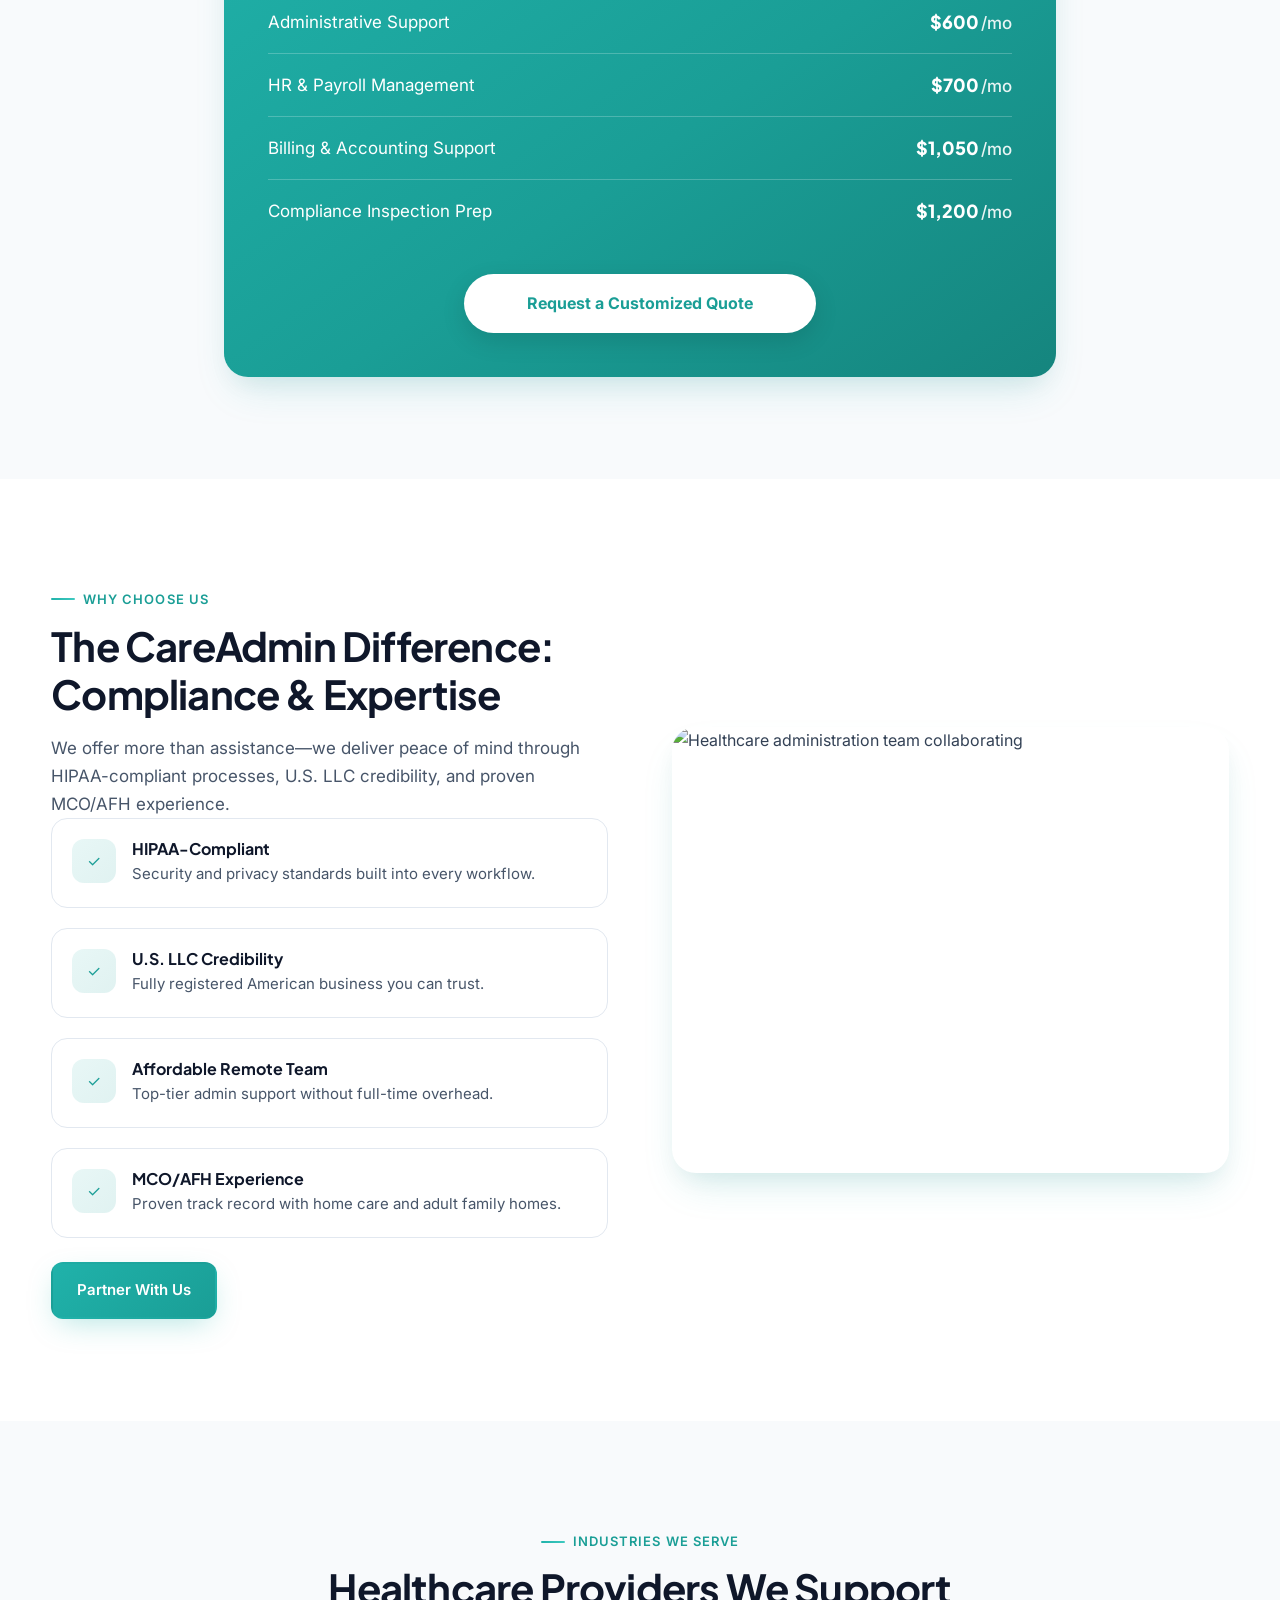
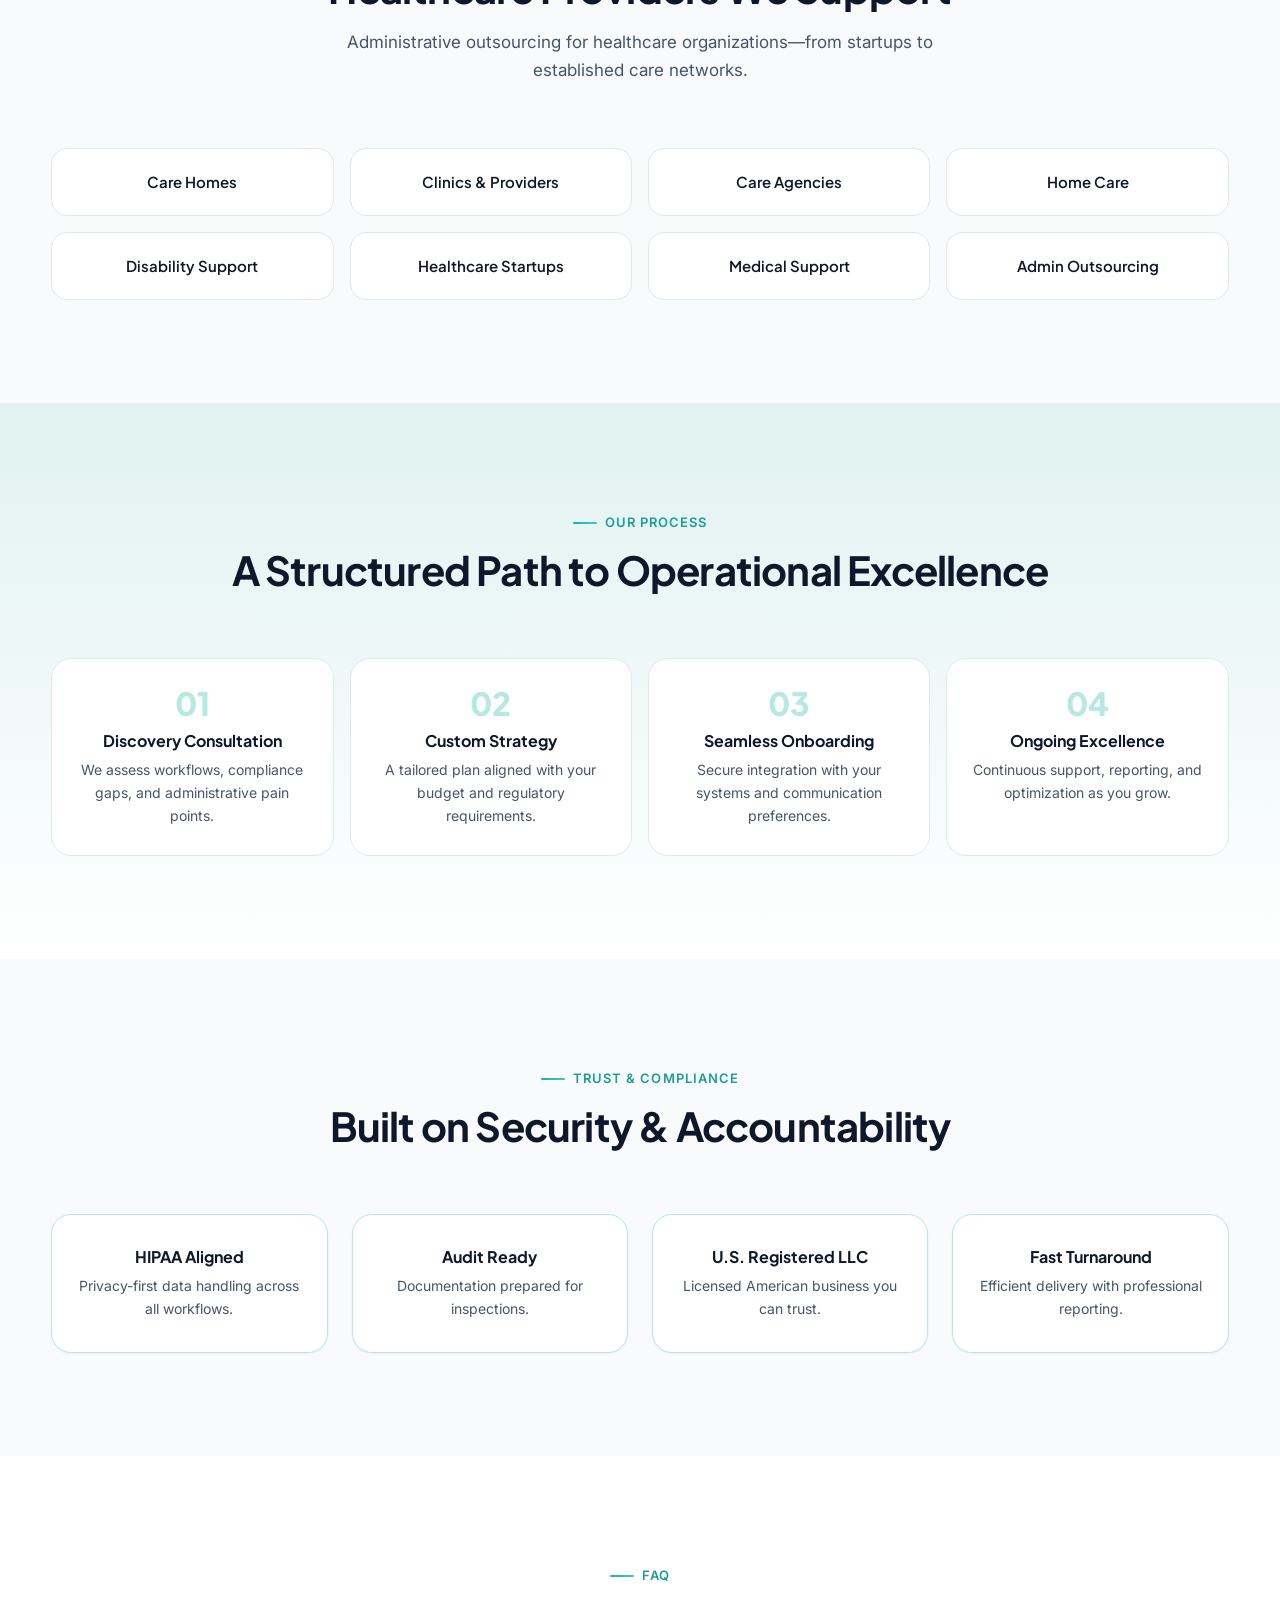
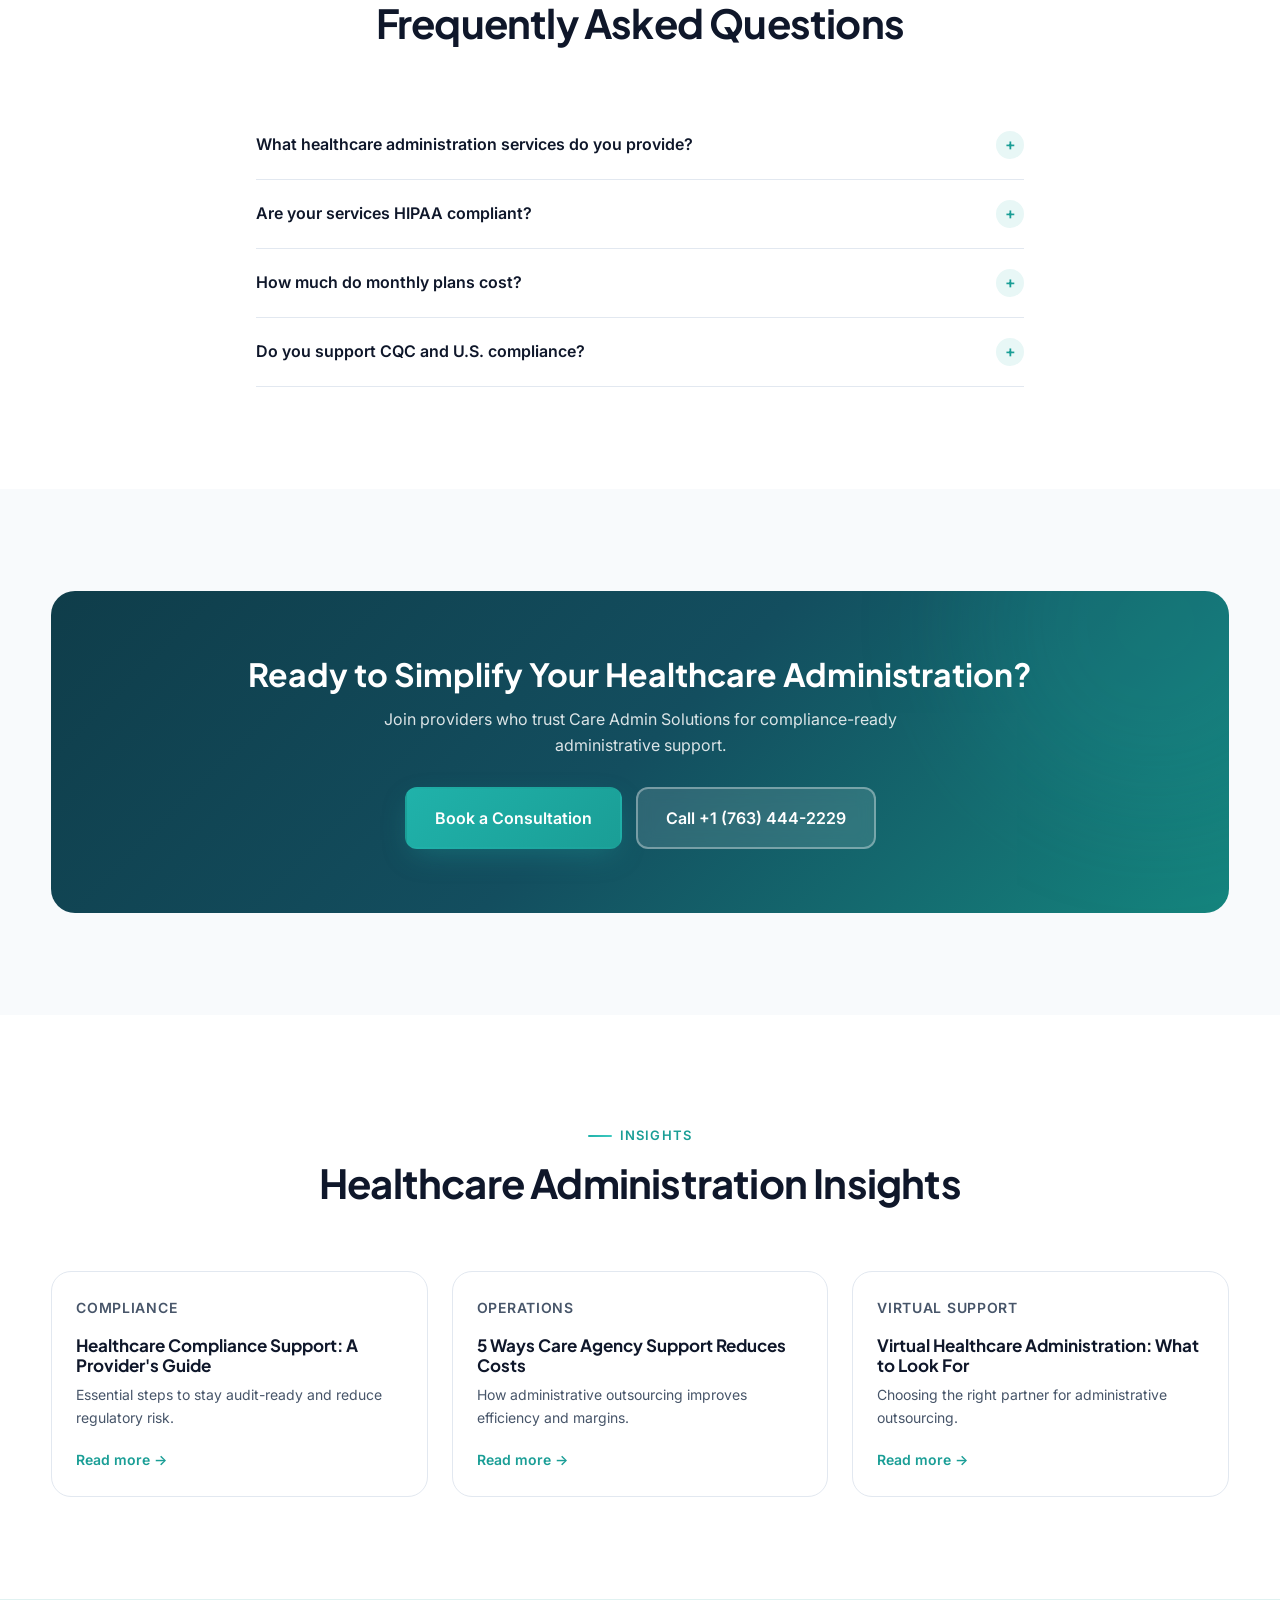
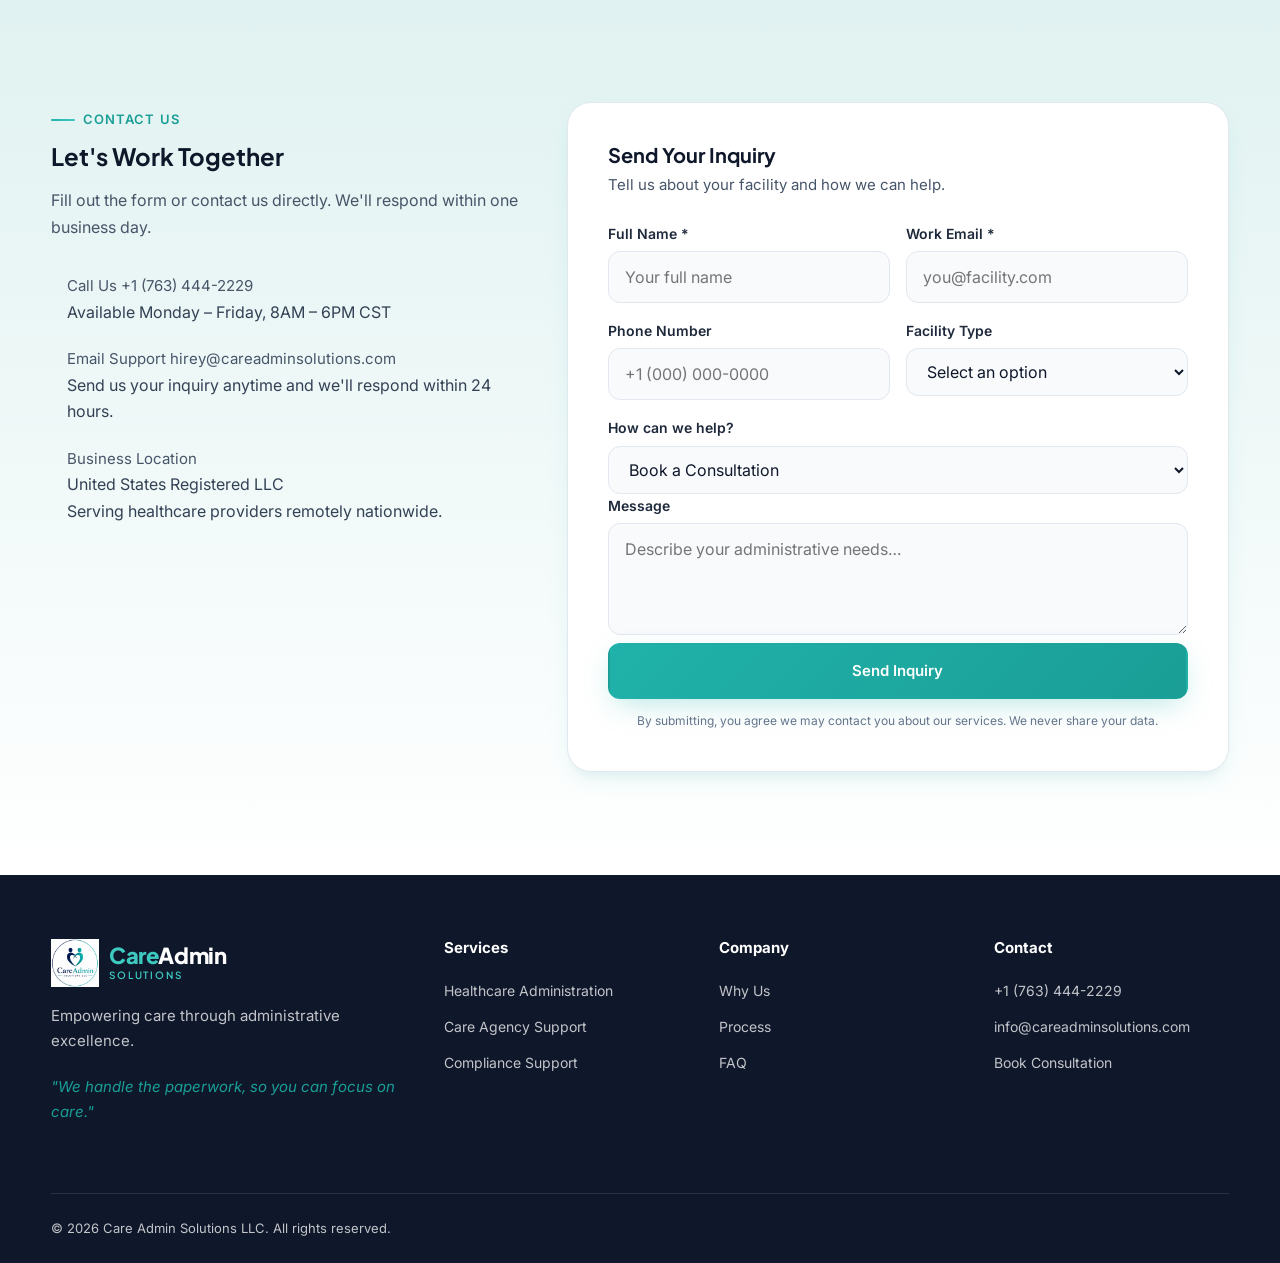
==== commit e9a28f98: "I have changed the logo and contact info" ====
--- a/index.htm
+++ b/index.htm
@@ -66,7 +66,7 @@
             {
               "@type": "Offer",
               "name": "Administrative Support",
-              "price": "600",
+              "price": "900",
               "priceCurrency": "USD"
             },
             {
@@ -769,7 +769,12 @@
         </div>
       </section>
 
-      <section id="testimonials" hidden style="display:none !important" aria-hidden="true">
+      <section
+        id="testimonials"
+        hidden
+        style="display: none !important"
+        aria-hidden="true"
+      >
         <div class="container">
           <header class="section-header reveal">
             <span class="section-label">Client Success</span>
@@ -1012,18 +1017,18 @@
                 Fill out the form or contact us directly. We'll respond within
                 one business day.
               </p>
-            <div class="contact-details">
-  <div class="contact-detail">
-    <div class="contact-icon">
-      <svg
-        xmlns="http://www.w3.org/2000/svg"
-        viewBox="0 0 24 24"
-        fill="none"
-        stroke="currentColor"
-        stroke-width="2"
-      >
-        <path
-          d="M22 16.92v3a2 2 0 0 1-2.18 2
+              <div class="contact-details">
+                <div class="contact-detail">
+                  <div class="contact-icon">
+                    <svg
+                      xmlns="http://www.w3.org/2000/svg"
+                      viewBox="0 0 24 24"
+                      fill="none"
+                      stroke="currentColor"
+                      stroke-width="2"
+                    >
+                      <path
+                        d="M22 16.92v3a2 2 0 0 1-2.18 2
           19.79 19.79 0 0 1-8.63-3.07
           19.5 19.5 0 0 1-6-6
           19.79 19.79 0 0 1-3.07-8.67A2
@@ -1033,70 +1038,75 @@
           16 0 0 0 6 6l1.48-1.2a2 2 0 0
           1 2.11-.45c.84.3 1.71.51 2.6.63A2
           2 0 0 1 22 16.92z"
-        />
-      </svg>
-    </div>
-
-    <div class="contact-detail-content">
-      <span class="contact-label">Call Us</span>
-      <a href="tel:+17634442229" class="contact-link">
-        +1 (763) 444-2229
-      </a>
-      <p>Available Monday – Friday, 8AM – 6PM CST</p>
-    </div>
-  </div>
-
-  <div class="contact-detail">
-    <div class="contact-icon">
-      <svg
-        xmlns="http://www.w3.org/2000/svg"
-        viewBox="0 0 24 24"
-        fill="none"
-        stroke="currentColor"
-        stroke-width="2"
-      >
-        <path
-          d="M4 4h16c1.1 0 2 .9 2 2v12c0
+                      />
+                    </svg>
+                  </div>
+
+                  <div class="contact-detail-content">
+                    <span class="contact-label">Call Us</span>
+                    <a href="tel:+17634442229" class="contact-link">
+                      +1 (763) 444-2229
+                    </a>
+                    <p>Available Monday – Friday, 8AM – 6PM CST</p>
+                  </div>
+                </div>
+
+                <div class="contact-detail">
+                  <div class="contact-icon">
+                    <svg
+                      xmlns="http://www.w3.org/2000/svg"
+                      viewBox="0 0 24 24"
+                      fill="none"
+                      stroke="currentColor"
+                      stroke-width="2"
+                    >
+                      <path
+                        d="M4 4h16c1.1 0 2 .9 2 2v12c0
           1.1-.9 2-2 2H4c-1.1 0-2-.9-2-2V6c0-1.1.9-2
           2-2z"
-        />
-        <polyline points="22,6 12,13 2,6" />
-      </svg>
-    </div>
-
-    <div class="contact-detail-content">
-      <span class="contact-label">Email Support</span>
-      <a
-        href="mailto:info@careadminsolutions.com"
-        class="contact-link"
-      >
-        info@careadminsolutions.com
-      </a>
-      <p>Send us your inquiry anytime and we'll respond within 24 hours.</p>
-    </div>
-  </div>
-
-  <div class="contact-detail">
-    <div class="contact-icon">
-      <svg
-        xmlns="http://www.w3.org/2000/svg"
-        viewBox="0 0 24 24"
-        fill="none"
-        stroke="currentColor"
-        stroke-width="2"
-      >
-        <path d="M21 10c0 7-9 13-9 13s-9-6-9-13a9 9 0 0 1 18 0z" />
-        <circle cx="12" cy="10" r="3" />
-      </svg>
-    </div>
-
-    <div class="contact-detail-content">
-      <span class="contact-label">Business Location</span>
-      <p class="contact-link">United States Registered LLC</p>
-      <p>Serving healthcare providers remotely nationwide.</p>
-    </div>
-  </div>
-</div>
+                      />
+                      <polyline points="22,6 12,13 2,6" />
+                    </svg>
+                  </div>
+
+                  <div class="contact-detail-content">
+                    <span class="contact-label">Email Support</span>
+                    <a
+                      href="mailto:hirey@careadminsolutions.com"
+                      class="contact-link"
+                    >
+                      hirey@careadminsolutions.com
+                    </a>
+                    <p>
+                      Send us your inquiry anytime and we'll respond within 24
+                      hours.
+                    </p>
+                  </div>
+                </div>
+
+                <div class="contact-detail">
+                  <div class="contact-icon">
+                    <svg
+                      xmlns="http://www.w3.org/2000/svg"
+                      viewBox="0 0 24 24"
+                      fill="none"
+                      stroke="currentColor"
+                      stroke-width="2"
+                    >
+                      <path
+                        d="M21 10c0 7-9 13-9 13s-9-6-9-13a9 9 0 0 1 18 0z"
+                      />
+                      <circle cx="12" cy="10" r="3" />
+                    </svg>
+                  </div>
+
+                  <div class="contact-detail-content">
+                    <span class="contact-label">Business Location</span>
+                    <p class="contact-link">United States Registered LLC</p>
+                    <p>Serving healthcare providers remotely nationwide.</p>
+                  </div>
+                </div>
+              </div>
             </div>
             <div class="contact-form-wrap reveal reveal-delay-1">
               <h3>Send Your Inquiry</h3>
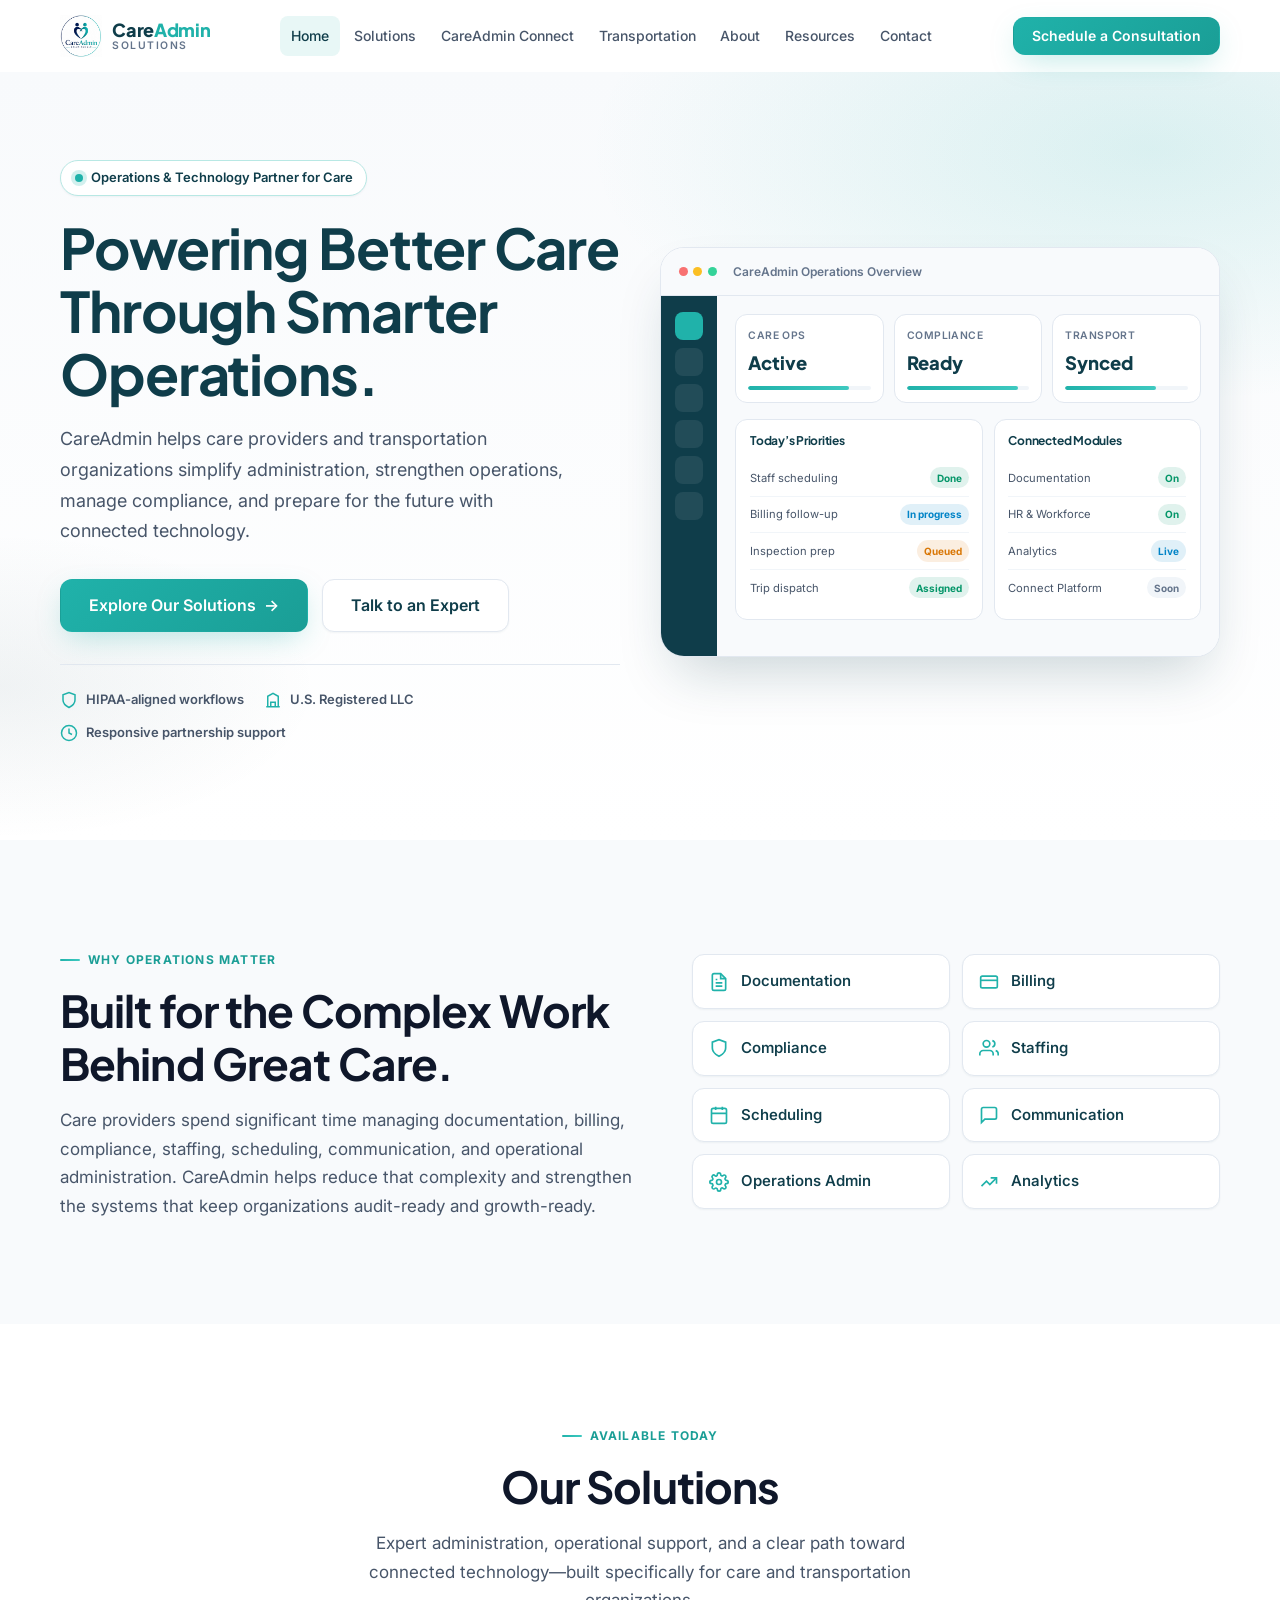
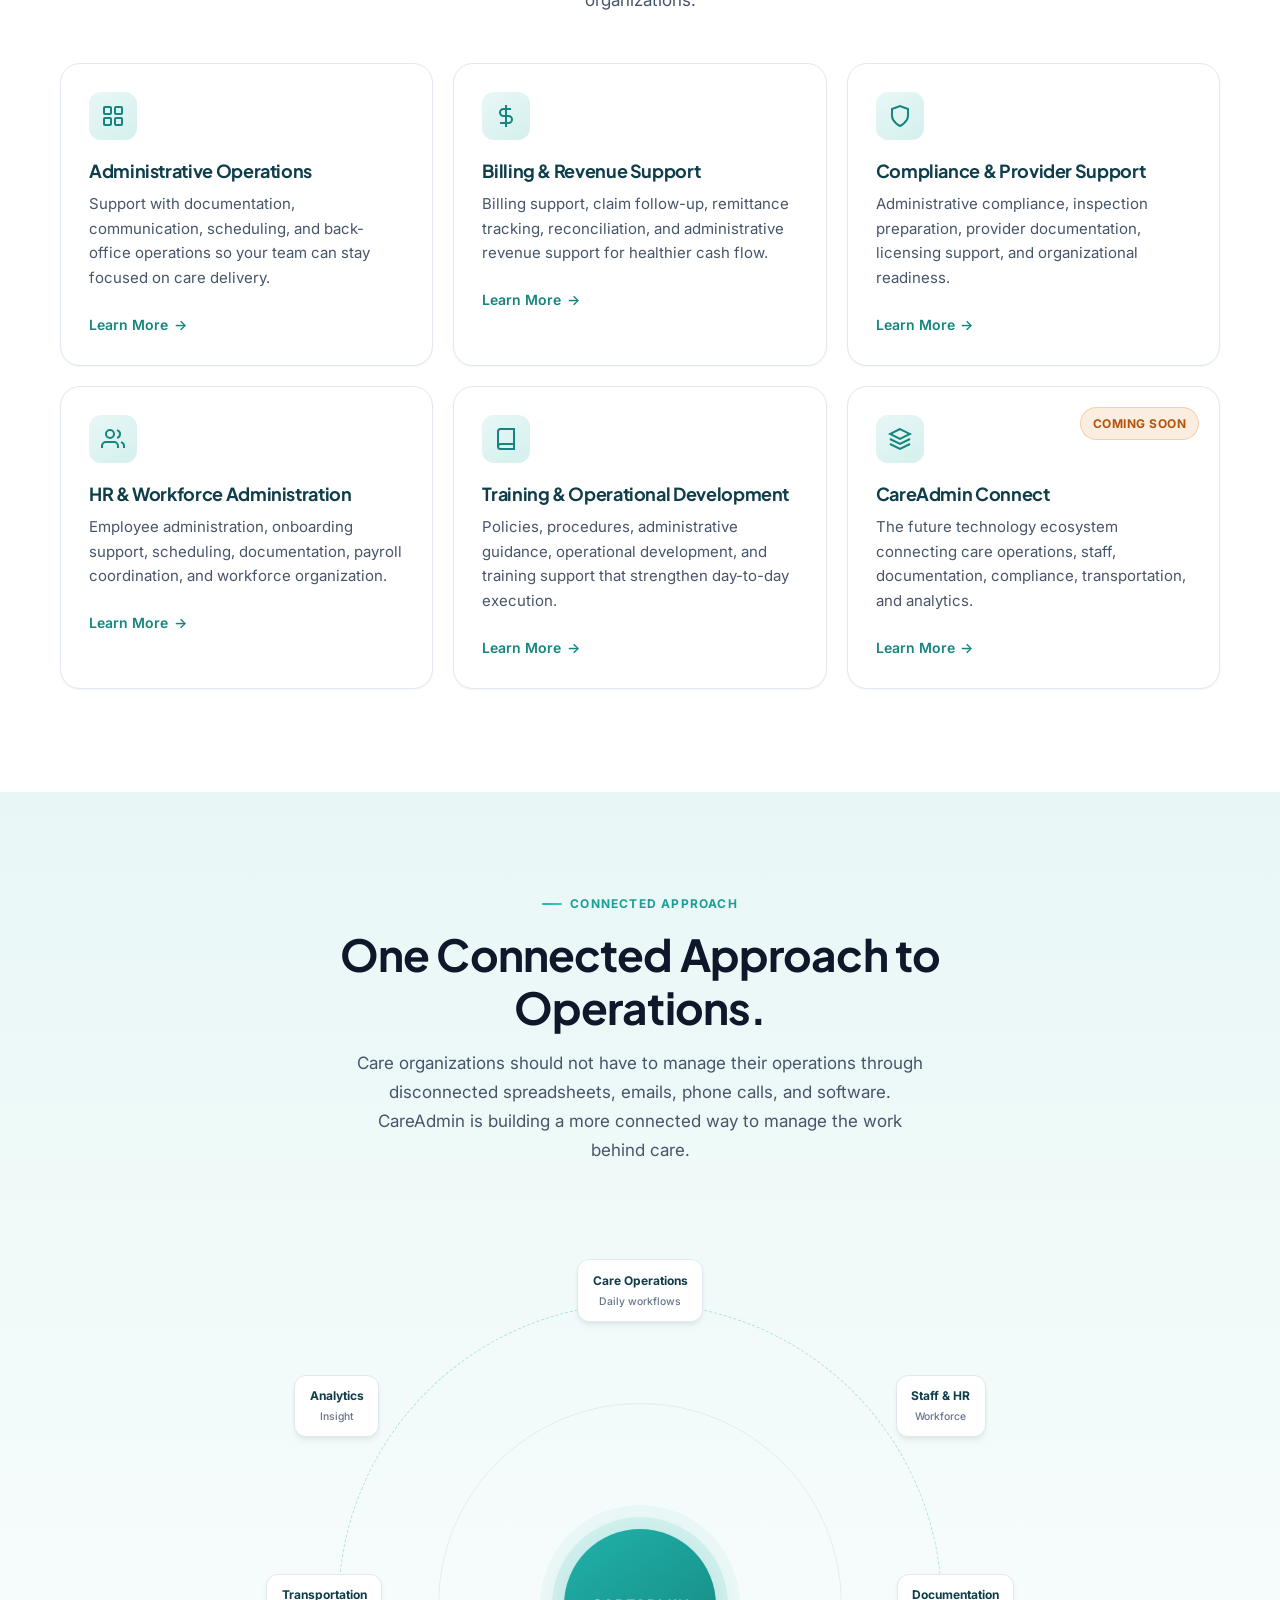
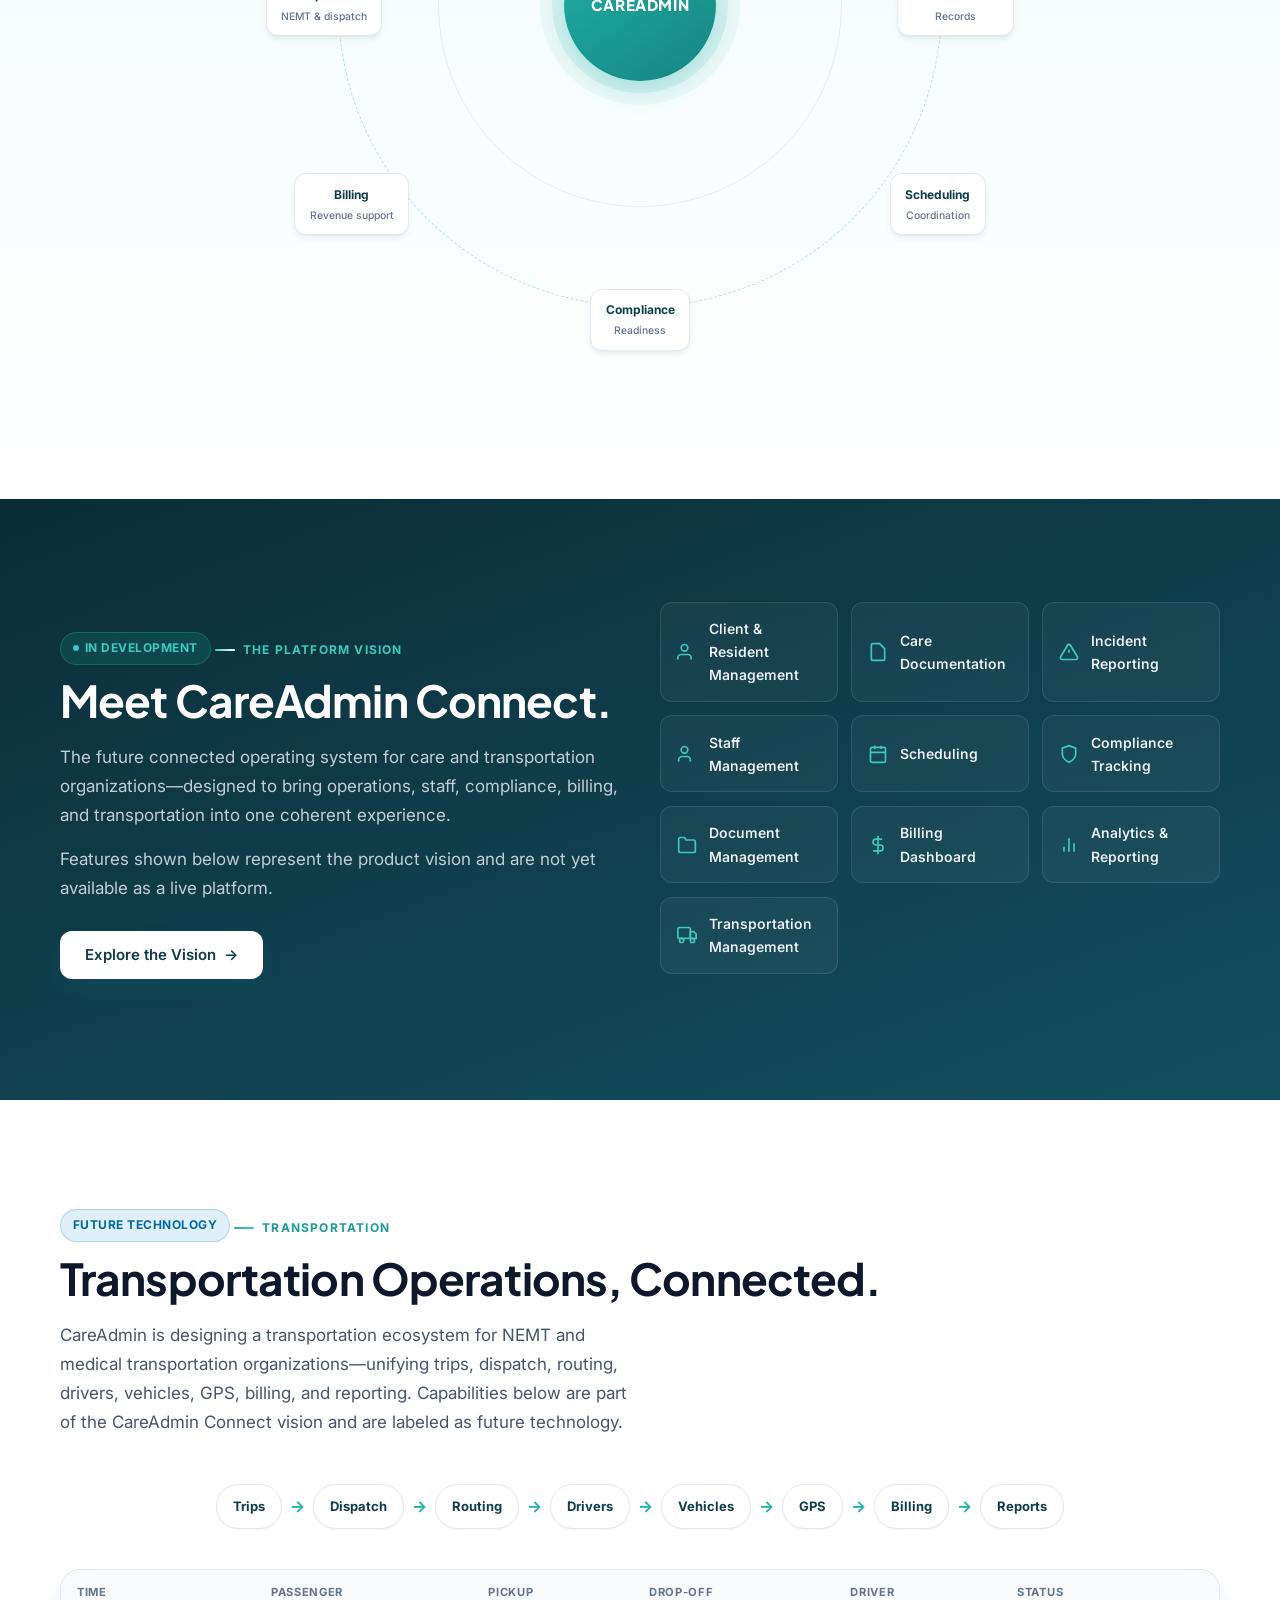
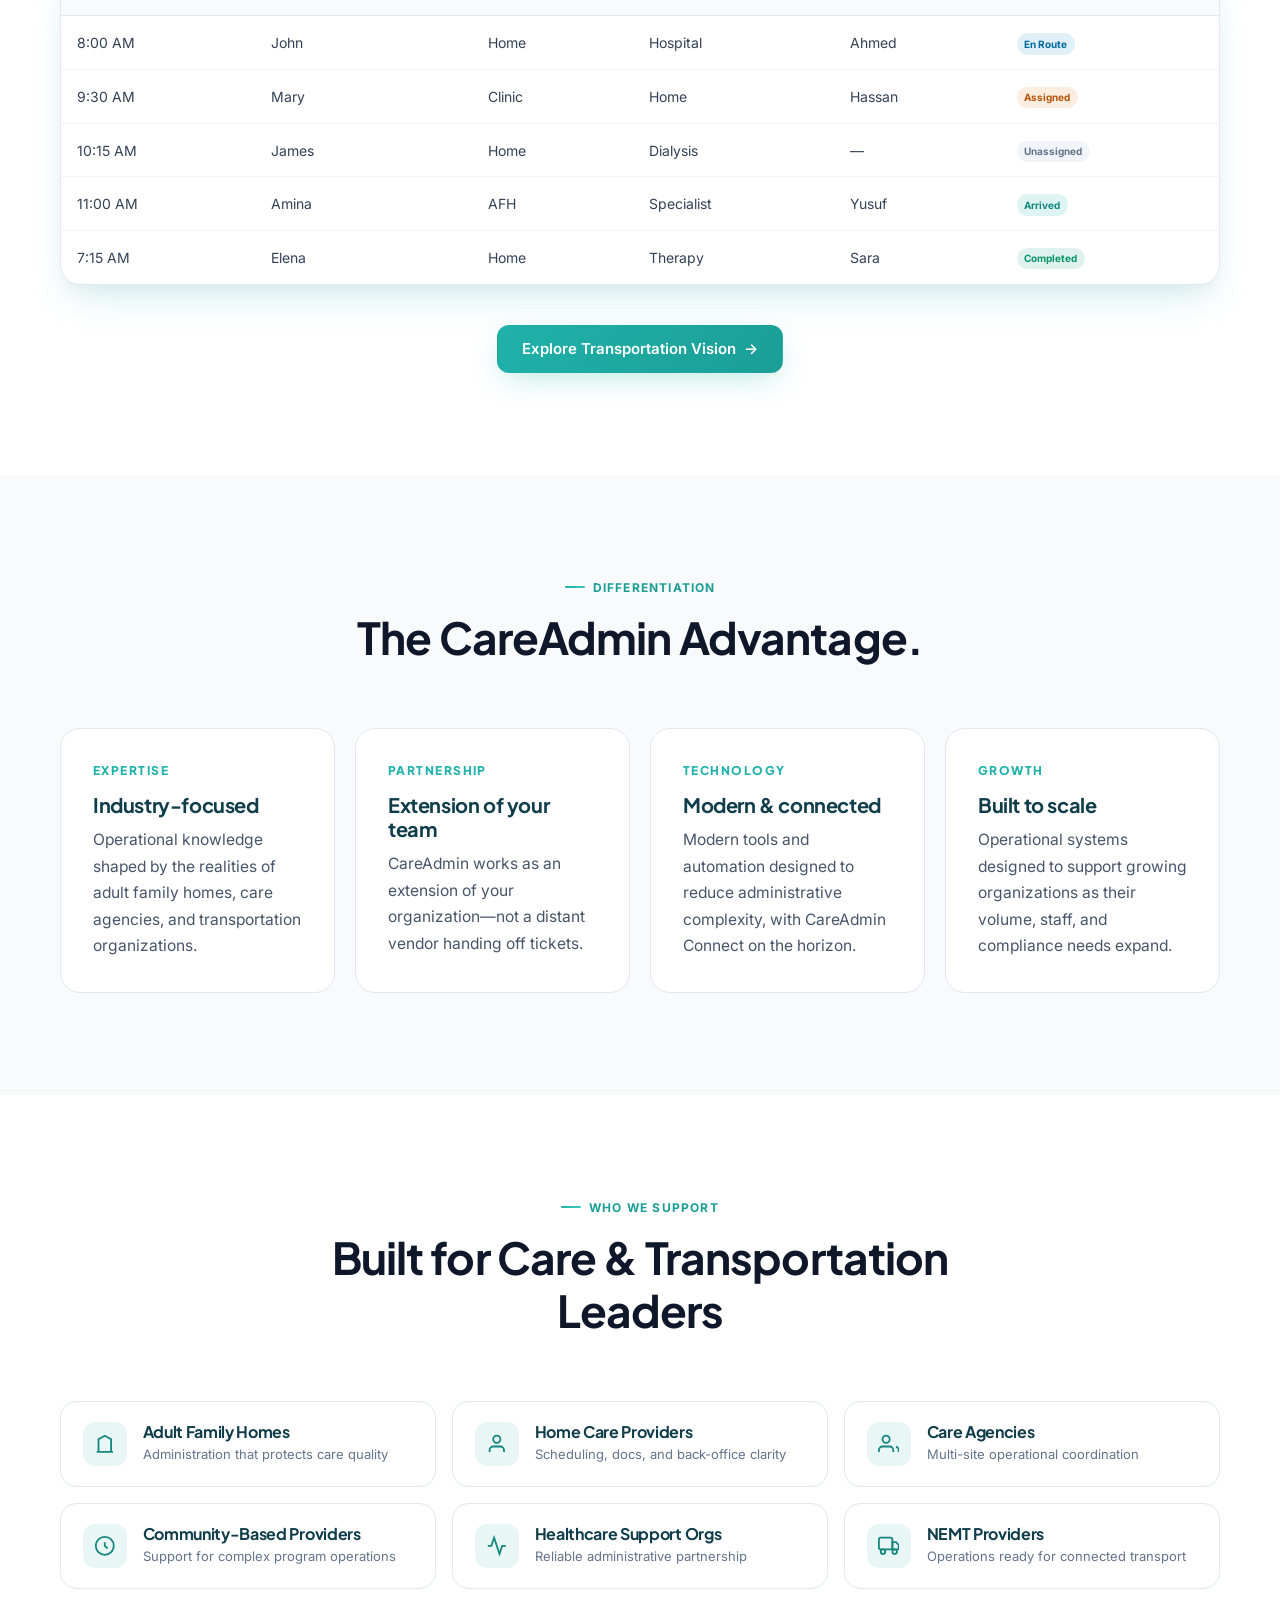
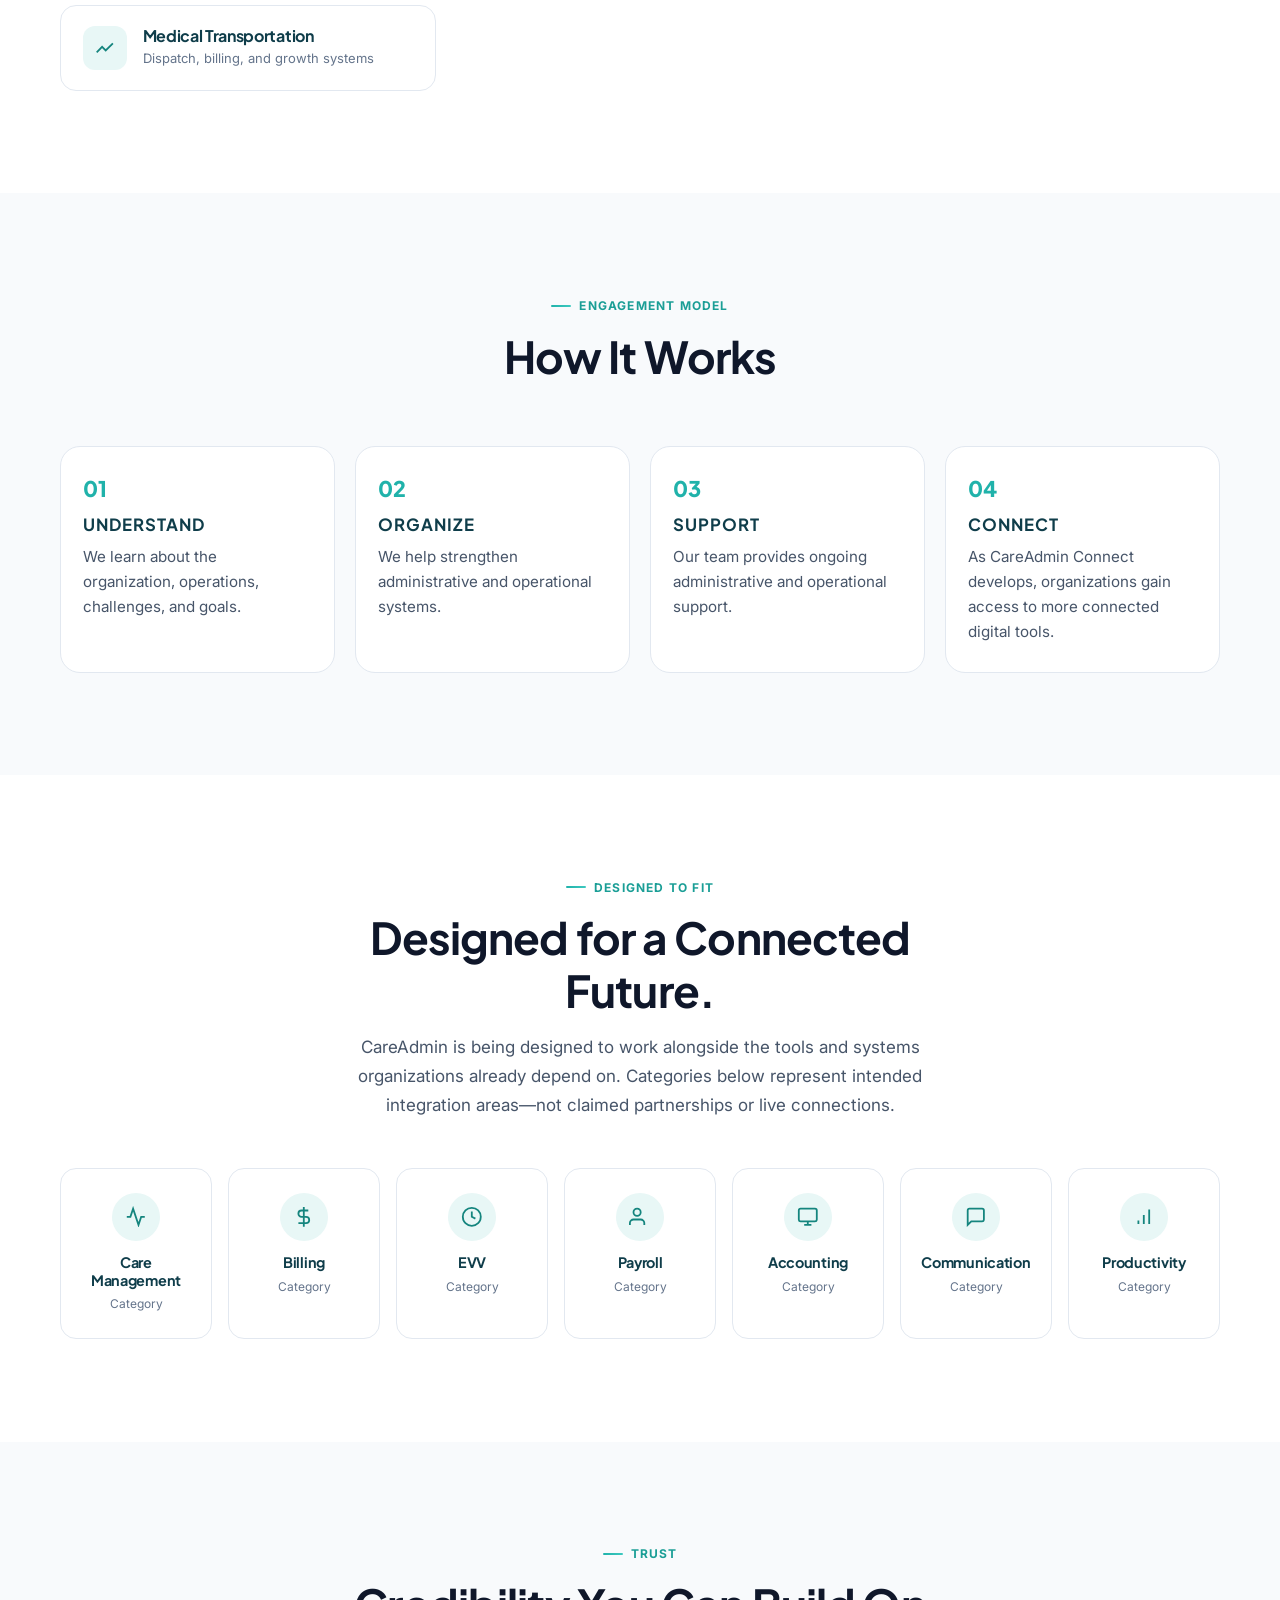
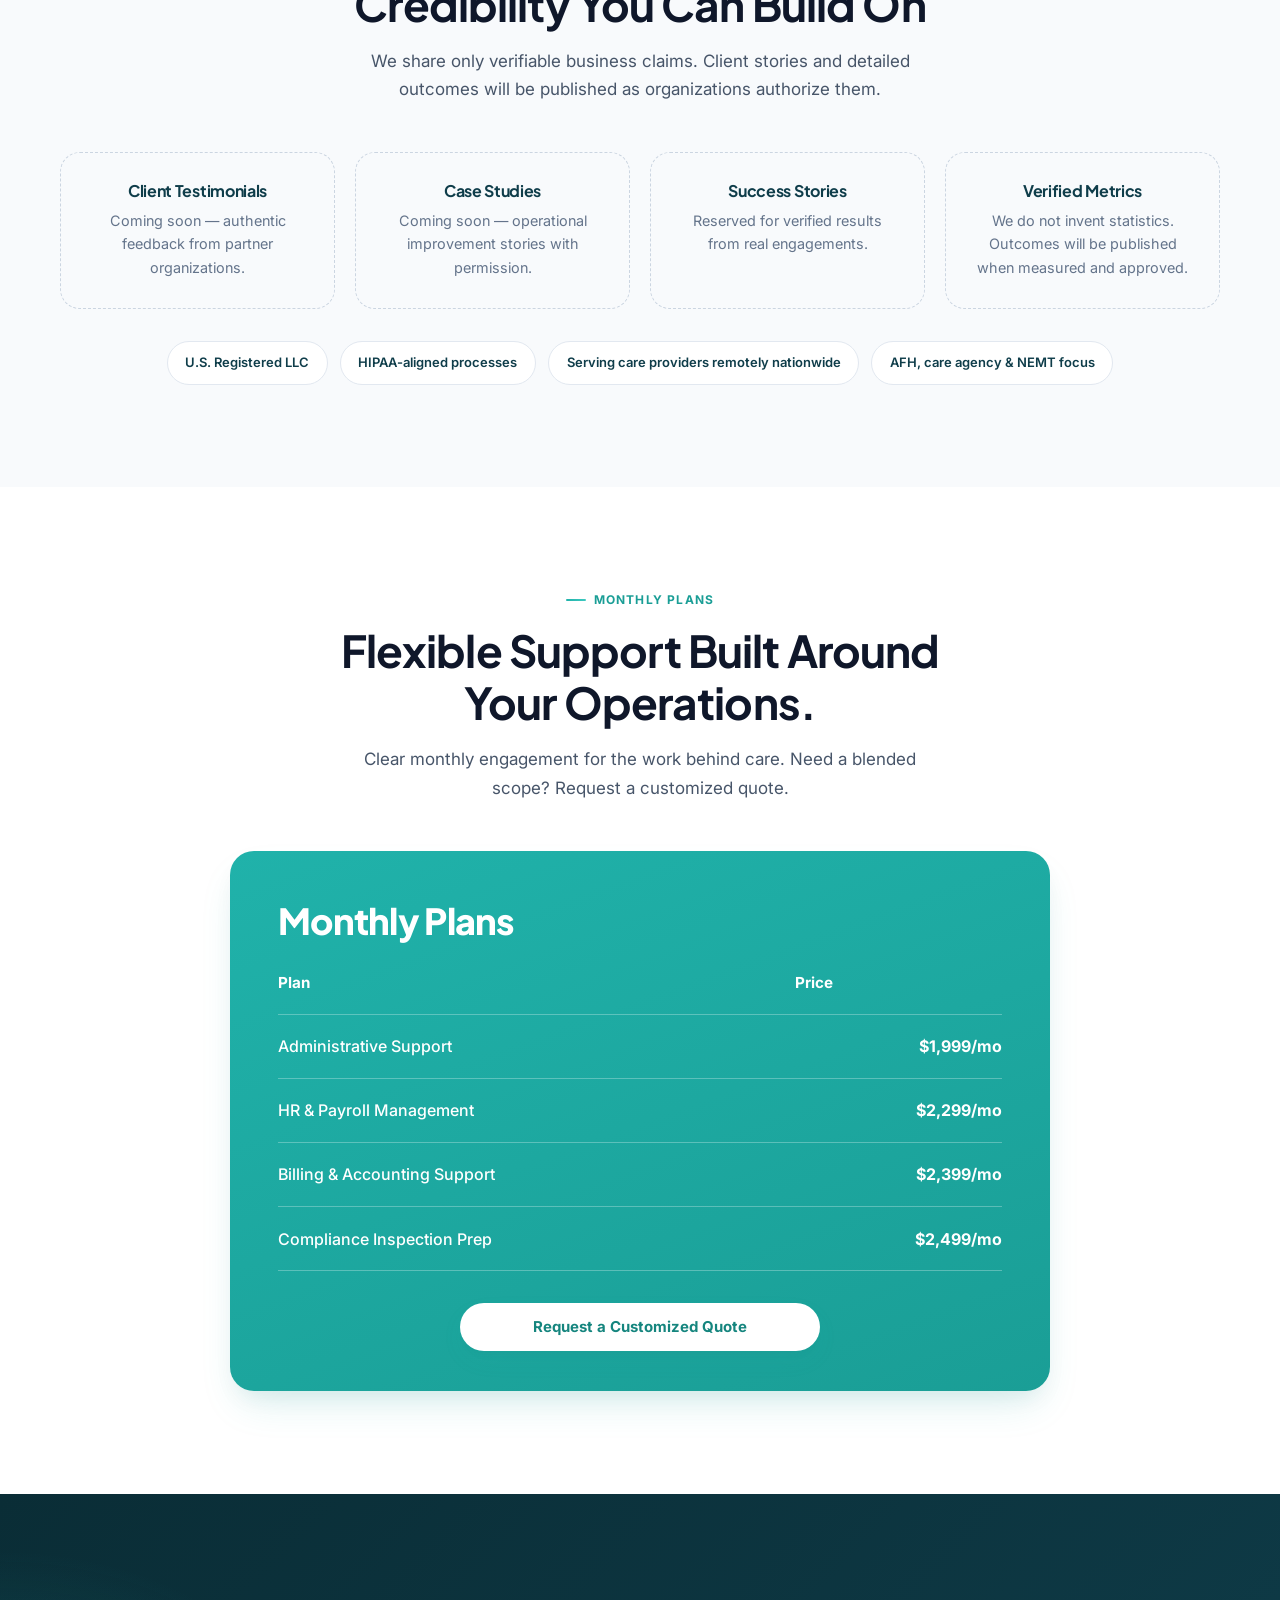
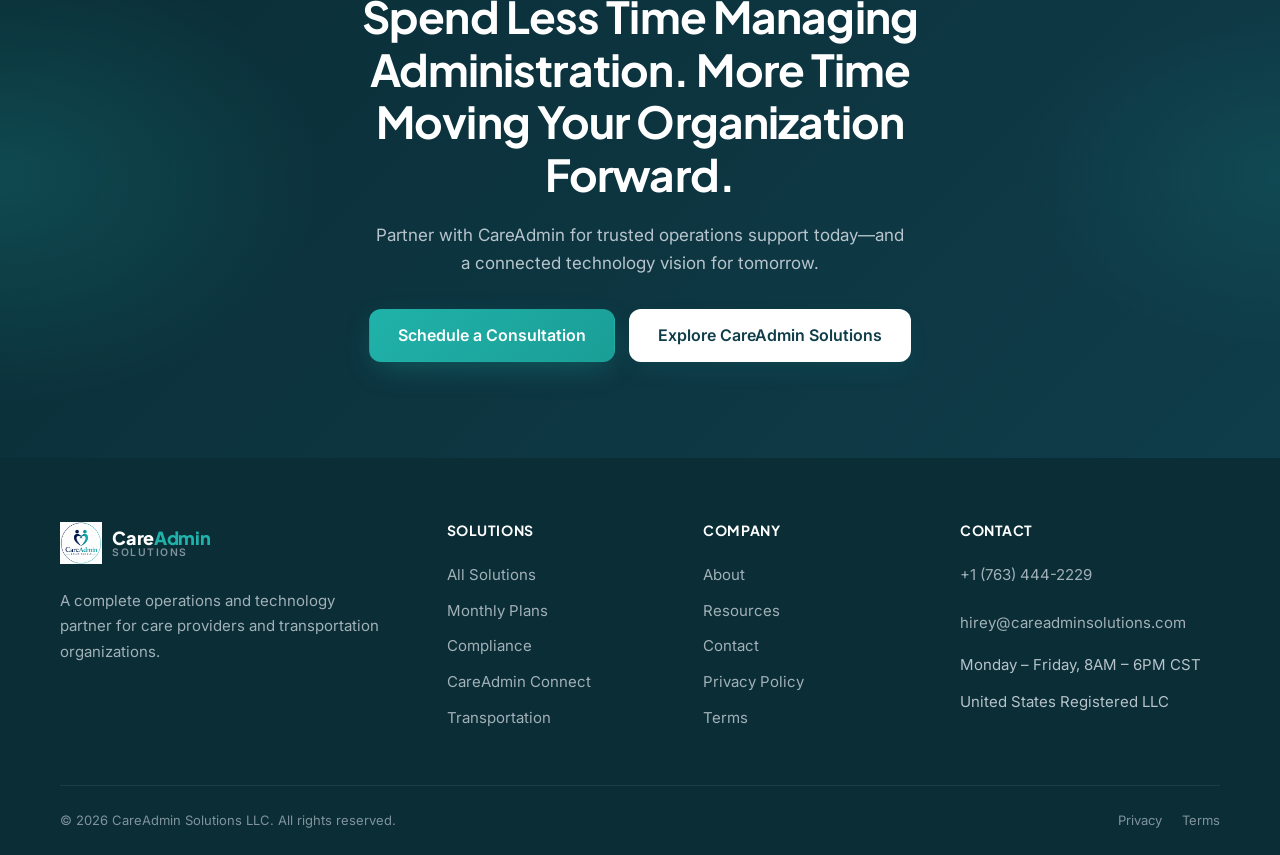
==== commit 79e40296: "first commit" ====
--- a/index.htm
+++ b/index.htm
@@ -1,1282 +1,13 @@
-<!doctype html>
+<!DOCTYPE html>
 <html lang="en">
-  <head>
-    <meta charset="UTF-8" />
-    <meta name="viewport" content="width=device-width, initial-scale=1.0" />
-    <title>
-      Care Admin Solutions | Healthcare Administration & Operational Support
-    </title>
-    <meta
-      name="description"
-      content="Premium healthcare administration services for care homes, clinics, and providers. HIPAA-compliant support, compliance, documentation, and back office solutions. We handle the paperwork, so you can focus on care."
-    />
-    <meta
-      name="keywords"
-      content="healthcare administration services, care agency support, healthcare compliance support, healthcare operational support, medical administrative services, healthcare documentation services, healthcare back office support, care home administration, administrative outsourcing for healthcare, virtual healthcare administration support"
-    />
-    <meta name="robots" content="index, follow" />
-    <link rel="canonical" href="https://careadminsolutions.com/" />
-    <meta property="og:type" content="website" />
-    <meta property="og:url" content="https://careadminsolutions.com/" />
-    <meta
-      property="og:title"
-      content="Care Admin Solutions | Healthcare Administration Services"
-    />
-    <meta
-      property="og:description"
-      content="Trusted healthcare administration and operational support. HIPAA-compliant, professional, and conversion-focused partner for care providers."
-    />
-    <meta property="og:locale" content="en_US" />
-    <meta name="twitter:card" content="summary_large_image" />
-    <meta
-      name="twitter:title"
-      content="Care Admin Solutions | Healthcare Administration Services"
-    />
-    <meta
-      name="twitter:description"
-      content="We handle the paperwork, so you can focus on care. Premium healthcare admin support for care homes and providers."
-    />
-    <link rel="preconnect" href="https://fonts.googleapis.com" />
-    <link rel="preconnect" href="https://fonts.gstatic.com" crossorigin />
-    <link
-      href="https://fonts.googleapis.com/css2?family=Inter:wght@400;500;600;700&family=Plus+Jakarta+Sans:wght@600;700;800&display=swap"
-      rel="stylesheet"
-    />
-    <link rel="stylesheet" href="style.css" />
-    <script type="application/ld+json">
-      {
-        "@context": "https://schema.org",
-        "@type": "ProfessionalService",
-        "name": "Care Admin Solutions LLC",
-        "description": "Healthcare administration services, care agency support, compliance, documentation, and virtual healthcare administration for care providers.",
-        "url": "https://careadminsolutions.com",
-        "telephone": "+1-763-444-2229",
-        "areaServed": "US",
-        "serviceType": [
-          "Healthcare Administration Services",
-          "Healthcare Back Office Support",
-          "Healthcare Compliance Support"
-        ],
-        "slogan": "We handle the paperwork, so you can focus on care.",
-        "priceRange": "$$",
-        "hasOfferCatalog": {
-          "@type": "OfferCatalog",
-          "name": "Monthly Plans",
-          "itemListElement": [
-            {
-              "@type": "Offer",
-              "name": "Administrative Support",
-              "price": "900",
-              "priceCurrency": "USD"
-            },
-            {
-              "@type": "Offer",
-              "name": "HR & Payroll Management",
-              "price": "700",
-              "priceCurrency": "USD"
-            },
-            {
-              "@type": "Offer",
-              "name": "Billing & Accounting Support",
-              "price": "1050",
-              "priceCurrency": "USD"
-            },
-            {
-              "@type": "Offer",
-              "name": "Compliance Inspection Prep",
-              "price": "1200",
-              "priceCurrency": "USD"
-            }
-          ]
-        }
-      }
-    </script>
-  </head>
-  <body>
-    <a href="#main" class="sr-only">Skip to main content</a>
-
-    <header class="site-header" id="site-header">
-      <div class="container header-inner">
-        <a href="#" class="logo" aria-label="CareAdmin Solutions home">
-          <span class="logo-graphic">
-            <img
-              src="assets/logo-icon.png"
-              alt=""
-              class="logo-img"
-              width="48"
-              height="50"
-            />
-          </span>
-          <span class="logo-text">
-            <span class="logo-name"
-              ><span class="logo-care">Care</span
-              ><span class="logo-admin">Admin</span></span
-            >
-            <span class="logo-tagline">Solutions</span>
-          </span>
-        </a>
-        <nav class="nav-desktop" aria-label="Primary navigation">
-          <a href="#services">Services</a>
-          <a href="#pricing">Plans</a>
-          <a href="#why-us">Why Us</a>
-          <a href="#industries">Industries</a>
-          <a href="#process">Process</a>
-          <a href="#faq">FAQ</a>
-          <a href="#contact">Contact</a>
-        </nav>
-        <div class="header-end">
-          <div class="header-cta">
-            <a href="#contact" class="btn btn-outline btn-sm" data-callback
-              >Callback</a
-            >
-            <a href="#contact" class="btn btn-primary btn-sm"
-              >Book Consultation</a
-            >
-          </div>
-          <button
-            class="menu-toggle"
-            id="menu-toggle"
-            aria-label="Open menu"
-            aria-expanded="false"
-            aria-controls="mobile-nav"
-          >
-            <span></span><span></span><span></span>
-          </button>
-        </div>
-      </div>
-    </header>
-
-    <nav class="mobile-nav" id="mobile-nav" aria-label="Mobile navigation">
-      <a href="#services">Services</a>
-      <a href="#pricing">Plans</a>
-      <a href="#why-us">Why Us</a>
-      <a href="#industries">Industries</a>
-      <a href="#process">Process</a>
-      <a href="#faq">FAQ</a>
-      <a href="#blog">Insights</a>
-      <a href="#contact">Contact</a>
-      <a href="#contact" class="btn btn-primary">Book a Consultation</a>
-    </nav>
-
-    <main id="main">
-      <!-- Hero -->
-      <section class="hero" id="hero" aria-labelledby="hero-heading">
-        <div class="hero-bg-shapes" aria-hidden="true">
-          <div class="hero-shape hero-shape-1"></div>
-          <div class="hero-shape hero-shape-2"></div>
-          <div class="hero-shape hero-shape-3"></div>
-        </div>
-        <div class="container hero-grid">
-          <div class="hero-content reveal">
-            <div class="hero-badge">
-              <span class="hero-badge-dot" aria-hidden="true"></span>
-              HIPAA-Compliant Healthcare Administration Partner
-            </div>
-            <h1 id="hero-heading">
-              Healthcare Administration That Lets You Lead With Care
-            </h1>
-            <p class="hero-slogan">
-              "We handle the paperwork, so you can focus on care."
-            </p>
-            <p class="hero-desc">
-              Care Admin Solutions delivers premium healthcare administration
-              services, operational support, and compliance-ready documentation
-              for care homes, clinics, and healthcare providers—so your team
-              stays organized, audit-ready, and focused on patient outcomes.
-            </p>
-            <div class="hero-ctas">
-              <a href="#pricing" class="btn btn-primary btn-lg btn-icon"
-                >Explore Our Plans</a
-              >
-              <a href="#contact" class="btn btn-secondary btn-lg"
-                >Get Started Today</a
-              >
-              <button
-                type="button"
-                class="btn btn-outline btn-lg"
-                data-callback
-              >
-                Request a Callback
-              </button>
-            </div>
-            <div class="hero-trust">
-              <div class="trust-item">
-                <svg
-                  xmlns="http://www.w3.org/2000/svg"
-                  viewBox="0 0 24 24"
-                  fill="none"
-                  stroke="currentColor"
-                  stroke-width="2"
-                  aria-hidden="true"
-                >
-                  <path d="M12 22s8-4 8-10V5l-8-3-8 3v7c0 6 8 10 8 10z" />
-                </svg>
-                HIPAA Compliant
-              </div>
-              <div class="trust-item">
-                <svg
-                  xmlns="http://www.w3.org/2000/svg"
-                  viewBox="0 0 24 24"
-                  fill="none"
-                  stroke="currentColor"
-                  stroke-width="2"
-                  aria-hidden="true"
-                >
-                  <path d="M22 11.08V12a10 10 0 1 1-5.93-9.14" />
-                  <polyline points="22 4 12 14.01 9 11.01" />
-                </svg>
-                U.S. Registered LLC
-              </div>
-              <div class="trust-item">
-                <svg
-                  xmlns="http://www.w3.org/2000/svg"
-                  viewBox="0 0 24 24"
-                  fill="none"
-                  stroke="currentColor"
-                  stroke-width="2"
-                  aria-hidden="true"
-                >
-                  <circle cx="12" cy="12" r="10" />
-                  <polyline points="12 6 12 12 16 14" />
-                </svg>
-                Fast Turnaround
-              </div>
-            </div>
-          </div>
-          <div class="hero-visual reveal reveal-delay-1">
-            <div class="hero-image-wrap">
-              <img
-                src="https://images.unsplash.com/photo-1576091160399-112ba8d25d1d?w=800&q=80"
-                alt="Healthcare professional reviewing administrative documentation in a modern care facility"
-                width="800"
-                height="600"
-                loading="eager"
-              />
-            </div>
-            <div class="hero-stat-card hero-stat-card-1">
-              <strong>98%</strong>
-              <span>Client satisfaction rate</span>
-            </div>
-            <div class="hero-stat-card hero-stat-card-2">
-              <strong>24hr</strong>
-              <span>Average response time</span>
-            </div>
-          </div>
-        </div>
-      </section>
-
-      <!-- Stats -->
-      <section class="stats-bar" aria-label="Company highlights">
-        <div class="container stats-grid">
-          <div class="reveal">
-            <p class="stat-number" data-count="15" data-suffix="+">0</p>
-            <p class="stat-label">Years combined healthcare admin experience</p>
-          </div>
-          <div class="reveal reveal-delay-1">
-            <p class="stat-number" data-count="200" data-suffix="+">0</p>
-            <p class="stat-label">Providers supported nationwide</p>
-          </div>
-          <div class="reveal reveal-delay-2">
-            <p class="stat-number" data-count="50" data-suffix="K+">0</p>
-            <p class="stat-label">Documents processed annually</p>
-          </div>
-          <div class="reveal reveal-delay-3">
-            <p class="stat-number" data-count="100" data-suffix="%">0</p>
-            <p class="stat-label">HIPAA-compliant workflows</p>
-          </div>
-        </div>
-      </section>
-
-      <section
-        id="services"
-        class="section-alt"
-        aria-labelledby="services-heading"
-      >
-        <div class="container">
-          <header class="section-header reveal">
-            <span class="section-label">Our Services</span>
-            <h2 id="services-heading" class="section-title">
-              Healthcare Administration Services Built for Growth
-            </h2>
-            <p class="section-desc">
-              Medical administrative services and healthcare operational support
-              for care homes, clinics, and agencies—designed to scale with your
-              organization.
-            </p>
-          </header>
-          <div class="services-grid">
-            <article class="service-card reveal">
-              <div class="service-icon" aria-hidden="true">
-                <svg
-                  viewBox="0 0 24 24"
-                  fill="none"
-                  stroke="currentColor"
-                  stroke-width="2"
-                >
-                  <rect x="3" y="3" width="18" height="18" rx="2" />
-                </svg>
-              </div>
-              <h3>Healthcare Administration Services</h3>
-              <p>
-                Comprehensive admin support—intake, reporting, and executive
-                dashboards for operational clarity.
-              </p>
-              <div class="service-tags">
-                <span class="service-tag">Admin</span>
-              </div>
-            </article>
-            <article class="service-card reveal">
-              <div class="service-icon" aria-hidden="true">
-                <svg
-                  viewBox="0 0 24 24"
-                  fill="none"
-                  stroke="currentColor"
-                  stroke-width="2"
-                >
-                  <path d="M17 21v-2a4 4 0 0 0-4-4H5a4 4 0 0 0-4 4v2" />
-                  <circle cx="9" cy="7" r="4" />
-                </svg>
-              </div>
-              <h3>Care Agency Administrative Support</h3>
-              <p>
-                Care agency support for onboarding, client files, billing, and
-                multi-site coordination.
-              </p>
-              <div class="service-tags">
-                <span class="service-tag">Agency</span>
-              </div>
-            </article>
-            <article class="service-card reveal">
-              <div class="service-icon" aria-hidden="true">
-                <svg
-                  viewBox="0 0 24 24"
-                  fill="none"
-                  stroke="currentColor"
-                  stroke-width="2"
-                >
-                  <path
-                    d="M14 2H6a2 2 0 0 0-2 2v16a2 2 0 0 0 2 2h12a2 2 0 0 0 2-2V8z"
-                  />
-                </svg>
-              </div>
-              <h3>Healthcare Documentation Management</h3>
-              <p>
-                Healthcare documentation services with audit-ready filing and
-                secure version control.
-              </p>
-              <div class="service-tags">
-                <span class="service-tag">Docs</span>
-              </div>
-            </article>
-            <article class="service-card reveal">
-              <div class="service-icon" aria-hidden="true">
-                <svg
-                  viewBox="0 0 24 24"
-                  fill="none"
-                  stroke="currentColor"
-                  stroke-width="2"
-                >
-                  <path d="M12 22s8-4 8-10V5l-8-3-8 3v7c0 6 8 10 8 10z" />
-                </svg>
-              </div>
-              <h3>CQC &amp; Compliance Support</h3>
-              <p>
-                Healthcare compliance support—inspection prep, policies,
-                training records, and HIPAA workflows.
-              </p>
-              <div class="service-tags">
-                <span class="service-tag">Compliance</span>
-              </div>
-            </article>
-            <article class="service-card reveal">
-              <div class="service-icon" aria-hidden="true">
-                <svg
-                  viewBox="0 0 24 24"
-                  fill="none"
-                  stroke="currentColor"
-                  stroke-width="2"
-                >
-                  <rect x="3" y="4" width="18" height="18" rx="2" />
-                </svg>
-              </div>
-              <h3>Scheduling &amp; Coordination</h3>
-              <p>
-                Staff scheduling, visit coordination, and reminders that
-                eliminate operational bottlenecks.
-              </p>
-              <div class="service-tags">
-                <span class="service-tag">Schedule</span>
-              </div>
-            </article>
-            <article class="service-card reveal">
-              <div class="service-icon" aria-hidden="true">
-                <svg
-                  viewBox="0 0 24 24"
-                  fill="none"
-                  stroke="currentColor"
-                  stroke-width="2"
-                >
-                  <path
-                    d="M21 16V8a2 2 0 0 0-1-1.73l-7-4a2 2 0 0 0-2 0l-7 4A2 2 0 0 0 3 8v8a2 2 0 0 0 1 1.73l7 4a2 2 0 0 0 2 0l7-4A2 2 0 0 0 21 16z"
-                  />
-                </svg>
-              </div>
-              <h3>Healthcare Back Office Support</h3>
-              <p>
-                Invoicing, reconciliation, payroll coordination, and essential
-                financial reporting.
-              </p>
-              <div class="service-tags">
-                <span class="service-tag">Finance</span>
-              </div>
-            </article>
-            <article class="service-card reveal">
-              <div class="service-icon" aria-hidden="true">
-                <svg
-                  viewBox="0 0 24 24"
-                  fill="none"
-                  stroke="currentColor"
-                  stroke-width="2"
-                >
-                  <path d="M16 21v-2a4 4 0 0 0-4-4H6a4 4 0 0 0-4 4v2" />
-                  <circle cx="9" cy="7" r="4" />
-                </svg>
-              </div>
-              <h3>Staff Administration</h3>
-              <p>
-                HR packets, offer letters, timesheets, and personnel records
-                managed consistently.
-              </p>
-              <div class="service-tags">
-                <span class="service-tag">HR</span>
-              </div>
-            </article>
-            <article class="service-card reveal">
-              <div class="service-icon" aria-hidden="true">
-                <svg
-                  viewBox="0 0 24 24"
-                  fill="none"
-                  stroke="currentColor"
-                  stroke-width="2"
-                >
-                  <circle cx="12" cy="12" r="3" />
-                </svg>
-              </div>
-              <h3>Operational Support Services</h3>
-              <p>
-                Process optimization, SOPs, and vendor coordination for
-                healthcare operational excellence.
-              </p>
-              <div class="service-tags">
-                <span class="service-tag">Ops</span>
-              </div>
-            </article>
-            <article class="service-card reveal">
-              <div class="service-icon" aria-hidden="true">
-                <svg
-                  viewBox="0 0 24 24"
-                  fill="none"
-                  stroke="currentColor"
-                  stroke-width="2"
-                >
-                  <ellipse cx="12" cy="5" rx="9" ry="3" />
-                  <path d="M3 5v14c0 1.66 4 3 9 3s9-1.34 9-3V5" />
-                </svg>
-              </div>
-              <h3>Data &amp; Records Management</h3>
-              <p>
-                Secure records indexing, retention, and retrieval aligned with
-                privacy regulations.
-              </p>
-              <div class="service-tags">
-                <span class="service-tag">Data</span>
-              </div>
-            </article>
-            <article class="service-card reveal">
-              <div class="service-icon" aria-hidden="true">
-                <svg
-                  viewBox="0 0 24 24"
-                  fill="none"
-                  stroke="currentColor"
-                  stroke-width="2"
-                >
-                  <rect x="2" y="3" width="20" height="14" rx="2" />
-                </svg>
-              </div>
-              <h3>Virtual Healthcare Administration</h3>
-              <p>
-                Administrative outsourcing for healthcare via a dedicated,
-                flexible remote admin team.
-              </p>
-              <div class="service-tags">
-                <span class="service-tag">Virtual</span>
-              </div>
-            </article>
-          </div>
-        </div>
-      </section>
-
-      <section
-        id="pricing"
-        class="pricing-section section-alt"
-        aria-labelledby="pricing-heading"
-      >
-        <div class="container">
-          <header class="section-header reveal">
-            <span class="section-label">Predictable Pricing</span>
-            <h2 id="pricing-heading" class="section-title">
-              Simplified Administration, Predictable Pricing
-            </h2>
-            <p class="section-desc">
-              Choose the support level that fits your operation and budget. All
-              plans include HIPAA-compliant processes and dedicated remote
-              support.
-            </p>
-          </header>
-          <div class="pricing-panel reveal">
-            <h3 class="pricing-panel-title">Monthly Plans</h3>
-            <div
-              class="pricing-table"
-              role="table"
-              aria-label="Monthly service plans and prices"
-            >
-              <div class="pricing-row pricing-row-head" role="row">
-                <span class="pricing-col-plan" role="columnheader">Plan</span>
-                <span class="pricing-col-price" role="columnheader">Price</span>
-              </div>
-              <div class="pricing-row" role="row">
-                <span class="pricing-col-plan" role="cell"
-                  >Administrative Support</span
-                >
-                <span class="pricing-col-price" role="cell"
-                  ><strong>$600</strong
-                  ><span class="pricing-period">/mo</span></span
-                >
-              </div>
-              <div class="pricing-row" role="row">
-                <span class="pricing-col-plan" role="cell"
-                  >HR &amp; Payroll Management</span
-                >
-                <span class="pricing-col-price" role="cell"
-                  ><strong>$700</strong
-                  ><span class="pricing-period">/mo</span></span
-                >
-              </div>
-              <div class="pricing-row" role="row">
-                <span class="pricing-col-plan" role="cell"
-                  >Billing &amp; Accounting Support</span
-                >
-                <span class="pricing-col-price" role="cell"
-                  ><strong>$1,050</strong
-                  ><span class="pricing-period">/mo</span></span
-                >
-              </div>
-              <div class="pricing-row" role="row">
-                <span class="pricing-col-plan" role="cell"
-                  >Compliance Inspection Prep</span
-                >
-                <span class="pricing-col-price" role="cell"
-                  ><strong>$1,200</strong
-                  ><span class="pricing-period">/mo</span></span
-                >
-              </div>
-            </div>
-            <a href="#contact" class="btn btn-pricing-cta"
-              >Request a Customized Quote</a
-            >
-          </div>
-          <div class="pricing-cards reveal">
-            <article class="pricing-card">
-              <h3>Administrative Support</h3>
-              <p class="pricing-card-price"><strong>$600</strong>/mo</p>
-              <p class="pricing-card-desc">
-                NCO &amp; EHA document preparation, emails, and scheduling.
-              </p>
-            </article>
-            <article class="pricing-card">
-              <h3>HR &amp; Payroll Management</h3>
-              <p class="pricing-card-price"><strong>$700</strong>/mo</p>
-              <p class="pricing-card-desc">
-                Offer letters, time sheets, payroll integration, and billing
-                support.
-              </p>
-            </article>
-            <article class="pricing-card">
-              <h3>Billing &amp; Accounting Support</h3>
-              <p class="pricing-card-price"><strong>$1,050</strong>/mo</p>
-              <p class="pricing-card-desc">
-                Invoices, account reconciliation, and essential reporting.
-              </p>
-            </article>
-            <article class="pricing-card pricing-card-featured">
-              <span class="pricing-card-badge">Most comprehensive</span>
-              <h3>Compliance Inspection Prep</h3>
-              <p class="pricing-card-price"><strong>$1,200</strong>/mo</p>
-              <p class="pricing-card-desc">
-                Training lines, audit files, and policy checklists for peace of
-                mind.
-              </p>
-            </article>
-          </div>
-        </div>
-      </section>
-
-      <section id="why-us" aria-labelledby="why-heading">
-        <div class="container">
-          <div class="why-grid">
-            <div class="reveal">
-              <span class="section-label">Why Choose Us</span>
-              <h2 id="why-heading" class="section-title">
-                The CareAdmin Difference: Compliance &amp; Expertise
-              </h2>
-              <p class="section-desc">
-                We offer more than assistance—we deliver peace of mind through
-                HIPAA-compliant processes, U.S. LLC credibility, and proven
-                MCO/AFH experience.
-              </p>
-              <div class="why-features">
-                <div class="why-feature">
-                  <div class="why-feature-icon" aria-hidden="true">
-                    &#10003;
-                  </div>
-                  <div>
-                    <h3>HIPAA-Compliant</h3>
-                    <p>
-                      Security and privacy standards built into every workflow.
-                    </p>
-                  </div>
-                </div>
-                <div class="why-feature">
-                  <div class="why-feature-icon" aria-hidden="true">
-                    &#10003;
-                  </div>
-                  <div>
-                    <h3>U.S. LLC Credibility</h3>
-                    <p>Fully registered American business you can trust.</p>
-                  </div>
-                </div>
-                <div class="why-feature">
-                  <div class="why-feature-icon" aria-hidden="true">
-                    &#10003;
-                  </div>
-                  <div>
-                    <h3>Affordable Remote Team</h3>
-                    <p>Top-tier admin support without full-time overhead.</p>
-                  </div>
-                </div>
-                <div class="why-feature">
-                  <div class="why-feature-icon" aria-hidden="true">
-                    &#10003;
-                  </div>
-                  <div>
-                    <h3>MCO/AFH Experience</h3>
-                    <p>
-                      Proven track record with home care and adult family homes.
-                    </p>
-                  </div>
-                </div>
-              </div>
-              <a
-                href="#contact"
-                class="btn btn-primary"
-                style="margin-top: 1.5rem"
-                >Partner With Us</a
-              >
-            </div>
-            <div class="why-image reveal reveal-delay-1">
-              <img
-                src="https://images.unsplash.com/photo-1559839734-2b71ea197ec2?w=700&amp;q=80"
-                alt="Healthcare administration team collaborating"
-                width="700"
-                height="560"
-                loading="lazy"
-              />
-            </div>
-          </div>
-        </div>
-      </section>
-
-      <section
-        id="industries"
-        class="section-alt"
-        aria-labelledby="industries-heading"
-      >
-        <div class="container">
-          <header class="section-header reveal">
-            <span class="section-label">Industries We Serve</span>
-            <h2 id="industries-heading" class="section-title">
-              Healthcare Providers We Support
-            </h2>
-            <p class="section-desc">
-              Administrative outsourcing for healthcare organizations—from
-              startups to established care networks.
-            </p>
-          </header>
-          <div class="industries-grid reveal">
-            <div class="industry-card"><h3>Care Homes</h3></div>
-            <div class="industry-card"><h3>Clinics &amp; Providers</h3></div>
-            <div class="industry-card"><h3>Care Agencies</h3></div>
-            <div class="industry-card"><h3>Home Care</h3></div>
-            <div class="industry-card"><h3>Disability Support</h3></div>
-            <div class="industry-card"><h3>Healthcare Startups</h3></div>
-            <div class="industry-card"><h3>Medical Support</h3></div>
-            <div class="industry-card"><h3>Admin Outsourcing</h3></div>
-          </div>
-        </div>
-      </section>
-
-      <section
-        id="process"
-        class="section-mint"
-        aria-labelledby="process-heading"
-      >
-        <div class="container">
-          <header class="section-header reveal">
-            <span class="section-label">Our Process</span>
-            <h2 id="process-heading" class="section-title">
-              A Structured Path to Operational Excellence
-            </h2>
-          </header>
-          <div class="process-steps">
-            <div class="process-step reveal">
-              <h3>Discovery Consultation</h3>
-              <p>
-                We assess workflows, compliance gaps, and administrative pain
-                points.
-              </p>
-            </div>
-            <div class="process-step reveal reveal-delay-1">
-              <h3>Custom Strategy</h3>
-              <p>
-                A tailored plan aligned with your budget and regulatory
-                requirements.
-              </p>
-            </div>
-            <div class="process-step reveal reveal-delay-2">
-              <h3>Seamless Onboarding</h3>
-              <p>
-                Secure integration with your systems and communication
-                preferences.
-              </p>
-            </div>
-            <div class="process-step reveal reveal-delay-3">
-              <h3>Ongoing Excellence</h3>
-              <p>
-                Continuous support, reporting, and optimization as you grow.
-              </p>
-            </div>
-          </div>
-        </div>
-      </section>
-
-      <section
-        id="testimonials"
-        hidden
-        style="display: none !important"
-        aria-hidden="true"
-      >
-        <div class="container">
-          <header class="section-header reveal">
-            <span class="section-label">Client Success</span>
-            <h2 id="testimonials-heading" class="section-title">
-              Trusted by Healthcare Leaders
-            </h2>
-          </header>
-          <div class="testimonials-slider">
-            <blockquote class="testimonial-card reveal">
-              <p class="testimonial-quote">
-                "Care Admin Solutions transformed our back office. We're
-                audit-ready and our team has time for residents."
-              </p>
-              <footer class="testimonial-author">
-                <div class="testimonial-avatar">JM</div>
-                <div><strong>James M.</strong><span>AFH Director</span></div>
-              </footer>
-            </blockquote>
-            <blockquote class="testimonial-card reveal reveal-delay-1">
-              <p class="testimonial-quote">
-                "HIPAA-compliant, responsive, and professional. Our
-                documentation processing time was cut in half."
-              </p>
-              <footer class="testimonial-author">
-                <div class="testimonial-avatar">SR</div>
-                <div><strong>Sarah R.</strong><span>Home Care Owner</span></div>
-              </footer>
-            </blockquote>
-            <blockquote class="testimonial-card reveal reveal-delay-2">
-              <p class="testimonial-quote">
-                "Predictable pricing, clear reporting, and true healthcare
-                operational support."
-              </p>
-              <footer class="testimonial-author">
-                <div class="testimonial-avatar">DK</div>
-                <div>
-                  <strong>David K.</strong><span>Operations Manager</span>
-                </div>
-              </footer>
-            </blockquote>
-          </div>
-        </div>
-      </section>
-
-      <section
-        id="compliance"
-        class="section-alt"
-        aria-labelledby="compliance-heading"
-      >
-        <div class="container">
-          <header class="section-header reveal">
-            <span class="section-label">Trust &amp; Compliance</span>
-            <h2 id="compliance-heading" class="section-title">
-              Built on Security &amp; Accountability
-            </h2>
-          </header>
-          <div class="compliance-grid reveal">
-            <div class="compliance-card">
-              <h3>HIPAA Aligned</h3>
-              <p>Privacy-first data handling across all workflows.</p>
-            </div>
-            <div class="compliance-card">
-              <h3>Audit Ready</h3>
-              <p>Documentation prepared for inspections.</p>
-            </div>
-            <div class="compliance-card">
-              <h3>U.S. Registered LLC</h3>
-              <p>Licensed American business you can trust.</p>
-            </div>
-            <div class="compliance-card">
-              <h3>Fast Turnaround</h3>
-              <p>Efficient delivery with professional reporting.</p>
-            </div>
-          </div>
-        </div>
-      </section>
-
-      <section id="faq" aria-labelledby="faq-heading">
-        <div class="container">
-          <header class="section-header reveal">
-            <span class="section-label">FAQ</span>
-            <h2 id="faq-heading" class="section-title">
-              Frequently Asked Questions
-            </h2>
-          </header>
-          <div class="faq-list reveal">
-            <div class="faq-item">
-              <button class="faq-question" aria-expanded="false">
-                What healthcare administration services do you provide?<span
-                  class="faq-icon"
-                  aria-hidden="true"
-                  >+</span
-                >
-              </button>
-              <div class="faq-answer">
-                <p>
-                  Medical administrative services including documentation,
-                  compliance prep, scheduling, HR, back office finance, and
-                  virtual healthcare administration.
-                </p>
-              </div>
-            </div>
-            <div class="faq-item">
-              <button class="faq-question" aria-expanded="false">
-                Are your services HIPAA compliant?<span
-                  class="faq-icon"
-                  aria-hidden="true"
-                  >+</span
-                >
-              </button>
-              <div class="faq-answer">
-                <p>
-                  Yes. All workflows follow HIPAA security and privacy standards
-                  with secure document handling.
-                </p>
-              </div>
-            </div>
-            <div class="faq-item">
-              <button class="faq-question" aria-expanded="false">
-                How much do monthly plans cost?<span
-                  class="faq-icon"
-                  aria-hidden="true"
-                  >+</span
-                >
-              </button>
-              <div class="faq-answer">
-                <p>
-                  Plans start at $600/mo for administrative support. Contact us
-                  for a customized quote.
-                </p>
-              </div>
-            </div>
-            <div class="faq-item">
-              <button class="faq-question" aria-expanded="false">
-                Do you support CQC and U.S. compliance?<span
-                  class="faq-icon"
-                  aria-hidden="true"
-                  >+</span
-                >
-              </button>
-              <div class="faq-answer">
-                <p>
-                  Yes. We provide healthcare compliance support including CQC
-                  inspection prep and U.S. regulatory documentation.
-                </p>
-              </div>
-            </div>
-          </div>
-        </div>
-      </section>
-
-      <section class="section-alt" aria-label="Consultation call to action">
-        <div class="container reveal">
-          <div class="cta-banner">
-            <h2>Ready to Simplify Your Healthcare Administration?</h2>
-            <p>
-              Join providers who trust Care Admin Solutions for compliance-ready
-              administrative support.
-            </p>
-            <div class="btn-group">
-              <a href="#contact" class="btn btn-primary btn-lg"
-                >Book a Consultation</a
-              >
-              <a href="tel:+17634442229" class="btn btn-ghost btn-lg"
-                >Call +1 (763) 444-2229</a
-              >
-            </div>
-          </div>
-        </div>
-      </section>
-
-      <section id="blog" aria-labelledby="blog-heading">
-        <div class="container">
-          <header class="section-header reveal">
-            <span class="section-label">Insights</span>
-            <h2 id="blog-heading" class="section-title">
-              Healthcare Administration Insights
-            </h2>
-          </header>
-          <div class="blog-grid">
-            <article class="blog-card reveal">
-              <div class="blog-content">
-                <p class="blog-meta">Compliance</p>
-                <h3>
-                  <a href="#contact"
-                    >Healthcare Compliance Support: A Provider's Guide</a
-                  >
-                </h3>
-                <p>
-                  Essential steps to stay audit-ready and reduce regulatory
-                  risk.
-                </p>
-                <a href="#contact" class="blog-link">Read more &rarr;</a>
-              </div>
-            </article>
-            <article class="blog-card reveal reveal-delay-1">
-              <div class="blog-content">
-                <p class="blog-meta">Operations</p>
-                <h3>
-                  <a href="#contact"
-                    >5 Ways Care Agency Support Reduces Costs</a
-                  >
-                </h3>
-                <p>
-                  How administrative outsourcing improves efficiency and
-                  margins.
-                </p>
-                <a href="#contact" class="blog-link">Read more &rarr;</a>
-              </div>
-            </article>
-            <article class="blog-card reveal reveal-delay-2">
-              <div class="blog-content">
-                <p class="blog-meta">Virtual Support</p>
-                <h3>
-                  <a href="#contact"
-                    >Virtual Healthcare Administration: What to Look For</a
-                  >
-                </h3>
-                <p>
-                  Choosing the right partner for administrative outsourcing.
-                </p>
-                <a href="#contact" class="blog-link">Read more &rarr;</a>
-              </div>
-            </article>
-          </div>
-        </div>
-      </section>
-
-      <section
-        id="contact"
-        class="section-mint"
-        aria-labelledby="contact-heading"
-      >
-        <div class="container">
-          <div class="contact-grid">
-            <div class="contact-info reveal">
-              <span class="section-label">Contact Us</span>
-              <h2 id="contact-heading">Let's Work Together</h2>
-              <p>
-                Fill out the form or contact us directly. We'll respond within
-                one business day.
-              </p>
-              <div class="contact-details">
-                <div class="contact-detail">
-                  <div class="contact-icon">
-                    <svg
-                      xmlns="http://www.w3.org/2000/svg"
-                      viewBox="0 0 24 24"
-                      fill="none"
-                      stroke="currentColor"
-                      stroke-width="2"
-                    >
-                      <path
-                        d="M22 16.92v3a2 2 0 0 1-2.18 2
-          19.79 19.79 0 0 1-8.63-3.07
-          19.5 19.5 0 0 1-6-6
-          19.79 19.79 0 0 1-3.07-8.67A2
-          2 0 0 1 4.11 2h3a2 2 0 0 1
-          2 1.72c.12.89.33 1.76.63 2.6a2
-          2 0 0 1-.45 2.11L8.09 9.91a16
-          16 0 0 0 6 6l1.48-1.2a2 2 0 0
-          1 2.11-.45c.84.3 1.71.51 2.6.63A2
-          2 0 0 1 22 16.92z"
-                      />
-                    </svg>
-                  </div>
-
-                  <div class="contact-detail-content">
-                    <span class="contact-label">Call Us</span>
-                    <a href="tel:+17634442229" class="contact-link">
-                      +1 (763) 444-2229
-                    </a>
-                    <p>Available Monday – Friday, 8AM – 6PM CST</p>
-                  </div>
-                </div>
-
-                <div class="contact-detail">
-                  <div class="contact-icon">
-                    <svg
-                      xmlns="http://www.w3.org/2000/svg"
-                      viewBox="0 0 24 24"
-                      fill="none"
-                      stroke="currentColor"
-                      stroke-width="2"
-                    >
-                      <path
-                        d="M4 4h16c1.1 0 2 .9 2 2v12c0
-          1.1-.9 2-2 2H4c-1.1 0-2-.9-2-2V6c0-1.1.9-2
-          2-2z"
-                      />
-                      <polyline points="22,6 12,13 2,6" />
-                    </svg>
-                  </div>
-
-                  <div class="contact-detail-content">
-                    <span class="contact-label">Email Support</span>
-                    <a
-                      href="mailto:hirey@careadminsolutions.com"
-                      class="contact-link"
-                    >
-                      hirey@careadminsolutions.com
-                    </a>
-                    <p>
-                      Send us your inquiry anytime and we'll respond within 24
-                      hours.
-                    </p>
-                  </div>
-                </div>
-
-                <div class="contact-detail">
-                  <div class="contact-icon">
-                    <svg
-                      xmlns="http://www.w3.org/2000/svg"
-                      viewBox="0 0 24 24"
-                      fill="none"
-                      stroke="currentColor"
-                      stroke-width="2"
-                    >
-                      <path
-                        d="M21 10c0 7-9 13-9 13s-9-6-9-13a9 9 0 0 1 18 0z"
-                      />
-                      <circle cx="12" cy="10" r="3" />
-                    </svg>
-                  </div>
-
-                  <div class="contact-detail-content">
-                    <span class="contact-label">Business Location</span>
-                    <p class="contact-link">United States Registered LLC</p>
-                    <p>Serving healthcare providers remotely nationwide.</p>
-                  </div>
-                </div>
-              </div>
-            </div>
-            <div class="contact-form-wrap reveal reveal-delay-1">
-              <h3>Send Your Inquiry</h3>
-              <p>Tell us about your facility and how we can help.</p>
-              <form id="contact-form" action="#" method="post" novalidate>
-                <div class="form-row two-col">
-                  <div class="form-group">
-                    <label for="name">Full Name *</label
-                    ><input
-                      type="text"
-                      id="name"
-                      name="name"
-                      required
-                      autocomplete="name"
-                      placeholder="Your full name"
-                    />
-                  </div>
-                  <div class="form-group">
-                    <label for="email">Work Email *</label
-                    ><input
-                      type="email"
-                      id="email"
-                      name="email"
-                      required
-                      autocomplete="email"
-                      placeholder="you@facility.com"
-                    />
-                  </div>
-                </div>
-                <div class="form-row two-col">
-                  <div class="form-group">
-                    <label for="phone">Phone Number</label
-                    ><input
-                      type="tel"
-                      id="phone"
-                      name="phone"
-                      autocomplete="tel"
-                      placeholder="+1 (000) 000-0000"
-                    />
-                  </div>
-                  <div class="form-group">
-                    <label for="facility">Facility Type</label>
-                    <select id="facility" name="facility">
-                      <option value="">Select an option</option>
-                      <option value="home-care">Home Care Provider</option>
-                      <option value="afh">Adult Family Home (AFH)</option>
-                      <option value="care-home">Care Home</option>
-                      <option value="other">Other Healthcare</option>
-                    </select>
-                  </div>
-                </div>
-                <div class="form-group">
-                  <label for="inquiry-type">How can we help?</label>
-                  <select id="inquiry-type" name="inquiry_type">
-                    <option value="consultation">Book a Consultation</option>
-                    <option value="callback">Request a Callback</option>
-                    <option value="quote">Request a Quote</option>
-                  </select>
-                </div>
-                <div class="form-group">
-                  <label for="message">Message</label
-                  ><textarea
-                    id="message"
-                    name="message"
-                    placeholder="Describe your administrative needs…"
-                  ></textarea>
-                </div>
-                <button type="submit" class="btn btn-primary form-submit">
-                  Send Inquiry
-                </button>
-                <p class="form-note">
-                  By submitting, you agree we may contact you about our
-                  services. We never share your data.
-                </p>
-              </form>
-              <div id="form-success" class="form-success" role="status">
-                <h4>Thank you!</h4>
-                <p>
-                  We've received your inquiry and will be in touch within one
-                  business day.
-                </p>
-              </div>
-            </div>
-          </div>
-        </div>
-      </section>
-    </main>
-
-    <footer class="site-footer">
-      <div class="container">
-        <div class="footer-grid">
-          <div class="footer-brand">
-            <a href="#" class="logo logo-footer">
-              <span class="logo-graphic">
-                <picture>
-                  <source srcset="assets/logo-icon.png" type="image/png" />
-                  <img
-                    src="assets/logo-icon.png"
-                    alt=""
-                    class="logo-img"
-                    width="48"
-                    height="50"
-                    loading="lazy"
-                  />
-                </picture>
-              </span>
-              <span class="logo-text">
-                <span class="logo-name"
-                  ><span class="logo-care">Care</span
-                  ><span class="logo-admin">Admin</span></span
-                >
-                <span class="logo-tagline">Solutions</span>
-              </span>
-            </a>
-            <p>Empowering care through administrative excellence.</p>
-            <p
-              style="
-                font-style: italic;
-                color: var(--primary-dark);
-                margin-top: 0.5rem;
-              "
-            >
-              "We handle the paperwork, so you can focus on care."
-            </p>
-          </div>
-          <div class="footer-col">
-            <h4>Services</h4>
-            <ul>
-              <li><a href="#services">Healthcare Administration</a></li>
-              <li><a href="#services">Care Agency Support</a></li>
-              <li><a href="#services">Compliance Support</a></li>
-            </ul>
-          </div>
-          <div class="footer-col">
-            <h4>Company</h4>
-            <ul>
-              <li><a href="#why-us">Why Us</a></li>
-              <li><a href="#process">Process</a></li>
-              <li><a href="#faq">FAQ</a></li>
-            </ul>
-          </div>
-          <div class="footer-col">
-            <h4>Contact</h4>
-            <ul>
-              <li><a href="tel:+17634442229">+1 (763) 444-2229</a></li>
-              <li>
-                <a href="mailto:info@careadminsolutions.com"
-                  >info@careadminsolutions.com</a
-                >
-              </li>
-              <li><a href="#contact">Book Consultation</a></li>
-            </ul>
-          </div>
-        </div>
-        <div class="footer-bottom">
-          <p>
-            &copy; <span id="current-year"></span> Care Admin Solutions LLC. All
-            rights reserved.
-          </p>
-        </div>
-      </div>
-    </footer>
-
-    <div class="sticky-cta" id="sticky-cta" aria-label="Quick actions">
-      <a href="tel:+17634442229" class="sticky-cta-phone">Call Now</a>
-      <button type="button" class="sticky-cta-main" data-scroll-contact>
-        Book Consultation
-      </button>
-    </div>
-
-    <script src="main.js" defer></script>
-  </body>
+<head>
+  <meta charset="UTF-8" />
+  <meta http-equiv="refresh" content="0; url=index.html" />
+  <link rel="canonical" href="https://careadminsolutions.com/" />
+  <title>Redirecting to CareAdmin Solutions</title>
+  <script>location.replace("index.html");</script>
+</head>
+<body>
+  <p>If you are not redirected, <a href="index.html">continue to CareAdmin Solutions</a>.</p>
+</body>
 </html>
